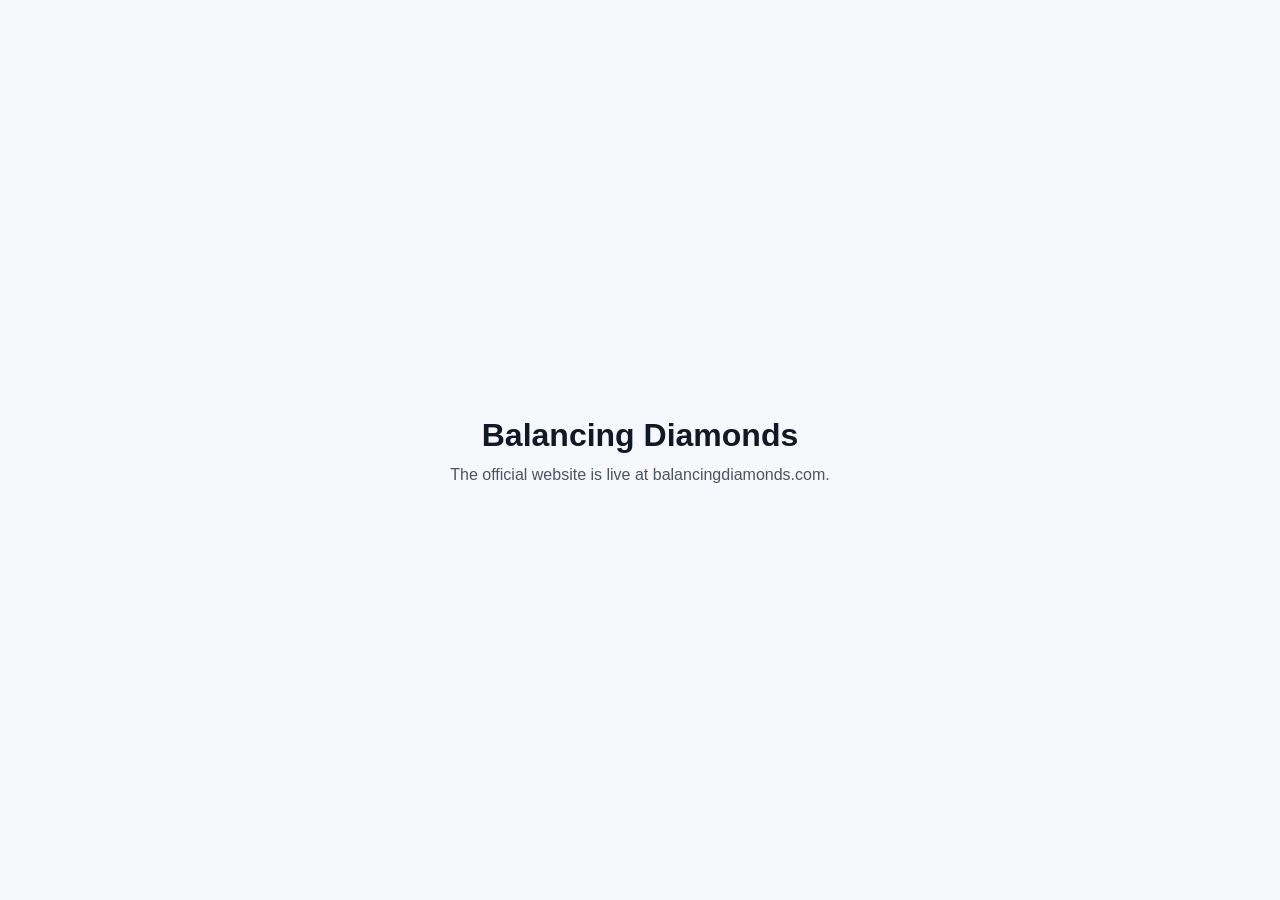
==== index.html @ 3d32cd1e "Add GitHub Pages publishing setup for balancingdiamonds.com Co-authored-by: dgreen-cloud <299595993+" ====
<!doctype html>
<html lang="en">
  <head>
    <meta charset="utf-8" />
    <meta name="viewport" content="width=device-width, initial-scale=1" />
    <title>Balancing Diamonds</title>
    <style>
      :root {
        color-scheme: light;
        font-family: Arial, Helvetica, sans-serif;
      }
      body {
        margin: 0;
        min-height: 100vh;
        display: grid;
        place-items: center;
        background: #f7f8fb;
        color: #111827;
      }
      main {
        text-align: center;
        padding: 2rem;
      }
      h1 {
        margin: 0 0 0.75rem;
      }
      p {
        margin: 0;
        color: #4b5563;
      }
    </style>
  </head>
  <body>
    <main>
      <h1>Balancing Diamonds</h1>
      <p>The official website is live at balancingdiamonds.com.</p>
    </main>
  </body>
</html>
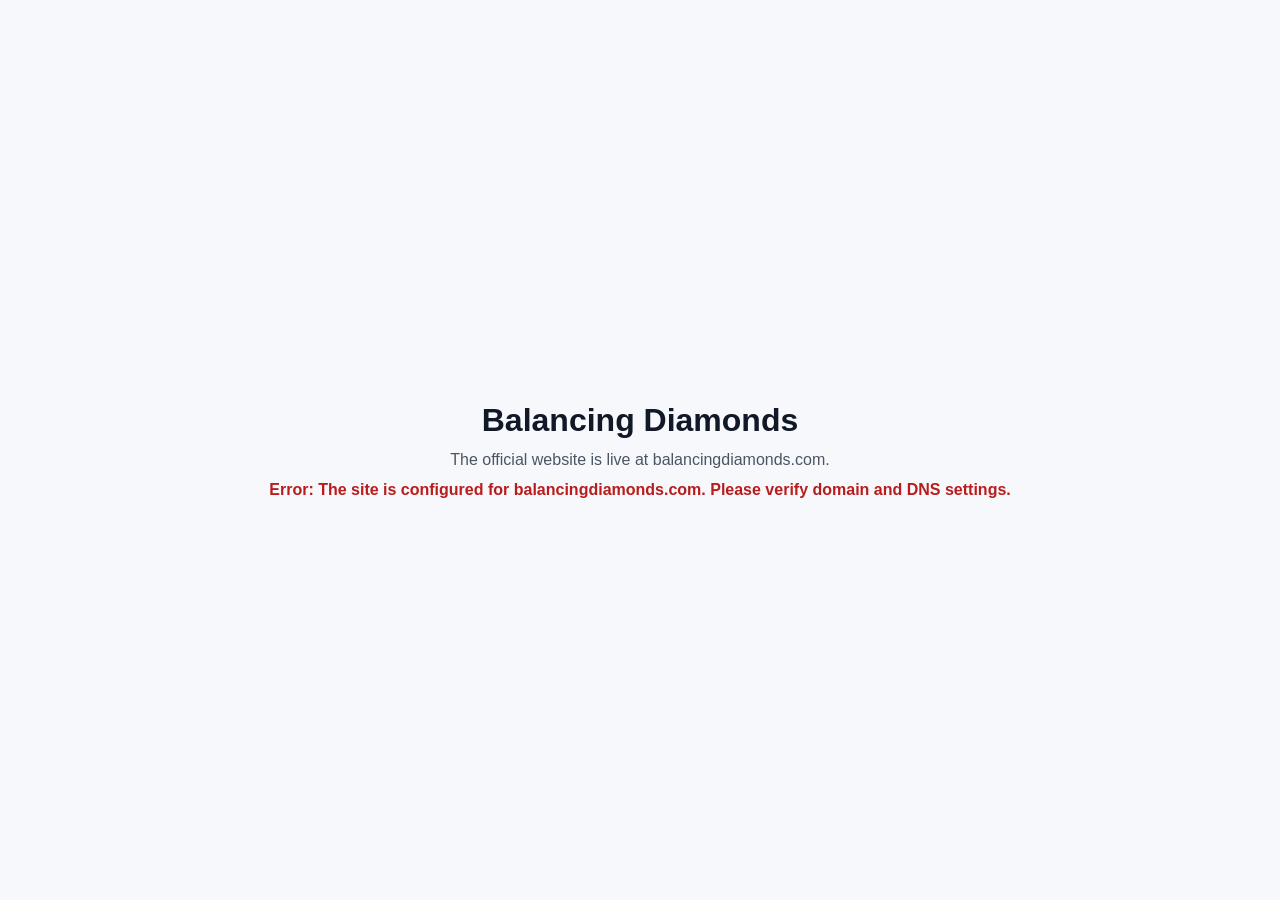
==== commit 81af2bf7: "Add explicit domain mismatch error message on homepage Co-authored-by: dgreen-cloud <299595993+dgree" ====
--- a/index.html
+++ b/index.html
@@ -28,12 +28,35 @@
         margin: 0;
         color: #4b5563;
       }
+      .error {
+        margin-top: 0.75rem;
+        color: #b91c1c;
+        font-weight: 600;
+      }
     </style>
   </head>
   <body>
     <main>
       <h1>Balancing Diamonds</h1>
       <p>The official website is live at balancingdiamonds.com.</p>
+      <p id="domain-error" class="error" hidden></p>
     </main>
+    <script>
+      (function () {
+        const allowedHosts = new Set([
+          "balancingdiamonds.com",
+          "www.balancingdiamonds.com",
+          "localhost",
+          "127.0.0.1",
+        ]);
+
+        if (!allowedHosts.has(window.location.hostname)) {
+          const errorNode = document.getElementById("domain-error");
+          errorNode.textContent =
+            "Error: The site is configured for balancingdiamonds.com. Please verify domain and DNS settings.";
+          errorNode.hidden = false;
+        }
+      })();
+    </script>
   </body>
 </html>
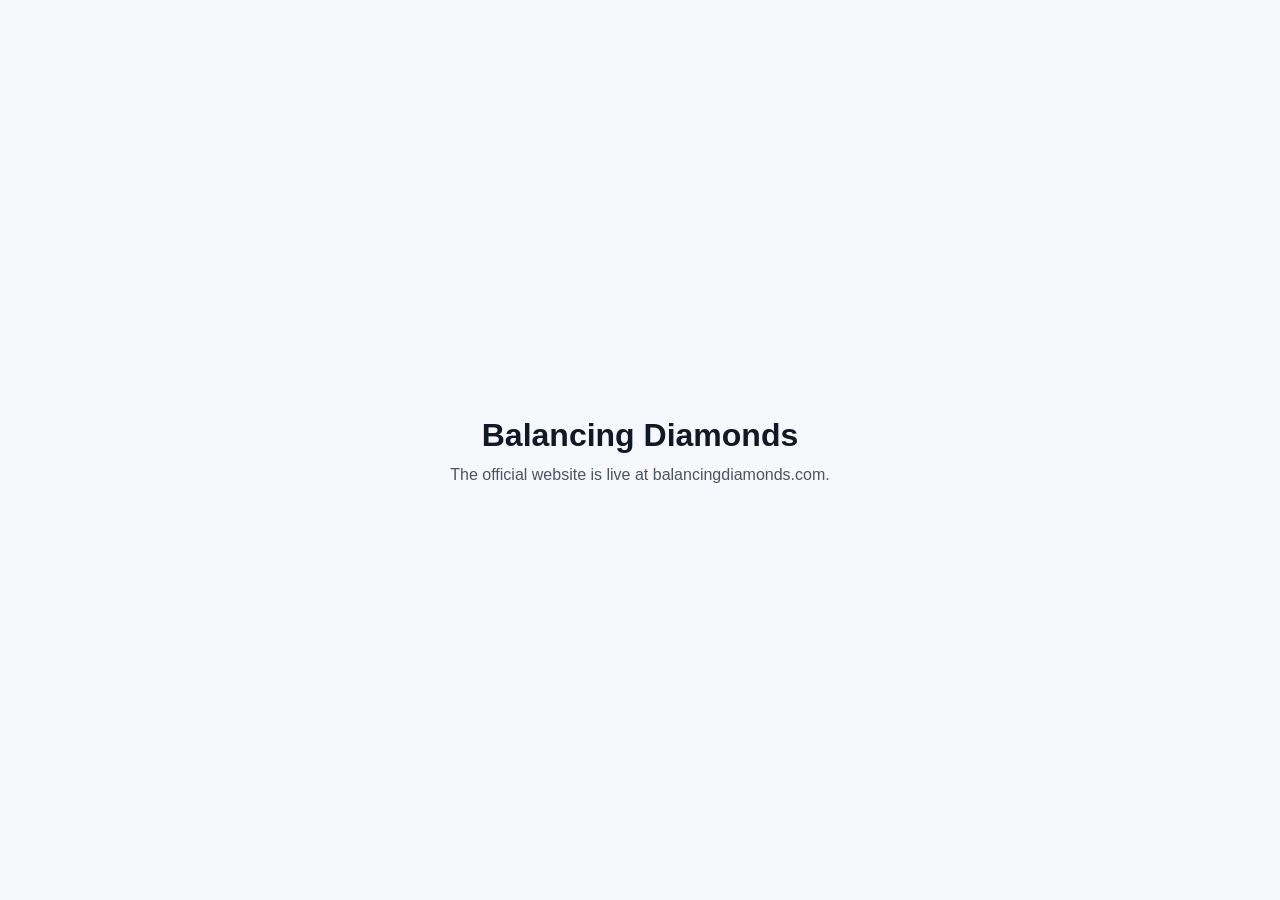
==== commit 73cbb305: "Revert "Add explicit domain-mismatch error state on homepage"" ====
--- a/index.html
+++ b/index.html
@@ -28,35 +28,12 @@
         margin: 0;
         color: #4b5563;
       }
-      .error {
-        margin-top: 0.75rem;
-        color: #b91c1c;
-        font-weight: 600;
-      }
     </style>
   </head>
   <body>
     <main>
       <h1>Balancing Diamonds</h1>
       <p>The official website is live at balancingdiamonds.com.</p>
-      <p id="domain-error" class="error" hidden></p>
     </main>
-    <script>
-      (function () {
-        const allowedHosts = new Set([
-          "balancingdiamonds.com",
-          "www.balancingdiamonds.com",
-          "localhost",
-          "127.0.0.1",
-        ]);
-
-        if (!allowedHosts.has(window.location.hostname)) {
-          const errorNode = document.getElementById("domain-error");
-          errorNode.textContent =
-            "Error: The site is configured for balancingdiamonds.com. Please verify domain and DNS settings.";
-          errorNode.hidden = false;
-        }
-      })();
-    </script>
   </body>
 </html>
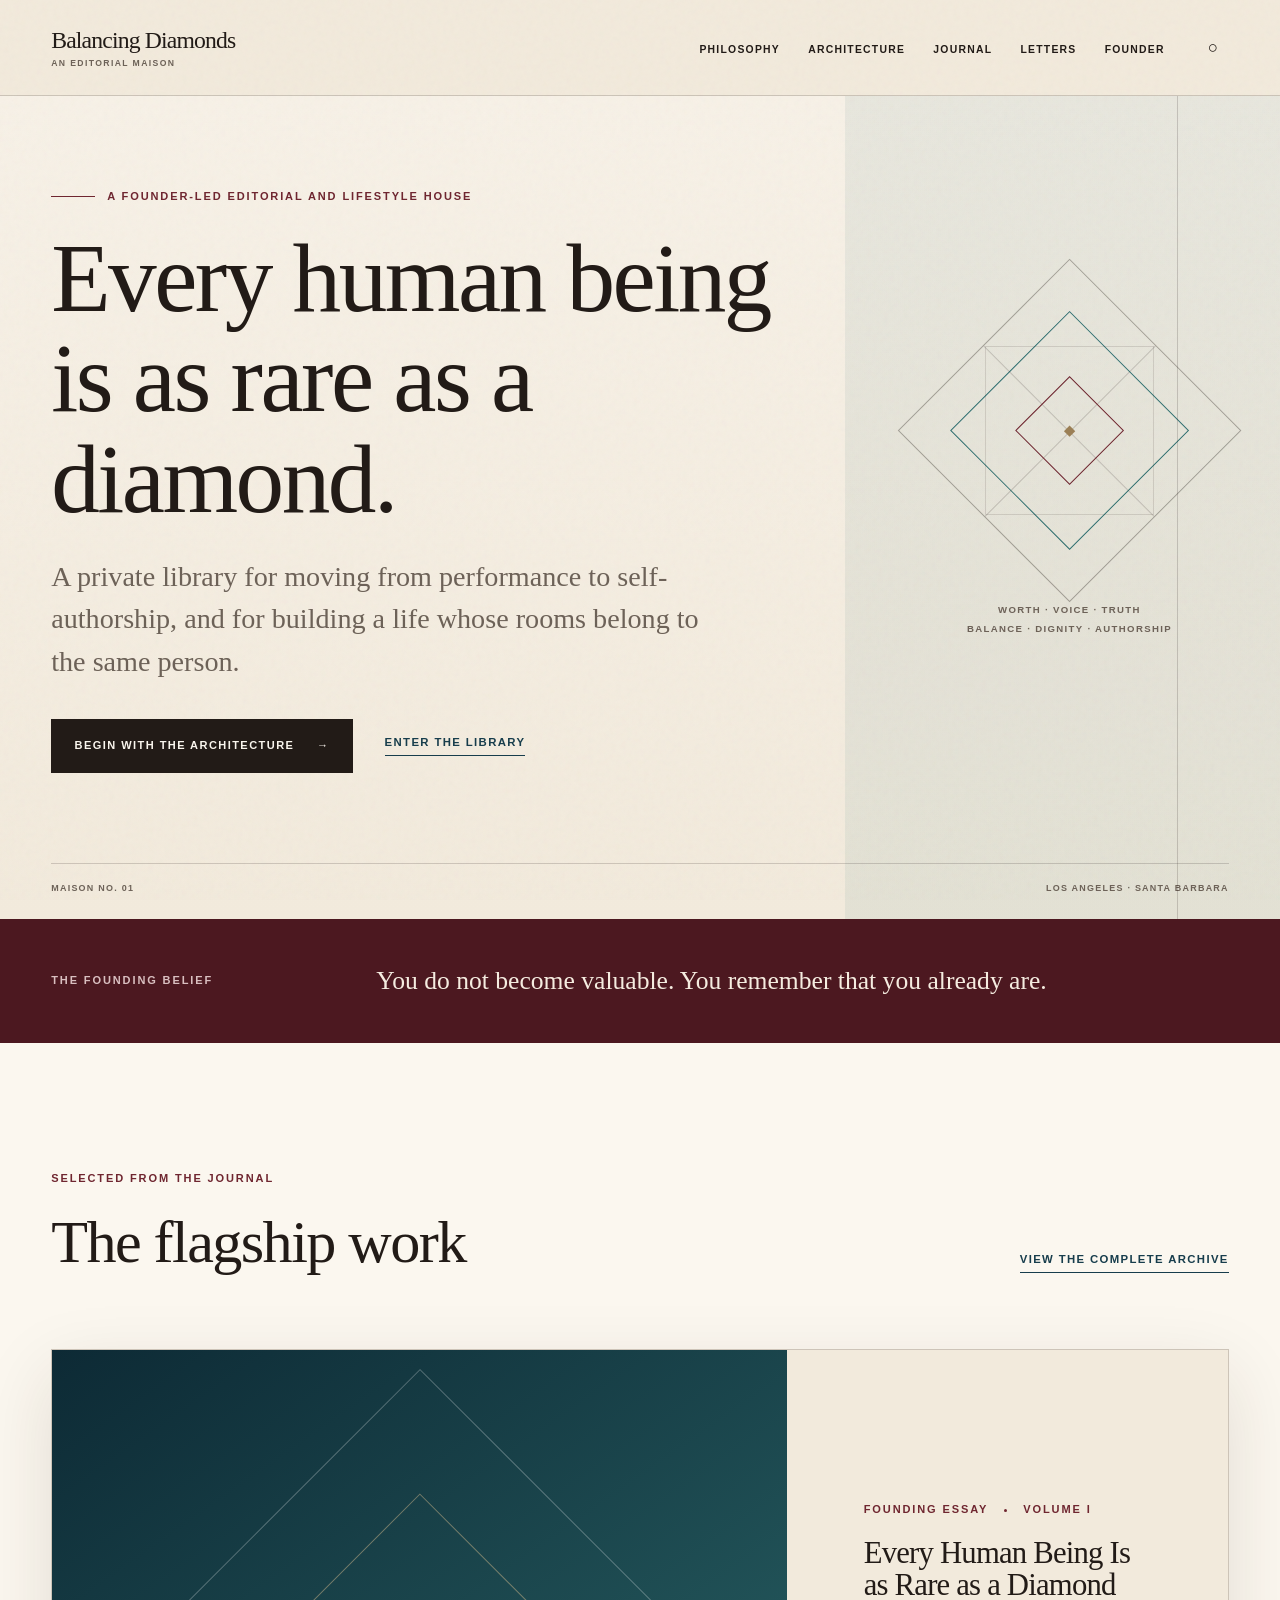
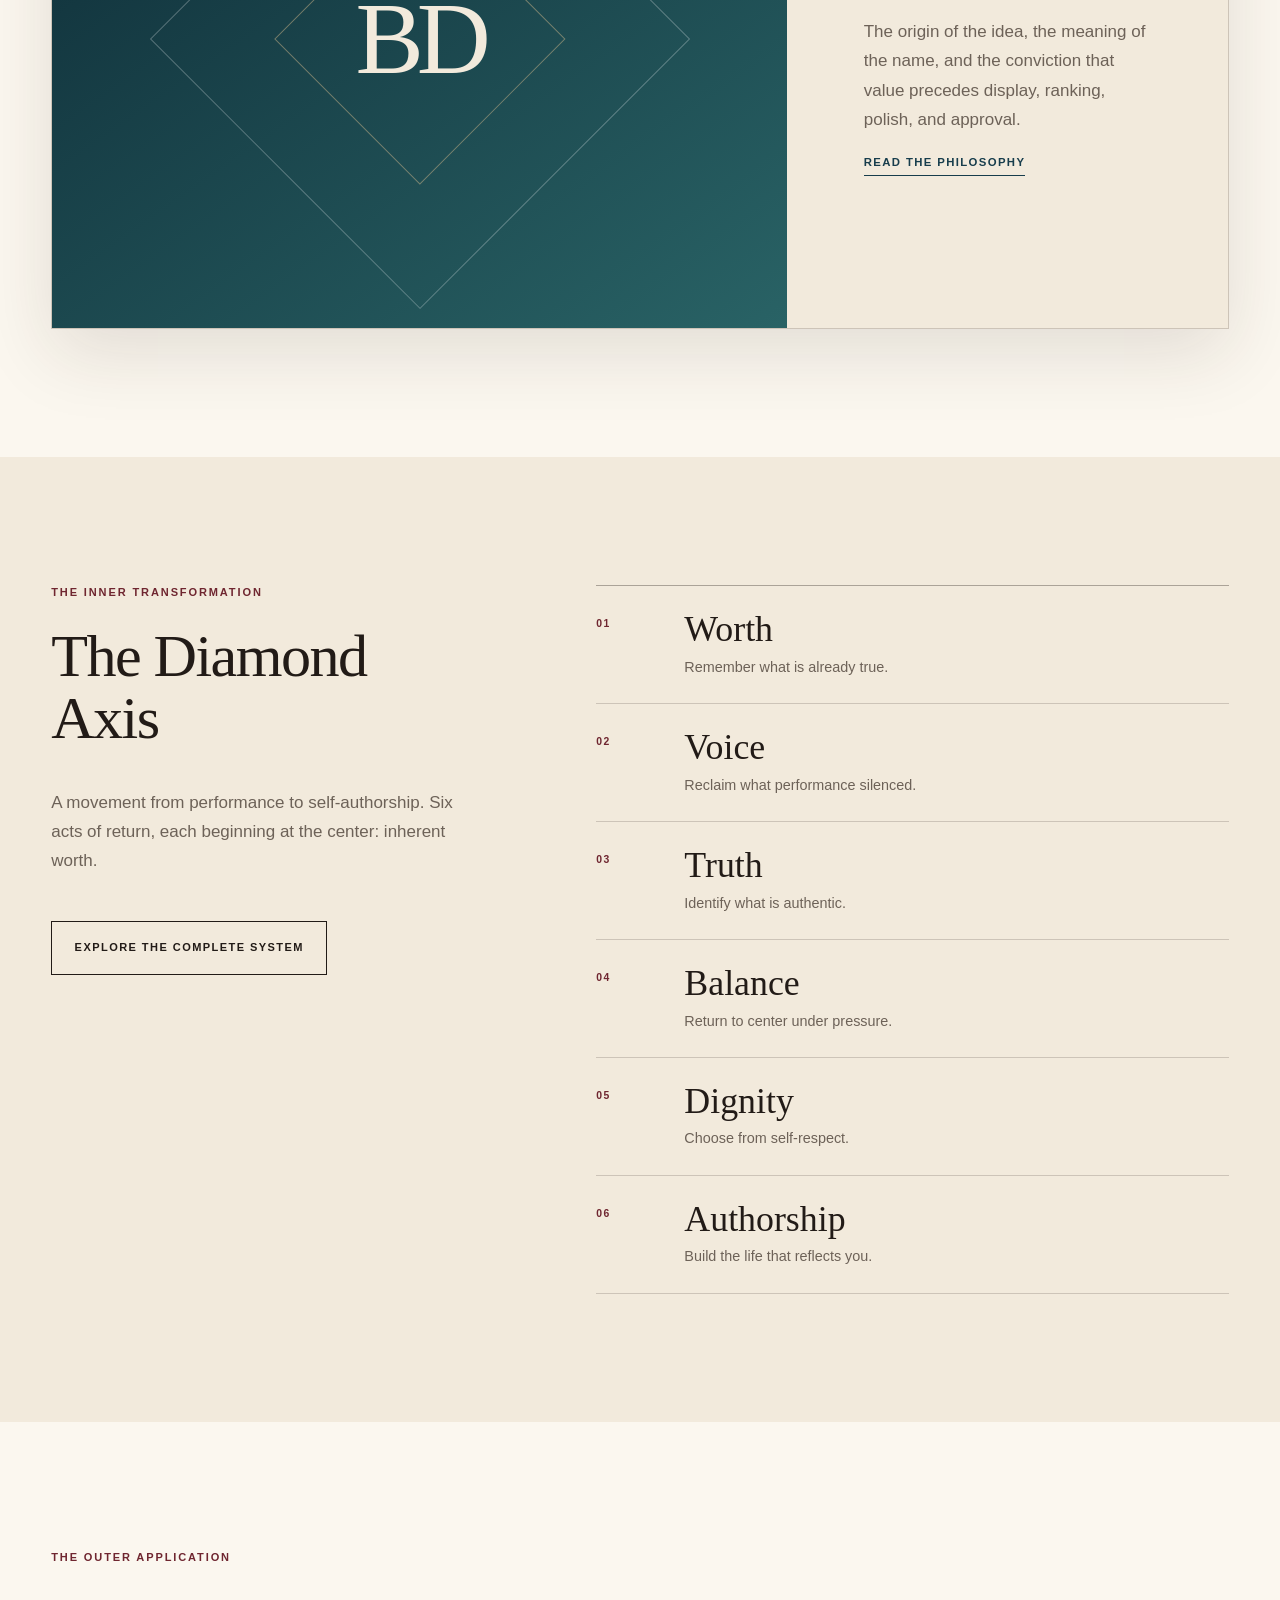
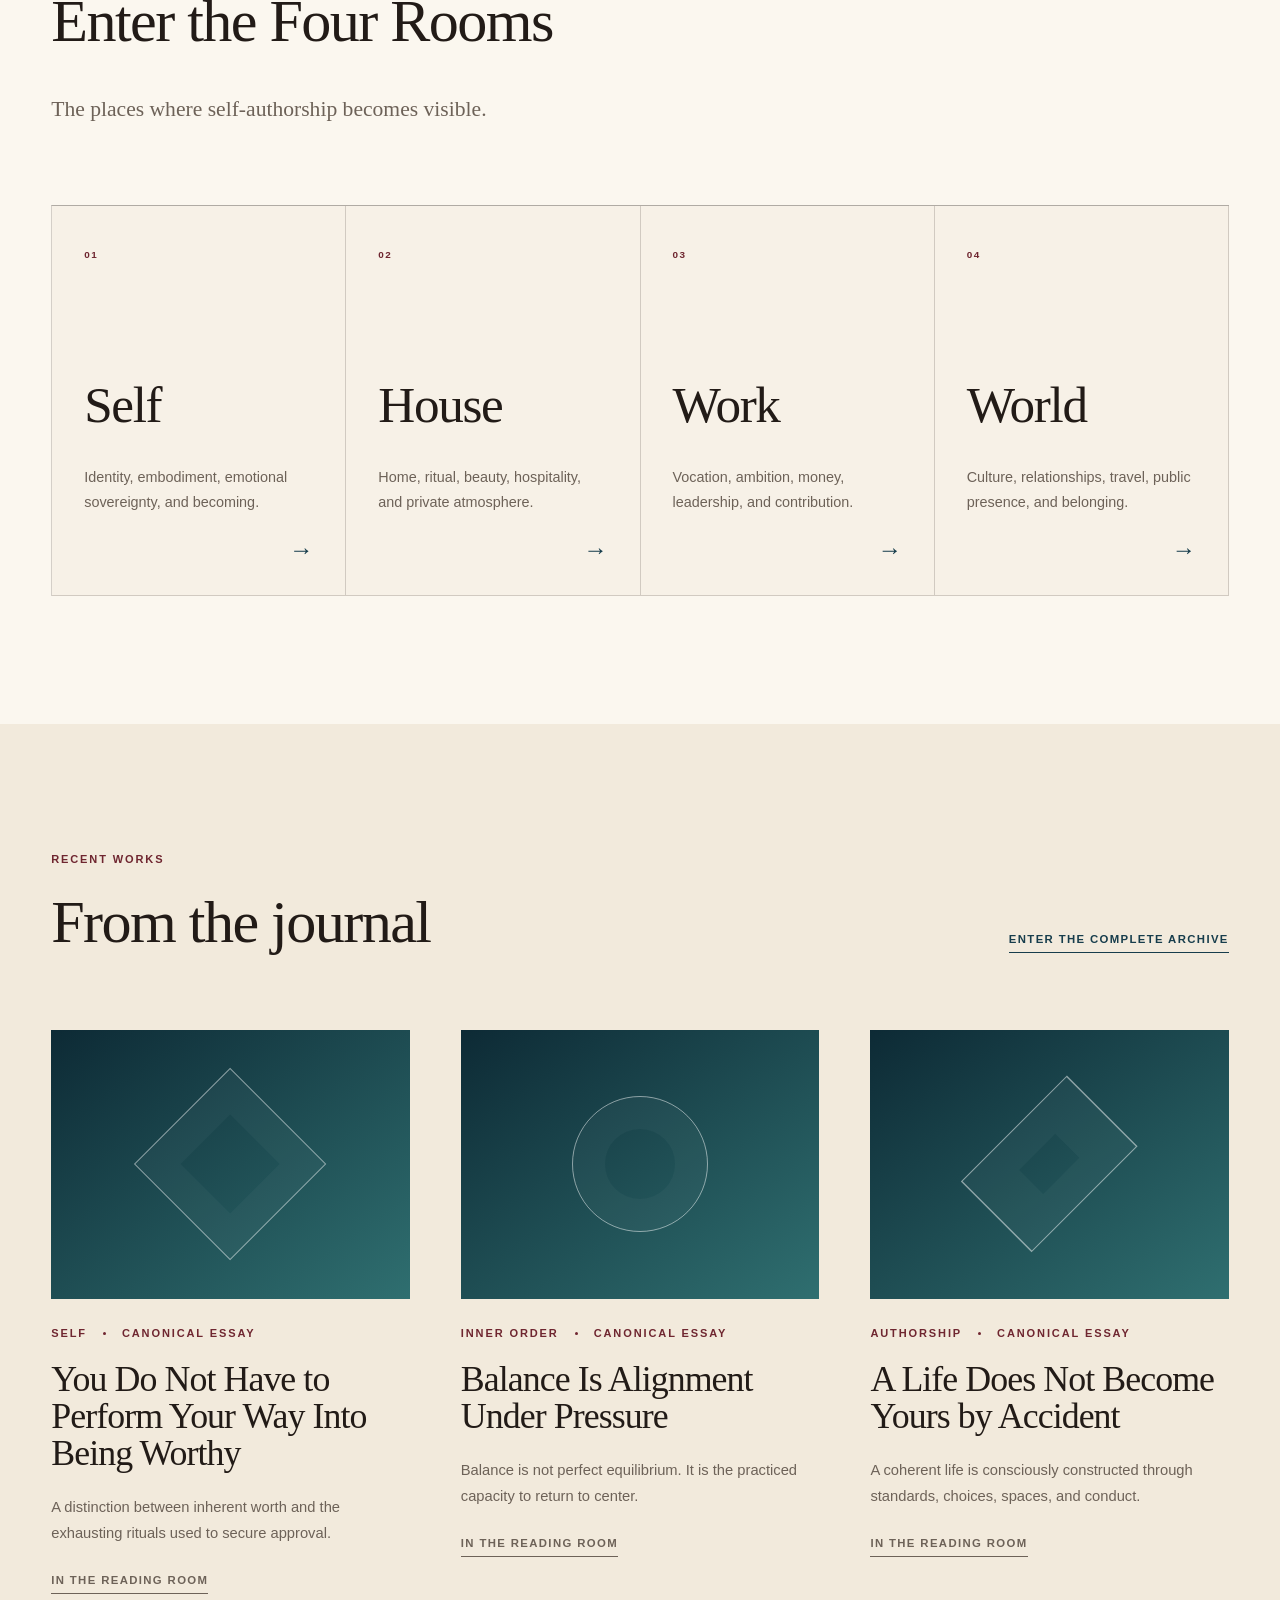
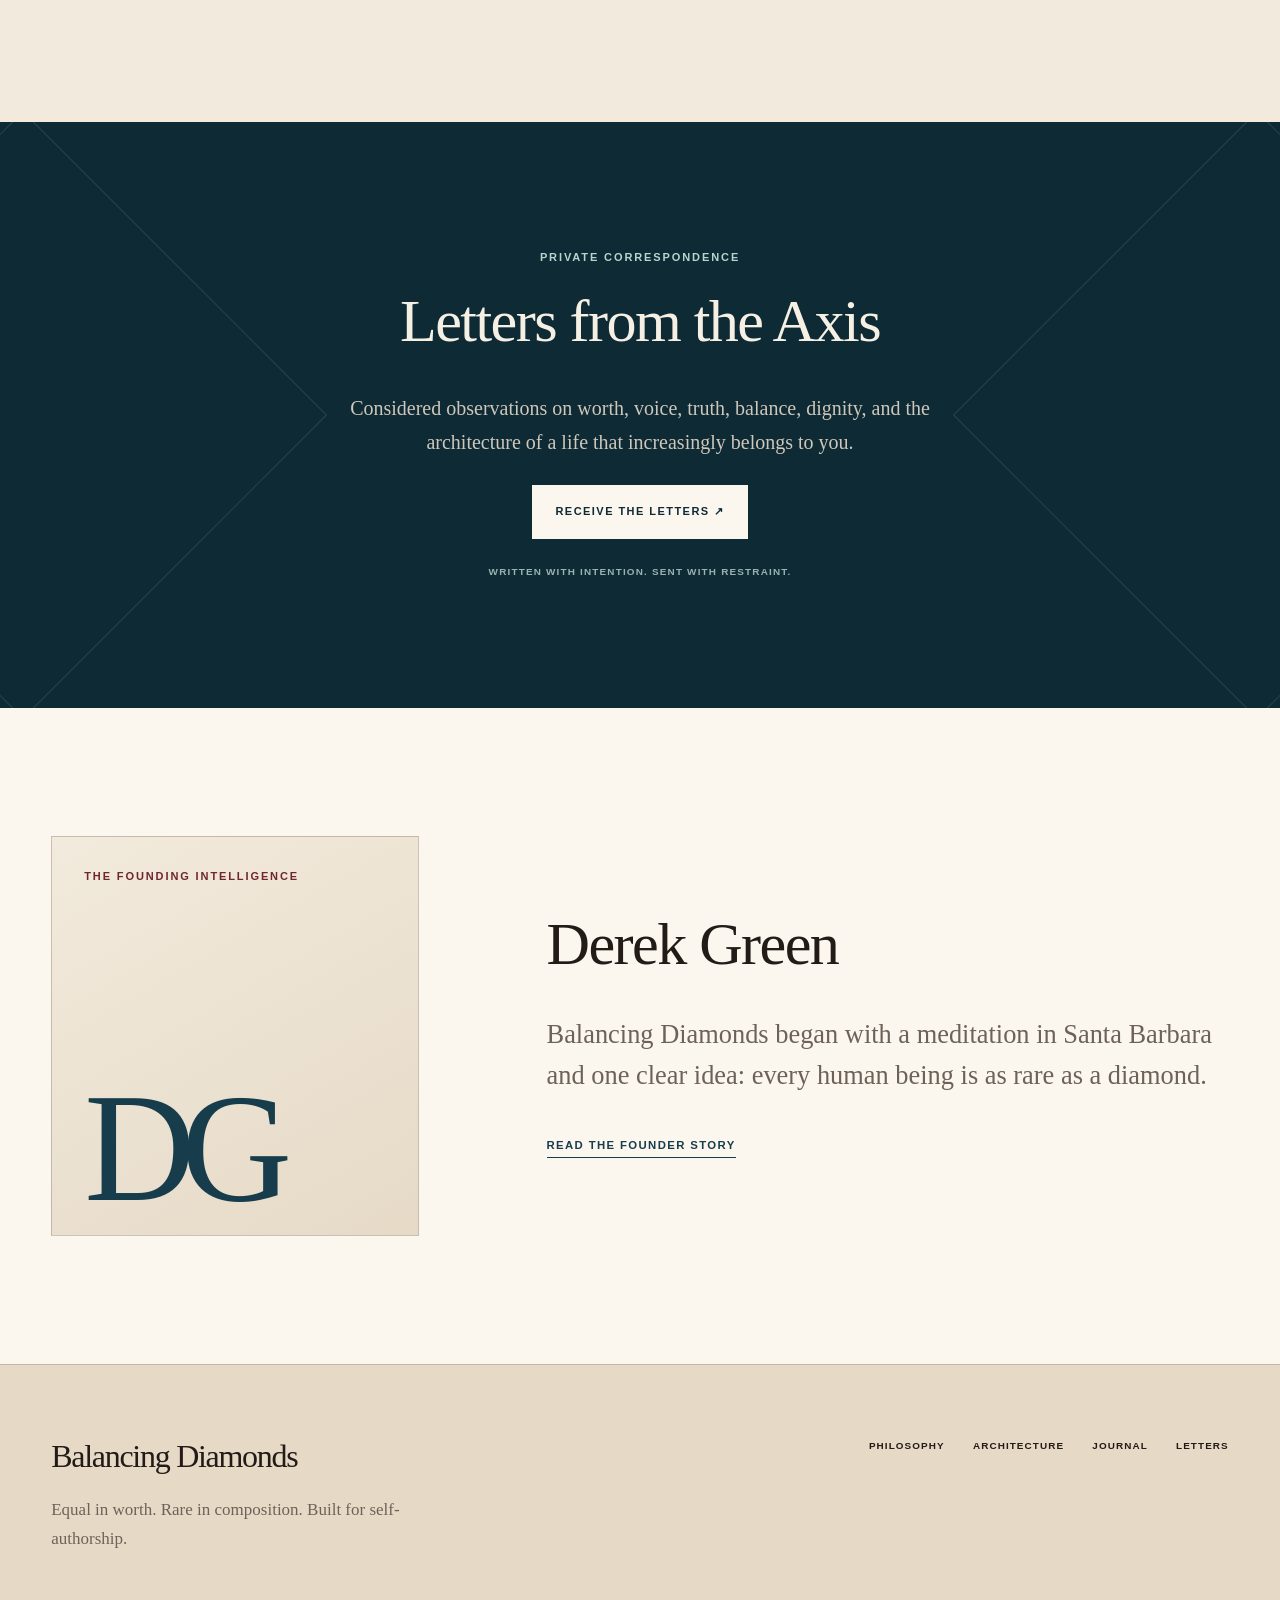
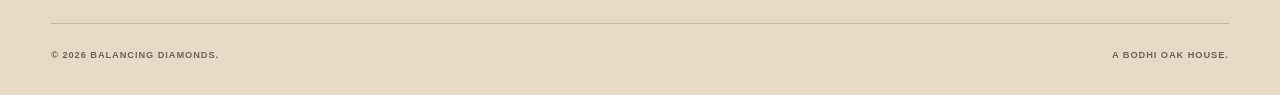
==== commit 35a86823: "Build Balancing Diamonds WordPress editorial maison" ====
--- a/index.html
+++ b/index.html
@@ -1,39 +1,52 @@
 <!doctype html>
 <html lang="en">
-  <head>
-    <meta charset="utf-8" />
-    <meta name="viewport" content="width=device-width, initial-scale=1" />
-    <title>Balancing Diamonds</title>
-    <style>
-      :root {
-        color-scheme: light;
-        font-family: Arial, Helvetica, sans-serif;
-      }
-      body {
-        margin: 0;
-        min-height: 100vh;
-        display: grid;
-        place-items: center;
-        background: #f7f8fb;
-        color: #111827;
-      }
-      main {
-        text-align: center;
-        padding: 2rem;
-      }
-      h1 {
-        margin: 0 0 0.75rem;
-      }
-      p {
-        margin: 0;
-        color: #4b5563;
-      }
-    </style>
-  </head>
-  <body>
-    <main>
-      <h1>Balancing Diamonds</h1>
-      <p>The official website is live at balancingdiamonds.com.</p>
-    </main>
-  </body>
+<head>
+  <meta charset="utf-8">
+  <meta name="viewport" content="width=device-width, initial-scale=1">
+  <title>Balancing Diamonds - Theme Preview</title>
+  <link rel="stylesheet" href="wordpress-theme/balancing-diamonds/style.css">
+</head>
+<body class="home has-wordmark">
+<div class="site-frame">
+  <header class="site-header">
+    <div class="site-header__inner shell shell--wide">
+      <div class="site-branding"><a class="wordmark" href="#"><span class="wordmark__primary">Balancing Diamonds</span><span class="wordmark__secondary">An editorial maison</span></a></div>
+      <nav class="primary-navigation" aria-label="Primary navigation"><ul class="menu"><li><a href="#">Philosophy</a></li><li><a href="#architecture">Architecture</a></li><li><a href="#journal">Journal</a></li><li><a href="#letters">Letters</a></li><li><a href="#">Founder</a></li></ul></nav>
+      <button class="mode-toggle" type="button" aria-pressed="false"><span class="mode-toggle__sun">○</span><span class="mode-toggle__moon">◐</span></button>
+    </div>
+  </header>
+  <main class="site-main maison-home">
+    <section class="salon-hero">
+      <div class="salon-hero__inner shell shell--wide">
+        <div class="salon-hero__copy">
+          <p class="eyebrow"><span>A founder-led editorial and lifestyle house</span></p>
+          <h1>Every human being is as rare as a diamond.</h1>
+          <p class="salon-hero__lede">A private library for moving from performance to self-authorship, and for building a life whose rooms belong to the same person.</p>
+          <div class="button-row"><a class="button" href="#architecture">Begin with the Architecture <span>→</span></a><a class="text-link" href="#journal">Enter the library</a></div>
+        </div>
+        <div class="salon-hero__emblem"><div class="diamond-emblem"><span class="diamond-emblem__line diamond-emblem__line--one"></span><span class="diamond-emblem__line diamond-emblem__line--two"></span><span class="diamond-emblem__line diamond-emblem__line--three"></span><span class="diamond-emblem__center"></span></div><p>Worth · Voice · Truth<br>Balance · Dignity · Authorship</p></div>
+      </div>
+      <div class="salon-hero__folio shell shell--wide"><span>Maison No. 01</span><span>Los Angeles · Santa Barbara</span></div>
+    </section>
+    <section class="belief-band"><div class="shell shell--wide belief-band__inner"><p class="kicker">The founding belief</p><p>You do not become valuable. You remember that you already are.</p></div></section>
+    <section class="featured-work section-pad">
+      <div class="shell shell--wide">
+        <div class="section-heading section-heading--split"><div><p class="eyebrow">Selected from the journal</p><h2>The flagship work</h2></div><a class="text-link" href="#">View the complete archive</a></div>
+        <article class="feature-card feature-card--placeholder"><div class="feature-card__media"><span class="feature-card__monogram">BD</span></div><div class="feature-card__content"><p class="post-meta"><span>Founding essay</span><span>Volume I</span></p><h3>Every Human Being Is as Rare as a Diamond</h3><p>The origin of the idea, the meaning of the name, and the conviction that value precedes display, ranking, polish, and approval.</p><a class="text-link" href="#">Read the philosophy</a></div></article>
+      </div>
+    </section>
+    <section class="axis-section section-pad" id="architecture"><div class="shell shell--wide axis-section__layout"><div class="axis-section__intro"><p class="eyebrow">The inner transformation</p><h2>The Diamond Axis</h2><p>A movement from performance to self-authorship. Six acts of return, each beginning at the center: inherent worth.</p><a class="button button--outline" href="#">Explore the complete system</a></div><ol class="axis-list"><li><span>01</span><div><strong>Worth</strong><p>Remember what is already true.</p></div></li><li><span>02</span><div><strong>Voice</strong><p>Reclaim what performance silenced.</p></div></li><li><span>03</span><div><strong>Truth</strong><p>Identify what is authentic.</p></div></li><li><span>04</span><div><strong>Balance</strong><p>Return to center under pressure.</p></div></li><li><span>05</span><div><strong>Dignity</strong><p>Choose from self-respect.</p></div></li><li><span>06</span><div><strong>Authorship</strong><p>Build the life that reflects you.</p></div></li></ol></div></section>
+    <section class="rooms-section section-pad"><div class="shell shell--wide"><div class="section-heading"><p class="eyebrow">The outer application</p><h2>Enter the Four Rooms</h2><p>The places where self-authorship becomes visible.</p></div><div class="room-grid"><a class="room-card" href="#"><span class="room-card__number">01</span><h3>Self</h3><p>Identity, embodiment, emotional sovereignty, and becoming.</p><span class="room-card__arrow">→</span></a><a class="room-card" href="#"><span class="room-card__number">02</span><h3>House</h3><p>Home, ritual, beauty, hospitality, and private atmosphere.</p><span class="room-card__arrow">→</span></a><a class="room-card" href="#"><span class="room-card__number">03</span><h3>Work</h3><p>Vocation, ambition, money, leadership, and contribution.</p><span class="room-card__arrow">→</span></a><a class="room-card" href="#"><span class="room-card__number">04</span><h3>World</h3><p>Culture, relationships, travel, public presence, and belonging.</p><span class="room-card__arrow">→</span></a></div></div></section>
+    <section class="journal-section section-pad" id="journal"><div class="shell shell--wide"><div class="section-heading section-heading--split"><div><p class="eyebrow">Recent works</p><h2>From the journal</h2></div><a class="text-link" href="#">Enter the complete archive</a></div><div class="post-grid">
+      <article class="post-card"><div class="post-card__media"><span class="post-card__facet"></span></div><div class="post-card__content"><p class="post-meta"><span>Self</span><span>Canonical essay</span></p><h3>You Do Not Have to Perform Your Way Into Being Worthy</h3><p>A distinction between inherent worth and the exhausting rituals used to secure approval.</p><span class="text-link text-link--muted">In the reading room</span></div></article>
+      <article class="post-card"><div class="post-card__media"><span class="post-card__facet post-card__facet--2"></span></div><div class="post-card__content"><p class="post-meta"><span>Inner Order</span><span>Canonical essay</span></p><h3>Balance Is Alignment Under Pressure</h3><p>Balance is not perfect equilibrium. It is the practiced capacity to return to center.</p><span class="text-link text-link--muted">In the reading room</span></div></article>
+      <article class="post-card"><div class="post-card__media"><span class="post-card__facet post-card__facet--3"></span></div><div class="post-card__content"><p class="post-meta"><span>Authorship</span><span>Canonical essay</span></p><h3>A Life Does Not Become Yours by Accident</h3><p>A coherent life is consciously constructed through standards, choices, spaces, and conduct.</p><span class="text-link text-link--muted">In the reading room</span></div></article>
+    </div></div></section>
+    <section class="letters-section section-pad" id="letters"><div class="shell letters-section__inner"><p class="eyebrow">Private correspondence</p><h2>Letters from the Axis</h2><p>Considered observations on worth, voice, truth, balance, dignity, and the architecture of a life that increasingly belongs to you.</p><a class="button button--light" href="#">Receive the letters ↗</a><small>Written with intention. Sent with restraint.</small></div></section>
+    <section class="founder-section section-pad"><div class="shell shell--wide founder-section__layout"><div class="founder-section__label"><p class="eyebrow">The founding intelligence</p><p class="founder-monogram">DG</p></div><div class="founder-section__copy"><h2>Derek Green</h2><p>Balancing Diamonds began with a meditation in Santa Barbara and one clear idea: every human being is as rare as a diamond.</p><a class="text-link" href="#">Read the founder story</a></div></div></section>
+  </main>
+  <footer class="site-footer"><div class="site-footer__inner shell shell--wide"><div class="site-footer__statement"><a class="footer-mark" href="#">Balancing Diamonds</a><p>Equal in worth. Rare in composition. Built for self-authorship.</p></div><nav class="footer-navigation"><ul class="menu"><li><a href="#">Philosophy</a></li><li><a href="#">Architecture</a></li><li><a href="#">Journal</a></li><li><a href="#">Letters</a></li></ul></nav><div class="site-footer__meta"><p>© 2026 Balancing Diamonds.</p><p>A Bodhi Oak house.</p></div></div></footer>
+</div>
+<script src="wordpress-theme/balancing-diamonds/assets/js/theme.js"></script>
+</body>
 </html>
--- a/wordpress-theme/balancing-diamonds/style.css
+++ b/wordpress-theme/balancing-diamonds/style.css
@@ -0,0 +1,989 @@
+/*
+Theme Name: Balancing Diamonds
+Theme URI: https://balancingdiamonds.com
+Author: Derek Green / Bodhi Oak
+Author URI: https://balancingdiamonds.com/founder/
+Description: A parchment-lit editorial maison for essays, letters, editions, and the Diamond Architecture. Built for direct publishing from Ulysses into WordPress.
+Version: 1.0.0
+Requires at least: 6.5
+Tested up to: 7.0
+Requires PHP: 7.4
+License: GNU General Public License v2 or later
+License URI: https://www.gnu.org/licenses/gpl-2.0.html
+Text Domain: balancing-diamonds
+Tags: blog, custom-logo, custom-menu, featured-images, editor-style, wide-blocks, accessibility-ready
+*/
+
+:root {
+	--parchment: #f2eadc;
+	--parchment-deep: #e6dac7;
+	--paper: #fbf7ef;
+	--paper-soft: #f7f1e7;
+	--espresso: #221b17;
+	--ink: #312923;
+	--muted: #6d6258;
+	--line: rgba(34, 27, 23, 0.18);
+	--line-strong: rgba(34, 27, 23, 0.34);
+	--oxblood: #6f2630;
+	--oxblood-deep: #4c1820;
+	--navy: #173d4c;
+	--navy-deep: #0d2a35;
+	--teal: #2f6f70;
+	--sea-glass: #9db9b0;
+	--gold: #9c8056;
+	--white: #fffdf8;
+	--shadow: 0 24px 70px rgba(48, 35, 25, 0.12);
+	--serif: "Iowan Old Style", "Baskerville", "Times New Roman", serif;
+	--sans: "Avenir Next", Avenir, "Helvetica Neue", Helvetica, Arial, sans-serif;
+	--shell: min(92vw, 1380px);
+	--reading: min(86vw, 760px);
+	--header-height: 96px;
+	--ease: cubic-bezier(0.2, 0.7, 0.2, 1);
+}
+
+html[data-theme="night"] {
+	--parchment: #111c22;
+	--parchment-deep: #0b151a;
+	--paper: #17262d;
+	--paper-soft: #1b2b32;
+	--espresso: #f1eadc;
+	--ink: #e0d8ca;
+	--muted: #a9a095;
+	--line: rgba(239, 232, 219, 0.18);
+	--line-strong: rgba(239, 232, 219, 0.34);
+	--oxblood: #b8757b;
+	--oxblood-deep: #9e626a;
+	--navy: #83b5c3;
+	--navy-deep: #5b9aad;
+	--teal: #85b8b1;
+	--sea-glass: #5d8882;
+	--gold: #c0a67c;
+	--white: #f5efe4;
+	--shadow: 0 24px 70px rgba(0, 0, 0, 0.28);
+}
+
+*,
+*::before,
+*::after {
+	box-sizing: border-box;
+}
+
+html {
+	scroll-behavior: smooth;
+	background: var(--parchment);
+}
+
+body {
+	margin: 0;
+	background:
+		radial-gradient(circle at 15% 10%, rgba(157, 185, 176, 0.14), transparent 30rem),
+		radial-gradient(circle at 88% 22%, rgba(156, 128, 86, 0.08), transparent 28rem),
+		var(--parchment);
+	color: var(--ink);
+	font-family: var(--sans);
+	font-size: 17px;
+	line-height: 1.72;
+	text-rendering: optimizeLegibility;
+	-webkit-font-smoothing: antialiased;
+}
+
+body::before {
+	position: fixed;
+	z-index: 1000;
+	inset: 0;
+	pointer-events: none;
+	content: "";
+	opacity: 0.13;
+	background-image: url("data:image/svg+xml,%3Csvg viewBox='0 0 180 180' xmlns='http://www.w3.org/2000/svg'%3E%3Cfilter id='n'%3E%3CfeTurbulence type='fractalNoise' baseFrequency='.9' numOctaves='2' stitchTiles='stitch'/%3E%3C/filter%3E%3Crect width='100%25' height='100%25' filter='url(%23n)' opacity='.28'/%3E%3C/svg%3E");
+	mix-blend-mode: multiply;
+}
+
+html[data-theme="night"] body::before {
+	opacity: 0.08;
+	mix-blend-mode: screen;
+}
+
+::selection {
+	background: var(--teal);
+	color: var(--white);
+}
+
+img {
+	display: block;
+	max-width: 100%;
+	height: auto;
+}
+
+figure {
+	margin: 0;
+}
+
+a {
+	color: var(--navy);
+	text-decoration-thickness: 1px;
+	text-underline-offset: 0.2em;
+}
+
+a:hover {
+	color: var(--oxblood);
+}
+
+button,
+input,
+textarea,
+select {
+	font: inherit;
+}
+
+button,
+a {
+	-webkit-tap-highlight-color: transparent;
+}
+
+h1,
+h2,
+h3,
+h4,
+h5,
+h6 {
+	margin: 0 0 0.65em;
+	color: var(--espresso);
+	font-family: var(--serif);
+	font-weight: 400;
+	line-height: 1.03;
+	letter-spacing: -0.026em;
+}
+
+h1 { font-size: clamp(3.6rem, 7.6vw, 8.3rem); }
+h2 { font-size: clamp(2.65rem, 4.7vw, 5.4rem); }
+h3 { font-size: clamp(1.65rem, 2.4vw, 2.45rem); }
+
+p {
+	margin: 0 0 1.25em;
+}
+
+blockquote {
+	margin: 2.5rem 0;
+	padding: 0 0 0 1.5rem;
+	border-left: 2px solid var(--oxblood);
+	color: var(--espresso);
+	font-family: var(--serif);
+	font-size: clamp(1.6rem, 3vw, 2.45rem);
+	font-style: italic;
+	line-height: 1.34;
+}
+
+.shell {
+	width: var(--shell);
+	margin-inline: auto;
+}
+
+.shell--wide {
+	width: var(--shell);
+}
+
+.shell--reading {
+	width: var(--reading);
+}
+
+.section-pad {
+	padding-block: clamp(5.5rem, 10vw, 10rem);
+}
+
+.site-frame {
+	position: relative;
+	min-height: 100vh;
+	overflow: clip;
+}
+
+.site-main {
+	display: block;
+}
+
+.screen-reader-text {
+	position: absolute !important;
+	width: 1px;
+	height: 1px;
+	padding: 0;
+	margin: -1px;
+	overflow: hidden;
+	clip: rect(0, 0, 0, 0);
+	white-space: nowrap;
+	border: 0;
+}
+
+.screen-reader-text:focus,
+.skip-link:focus {
+	z-index: 100000;
+	top: 1rem;
+	left: 1rem;
+	width: auto;
+	height: auto;
+	padding: 0.9rem 1.2rem;
+	clip: auto !important;
+	background: var(--espresso);
+	color: var(--paper);
+	font-weight: 700;
+}
+
+:focus-visible {
+	outline: 2px solid var(--teal);
+	outline-offset: 4px;
+}
+
+.eyebrow,
+.kicker,
+.post-meta,
+.essay-kicker {
+	margin-bottom: 1.5rem;
+	color: var(--oxblood);
+	font-family: var(--sans);
+	font-size: 0.69rem;
+	font-weight: 700;
+	letter-spacing: 0.17em;
+	line-height: 1.4;
+	text-transform: uppercase;
+}
+
+.eyebrow span {
+	display: inline-flex;
+	align-items: center;
+	gap: 0.75rem;
+}
+
+.eyebrow span::before {
+	width: 2.75rem;
+	height: 1px;
+	background: currentColor;
+	content: "";
+}
+
+.button-row {
+	display: flex;
+	align-items: center;
+	flex-wrap: wrap;
+	gap: 1.5rem 2rem;
+	margin-top: 2.25rem;
+}
+
+.button {
+	display: inline-flex;
+	align-items: center;
+	justify-content: center;
+	gap: 1.4rem;
+	min-height: 54px;
+	padding: 0.9rem 1.4rem;
+	border: 1px solid var(--espresso);
+	background: var(--espresso);
+	color: var(--paper);
+	font-size: 0.69rem;
+	font-weight: 700;
+	letter-spacing: 0.13em;
+	line-height: 1.25;
+	text-align: center;
+	text-decoration: none;
+	text-transform: uppercase;
+	transition: background 250ms var(--ease), color 250ms var(--ease), transform 250ms var(--ease);
+}
+
+.button:hover {
+	background: transparent;
+	color: var(--espresso);
+	transform: translateY(-2px);
+}
+
+.button--outline {
+	background: transparent;
+	color: var(--espresso);
+}
+
+.button--outline:hover {
+	background: var(--espresso);
+	color: var(--paper);
+}
+
+.button--light {
+	border-color: var(--paper);
+	background: var(--paper);
+	color: var(--navy-deep);
+}
+
+.button--light:hover {
+	background: transparent;
+	color: var(--paper);
+}
+
+.text-link {
+	display: inline-block;
+	padding-bottom: 0.25rem;
+	border-bottom: 1px solid currentColor;
+	color: var(--navy);
+	font-size: 0.71rem;
+	font-weight: 700;
+	letter-spacing: 0.12em;
+	line-height: 1.4;
+	text-decoration: none;
+	text-transform: uppercase;
+	transition: color 180ms ease, border-color 180ms ease;
+}
+
+.text-link--muted {
+	color: var(--muted);
+}
+
+/* Header */
+.site-header {
+	position: relative;
+	z-index: 100;
+	height: var(--header-height);
+	border-bottom: 1px solid var(--line);
+	background: var(--parchment);
+	background: color-mix(in srgb, var(--parchment) 90%, transparent);
+	backdrop-filter: blur(18px);
+}
+
+.site-header__inner {
+	display: grid;
+	grid-template-columns: minmax(220px, 1fr) auto 2rem;
+	align-items: center;
+	gap: 2rem;
+	height: 100%;
+}
+
+.wordmark {
+	display: inline-flex;
+	flex-direction: column;
+	color: var(--espresso);
+	text-decoration: none;
+}
+
+.wordmark:hover { color: var(--espresso); }
+.wordmark__primary {
+	font-family: var(--serif);
+	font-size: 1.48rem;
+	line-height: 1;
+	letter-spacing: -0.035em;
+}
+
+.wordmark__secondary {
+	margin-top: 0.38rem;
+	color: var(--muted);
+	font-size: 0.54rem;
+	font-weight: 700;
+	letter-spacing: 0.16em;
+	line-height: 1;
+	text-transform: uppercase;
+}
+
+.custom-logo-link { display: inline-flex; }
+.custom-logo { width: auto; max-height: 62px; }
+
+.primary-navigation .menu,
+.footer-navigation .menu {
+	display: flex;
+	align-items: center;
+	gap: clamp(1rem, 2.2vw, 2.35rem);
+	padding: 0;
+	margin: 0;
+	list-style: none;
+}
+
+.primary-navigation a {
+	position: relative;
+	color: var(--espresso);
+	font-size: 0.65rem;
+	font-weight: 700;
+	letter-spacing: 0.12em;
+	text-decoration: none;
+	text-transform: uppercase;
+}
+
+.primary-navigation a::after {
+	position: absolute;
+	right: 0;
+	bottom: -0.45rem;
+	left: 0;
+	height: 1px;
+	background: var(--oxblood);
+	content: "";
+	transform: scaleX(0);
+	transform-origin: right;
+	transition: transform 250ms var(--ease);
+}
+
+.primary-navigation a:hover::after,
+.primary-navigation .current-menu-item > a::after {
+	transform: scaleX(1);
+	transform-origin: left;
+}
+
+.menu-toggle {
+	display: none;
+	border: 0;
+	background: transparent;
+	color: var(--espresso);
+}
+
+.mode-toggle {
+	display: grid;
+	place-items: center;
+	width: 2rem;
+	height: 2rem;
+	padding: 0;
+	border: 0;
+	background: transparent;
+	color: var(--espresso);
+	cursor: pointer;
+}
+
+.mode-toggle__moon { display: none; }
+html[data-theme="night"] .mode-toggle__sun { display: none; }
+html[data-theme="night"] .mode-toggle__moon { display: inline; }
+
+/* Home salon */
+.salon-hero {
+	position: relative;
+	min-height: calc(100svh - var(--header-height));
+	display: flex;
+	flex-direction: column;
+	justify-content: space-between;
+	background:
+		linear-gradient(90deg, transparent 0 66%, rgba(47, 111, 112, 0.08) 66% 100%),
+		linear-gradient(180deg, var(--paper-soft), var(--parchment));
+}
+
+.salon-hero::after {
+	position: absolute;
+	top: 0;
+	right: 8vw;
+	bottom: 0;
+	width: 1px;
+	background: var(--line);
+	content: "";
+}
+
+.salon-hero__inner {
+	display: grid;
+	grid-template-columns: minmax(0, 1.75fr) minmax(280px, 0.75fr);
+	align-items: center;
+	gap: clamp(4rem, 9vw, 10rem);
+	padding-block: clamp(5rem, 10vh, 9rem);
+}
+
+.salon-hero__copy {
+	max-width: 910px;
+}
+
+.salon-hero h1 {
+	max-width: 900px;
+	margin-bottom: 0.28em;
+}
+
+.salon-hero__lede {
+	max-width: 670px;
+	color: var(--muted);
+	font-family: var(--serif);
+	font-size: clamp(1.3rem, 2.2vw, 1.8rem);
+	line-height: 1.5;
+}
+
+.salon-hero__emblem {
+	text-align: center;
+}
+
+.salon-hero__emblem p {
+	margin-top: 3rem;
+	color: var(--muted);
+	font-size: 0.6rem;
+	font-weight: 700;
+	letter-spacing: 0.14em;
+	line-height: 2;
+	text-transform: uppercase;
+}
+
+.diamond-emblem {
+	position: relative;
+	width: min(19vw, 260px);
+	aspect-ratio: 1;
+	margin: auto;
+	border: 1px solid var(--line-strong);
+	transform: rotate(45deg);
+}
+
+.diamond-emblem::before,
+.diamond-emblem::after {
+	position: absolute;
+	inset: 15%;
+	border: 1px solid var(--teal);
+	content: "";
+}
+
+.diamond-emblem::after {
+	inset: 34%;
+	border-color: var(--oxblood);
+}
+
+.diamond-emblem__line {
+	position: absolute;
+	background: var(--line);
+}
+
+.diamond-emblem__line--one { top: 50%; right: 0; left: 0; height: 1px; }
+.diamond-emblem__line--two { top: 0; bottom: 0; left: 50%; width: 1px; }
+.diamond-emblem__line--three { inset: 0; border: 1px solid var(--line); background: none; transform: rotate(45deg) scale(0.7); }
+.diamond-emblem__center { position: absolute; top: 50%; left: 50%; width: 8px; height: 8px; background: var(--gold); transform: translate(-50%, -50%); }
+
+.salon-hero__folio {
+	display: flex;
+	justify-content: space-between;
+	padding-block: 1.1rem 1.4rem;
+	border-top: 1px solid var(--line);
+	color: var(--muted);
+	font-size: 0.56rem;
+	font-weight: 700;
+	letter-spacing: 0.14em;
+	text-transform: uppercase;
+}
+
+.belief-band {
+	background: var(--oxblood-deep);
+	color: #f5ece0;
+}
+
+.belief-band__inner {
+	display: grid;
+	grid-template-columns: 0.65fr 2fr;
+	align-items: center;
+	gap: 3rem;
+	padding-block: 2.5rem;
+}
+
+.belief-band p { margin: 0; }
+.belief-band .kicker { color: #d9bfc0; }
+.belief-band p:last-child { font-family: var(--serif); font-size: clamp(1.25rem, 2vw, 1.8rem); }
+
+.section-heading {
+	max-width: 790px;
+	margin-bottom: clamp(3rem, 6vw, 5.75rem);
+}
+
+.section-heading > p:last-child {
+	max-width: 630px;
+	color: var(--muted);
+	font-family: var(--serif);
+	font-size: 1.35rem;
+}
+
+.section-heading--split {
+	display: flex;
+	align-items: end;
+	justify-content: space-between;
+	gap: 3rem;
+	max-width: none;
+}
+
+.section-heading--split h2 { margin-bottom: 0; }
+
+.featured-work { background: var(--paper); }
+
+.feature-card {
+	display: grid;
+	grid-template-columns: minmax(0, 1.25fr) minmax(320px, 0.75fr);
+	min-height: 580px;
+	border: 1px solid var(--line);
+	background: var(--parchment);
+	box-shadow: var(--shadow);
+}
+
+.feature-card__media {
+	position: relative;
+	display: grid;
+	place-items: center;
+	min-height: 520px;
+	overflow: hidden;
+	background:
+		linear-gradient(145deg, rgba(13, 42, 53, 0.96), rgba(47, 111, 112, 0.82)),
+		var(--navy-deep);
+	text-decoration: none;
+}
+
+.feature-card__media::before,
+.feature-card__media::after {
+	position: absolute;
+	width: 52%;
+	aspect-ratio: 1;
+	border: 1px solid rgba(255, 255, 255, 0.28);
+	content: "";
+	transform: rotate(45deg);
+}
+
+.feature-card__media::after { width: 28%; border-color: rgba(214, 186, 141, 0.48); }
+.feature-card__media img { width: 100%; height: 100%; object-fit: cover; filter: saturate(0.72) contrast(0.96); transition: transform 800ms var(--ease); }
+.feature-card:hover .feature-card__media img { transform: scale(1.025); }
+.feature-card__monogram { z-index: 1; color: #f2eadc; font-family: var(--serif); font-size: clamp(4rem, 8vw, 8rem); letter-spacing: -0.07em; }
+.feature-card__content { display: flex; flex-direction: column; align-items: flex-start; justify-content: center; padding: clamp(3rem, 6vw, 6.5rem); }
+.feature-card__content h3 { margin-bottom: 1rem; }
+.feature-card__content h3 a { color: var(--espresso); text-decoration: none; }
+.feature-card__content > p:not(.post-meta) { color: var(--muted); }
+
+.post-meta {
+	display: flex;
+	align-items: center;
+	flex-wrap: wrap;
+	gap: 1rem;
+	margin-bottom: 1.25rem;
+}
+
+.post-meta span + span::before {
+	display: inline-block;
+	width: 3px;
+	height: 3px;
+	margin-right: 1rem;
+	border-radius: 50%;
+	background: currentColor;
+	vertical-align: middle;
+	content: "";
+}
+
+/* Axis */
+.axis-section {
+	background: var(--parchment);
+}
+
+.axis-section__layout {
+	display: grid;
+	grid-template-columns: minmax(280px, 0.78fr) minmax(0, 1.22fr);
+	gap: clamp(5rem, 11vw, 12rem);
+}
+
+.axis-section__intro {
+	position: sticky;
+	top: 3rem;
+	align-self: start;
+}
+
+.axis-section__intro p:not(.eyebrow) { max-width: 480px; color: var(--muted); }
+.axis-section__intro .button { margin-top: 1.5rem; }
+
+.axis-list {
+	padding: 0;
+	margin: 0;
+	border-top: 1px solid var(--line-strong);
+	list-style: none;
+}
+
+.axis-list li {
+	display: grid;
+	grid-template-columns: 4rem 1fr;
+	gap: 1.5rem;
+	padding-block: 1.5rem;
+	border-bottom: 1px solid var(--line);
+}
+
+.axis-list li > span {
+	padding-top: 0.3rem;
+	color: var(--oxblood);
+	font-size: 0.65rem;
+	font-weight: 700;
+	letter-spacing: 0.14em;
+}
+
+.axis-list strong {
+	display: block;
+	color: var(--espresso);
+	font-family: var(--serif);
+	font-size: clamp(1.6rem, 2.8vw, 2.65rem);
+	font-weight: 400;
+	line-height: 1.1;
+}
+
+.axis-list p { margin: 0.3rem 0 0; color: var(--muted); font-size: 0.9rem; }
+
+/* Rooms */
+.rooms-section { background: var(--paper); }
+.room-grid { display: grid; grid-template-columns: repeat(4, 1fr); border-top: 1px solid var(--line-strong); border-left: 1px solid var(--line); }
+.room-card { position: relative; min-height: 390px; padding: 2rem; border-right: 1px solid var(--line); border-bottom: 1px solid var(--line); background: var(--paper-soft); color: var(--ink); text-decoration: none; transition: background 300ms var(--ease), color 300ms var(--ease), transform 300ms var(--ease); }
+.room-card::before { position: absolute; inset: 0; background: linear-gradient(155deg, var(--navy-deep), var(--teal)); content: ""; opacity: 0; transition: opacity 300ms var(--ease); }
+.room-card > * { position: relative; z-index: 1; }
+.room-card__number { color: var(--oxblood); font-size: 0.62rem; font-weight: 700; letter-spacing: 0.15em; }
+.room-card h3 { margin-top: 7rem; font-size: clamp(2.2rem, 4vw, 3.7rem); }
+.room-card p { color: var(--muted); font-size: 0.9rem; }
+.room-card__arrow { position: absolute; right: 2rem; bottom: 1.5rem; color: var(--navy); font-size: 1.5rem; }
+.room-card:hover { color: #f5efe3; transform: translateY(-5px); }
+.room-card:hover::before { opacity: 1; }
+.room-card:hover h3, .room-card:hover p, .room-card:hover .room-card__number, .room-card:hover .room-card__arrow { color: #f5efe3; }
+
+/* Journal cards */
+.journal-section { background: var(--parchment); }
+.post-grid { display: grid; grid-template-columns: repeat(3, minmax(0, 1fr)); gap: clamp(2rem, 4vw, 4.5rem); }
+.post-grid--archive { row-gap: clamp(4rem, 7vw, 7rem); }
+.post-card__media { position: relative; display: grid; place-items: center; aspect-ratio: 4 / 3; margin-bottom: 1.7rem; overflow: hidden; background: linear-gradient(145deg, var(--navy-deep), var(--teal)); text-decoration: none; }
+.post-card__media img { width: 100%; height: 100%; object-fit: cover; filter: saturate(0.75); transition: transform 700ms var(--ease); }
+.post-card:hover .post-card__media img { transform: scale(1.035); }
+.post-card__facet { width: 38%; aspect-ratio: 1; border: 1px solid rgba(255,255,255,0.5); box-shadow: inset 0 0 0 2rem rgba(255,255,255,0.03); transform: rotate(45deg); }
+.post-card__facet--2 { border-radius: 50%; transform: none; }
+.post-card__facet--3 { width: 28%; transform: rotate(45deg) scaleY(1.5); }
+.post-card__content h3 { font-size: clamp(1.6rem, 2.8vw, 2.4rem); }
+.post-card__content h3 a { color: var(--espresso); text-decoration: none; }
+.post-card__content > p:not(.post-meta) { color: var(--muted); font-size: 0.92rem; }
+
+/* Letters */
+.letters-section { position: relative; overflow: hidden; background: var(--navy-deep); color: #e8e0d5; text-align: center; }
+.letters-section::before, .letters-section::after { position: absolute; top: 50%; width: min(34vw, 430px); aspect-ratio: 1; border: 1px solid rgba(157, 185, 176, 0.19); content: ""; transform: translateY(-50%) rotate(45deg); }
+.letters-section::before { left: -15vw; }
+.letters-section::after { right: -15vw; }
+.letters-section__inner { position: relative; z-index: 1; width: min(88vw, 720px); }
+.letters-section h2 { color: #f6efe3; }
+.letters-section .eyebrow { color: #b7d4cd; }
+.letters-section p:not(.eyebrow) { max-width: 610px; margin-inline: auto; color: #cfc7ba; font-family: var(--serif); font-size: 1.25rem; }
+.letters-section small { display: block; margin-top: 1.5rem; color: #9ab2b1; font-size: 0.62rem; font-weight: 700; letter-spacing: 0.12em; text-transform: uppercase; }
+.letters-form { margin-top: 2.25rem; }
+.letters-form form { display: flex; justify-content: center; gap: 0.75rem; }
+.letters-form input[type="email"] { min-width: min(100%, 340px); padding: 0.9rem 1rem; border: 1px solid rgba(255,255,255,0.35); border-radius: 0; background: rgba(255,255,255,0.08); color: #fff; }
+.letters-form input[type="submit"], .letters-form button { min-height: 52px; padding: 0.8rem 1.25rem; border: 1px solid #f5efe3; background: #f5efe3; color: var(--navy-deep); font-size: 0.68rem; font-weight: 700; letter-spacing: 0.1em; text-transform: uppercase; cursor: pointer; }
+
+/* Founder */
+.founder-section { background: var(--paper); }
+.founder-section__layout { display: grid; grid-template-columns: 0.7fr 1.3fr; align-items: center; gap: clamp(4rem, 10vw, 11rem); }
+.founder-section__label { min-height: 400px; display: flex; flex-direction: column; justify-content: space-between; padding: 2rem; border: 1px solid var(--line); background: linear-gradient(150deg, var(--parchment), var(--parchment-deep)); }
+.founder-monogram { margin: 0; color: var(--navy); font-family: var(--serif); font-size: clamp(5rem, 12vw, 11rem); letter-spacing: -0.09em; line-height: 0.7; }
+.founder-monogram--small { display: grid; place-items: center; width: 86px; height: 86px; border: 1px solid var(--line-strong); font-size: 2.6rem; line-height: 1; transform: rotate(-3deg); }
+.founder-section__copy { max-width: 700px; }
+.founder-section__copy > p { color: var(--muted); font-family: var(--serif); font-size: clamp(1.25rem, 2.2vw, 1.65rem); line-height: 1.55; }
+
+/* Pages */
+.page-hero { padding-block: clamp(6rem, 12vw, 11rem) clamp(3rem, 5vw, 5rem); border-bottom: 1px solid var(--line); }
+.page-hero h1 { font-size: clamp(4rem, 9vw, 8.5rem); }
+.page-content { padding-block: clamp(4rem, 8vw, 8rem); }
+.entry-content { font-family: var(--serif); font-size: clamp(1.12rem, 1.6vw, 1.28rem); line-height: 1.8; }
+.entry-content > * { max-width: 100%; }
+.entry-content > * + * { margin-top: 1.5em; }
+.entry-content h2 { margin-top: 1.8em; font-size: clamp(2.2rem, 4vw, 3.9rem); }
+.entry-content h3 { margin-top: 1.6em; }
+.entry-content .bd-lede, .bd-lede { color: var(--espresso); font-size: clamp(1.55rem, 2.8vw, 2.25rem); line-height: 1.5; }
+.entry-content ul, .entry-content ol { padding-left: 1.35em; }
+.entry-content li + li { margin-top: 0.55em; }
+.entry-content .alignwide { width: min(92vw, 1100px); max-width: none; margin-left: 50%; transform: translateX(-50%); }
+.entry-content .alignfull { width: 100vw; max-width: none; margin-left: 50%; transform: translateX(-50%); }
+.entry-content figcaption, .essay-featured figcaption { margin-top: 0.75rem; color: var(--muted); font-family: var(--sans); font-size: 0.7rem; letter-spacing: 0.05em; }
+
+/* Architecture */
+.architecture-hero { padding-block: clamp(7rem, 14vw, 13rem); background: linear-gradient(145deg, var(--paper), var(--parchment)); text-align: center; }
+.architecture-hero__inner { width: min(88vw, 1050px); }
+.architecture-hero h1 { font-size: clamp(3.7rem, 8vw, 7.7rem); }
+.architecture-hero p:last-child { max-width: 700px; margin-inline: auto; color: var(--muted); font-family: var(--serif); font-size: 1.35rem; }
+.architecture-center { background: var(--paper); }
+.architecture-center__layout { display: grid; grid-template-columns: 0.8fr 1.2fr; align-items: center; gap: clamp(4rem, 10vw, 10rem); }
+.architecture-gem { position: relative; display: grid; place-items: center; width: min(55vw, 420px); aspect-ratio: 1; margin: auto; border: 1px solid var(--teal); transform: rotate(45deg); }
+.architecture-gem::before, .architecture-gem::after { position: absolute; inset: 17%; border: 1px solid var(--line-strong); content: ""; }
+.architecture-gem::after { inset: 35%; border-color: var(--oxblood); }
+.architecture-gem span { color: var(--espresso); font-size: 0.67rem; font-weight: 700; letter-spacing: 0.13em; text-transform: uppercase; transform: rotate(-45deg); }
+.large-copy { color: var(--muted); font-family: var(--serif); font-size: 1.55rem; }
+.architecture-axis { background: var(--parchment); }
+.architecture-steps { display: grid; grid-template-columns: repeat(3, 1fr); border-top: 1px solid var(--line-strong); border-left: 1px solid var(--line); }
+.architecture-step { min-height: 350px; padding: 2.25rem; border-right: 1px solid var(--line); border-bottom: 1px solid var(--line); }
+.architecture-step__number { color: var(--oxblood); font-size: 0.63rem; font-weight: 700; letter-spacing: 0.14em; }
+.architecture-step h3 { margin-top: 4rem; font-size: 2.7rem; }
+.architecture-step__command { color: var(--espresso); font-family: var(--serif); font-size: 1.15rem; }
+.architecture-step__question { color: var(--muted); font-size: 0.84rem; font-style: italic; }
+.architecture-rooms { background: var(--navy-deep); color: #ded6c9; }
+.section-heading--light h2 { color: #f5eee2; }
+.section-heading--light .eyebrow { color: #a5cac5; }
+.section-heading--light > p:last-child { color: #aaa9a1; }
+.architecture-room-grid { display: grid; grid-template-columns: repeat(4, 1fr); border-top: 1px solid rgba(255,255,255,0.3); }
+.architecture-room-grid article { min-height: 350px; padding: 2rem; border-right: 1px solid rgba(255,255,255,0.2); }
+.architecture-room-grid article:last-child { border-right: 0; }
+.architecture-room-grid span { color: #9dc4bf; font-size: 0.63rem; font-weight: 700; letter-spacing: 0.14em; }
+.architecture-room-grid h3 { margin-top: 7rem; color: #f5eee2; font-size: 3rem; }
+.architecture-room-grid p { color: #aaa9a1; font-size: 0.88rem; }
+.disciplines-section { background: var(--paper); }
+.disciplines-grid { display: grid; grid-template-columns: repeat(3, 1fr); gap: 1px; background: var(--line); }
+.disciplines-grid article { min-height: 250px; padding: 2.5rem; background: var(--parchment); }
+.disciplines-grid h3 { font-size: 2.8rem; }
+.disciplines-grid p { color: var(--muted); }
+.architecture-cta { display: grid; grid-template-columns: 1.2fr auto; align-items: center; gap: 3rem; margin-top: 5rem; padding: 3rem 0; border-top: 1px solid var(--line-strong); }
+.architecture-cta p { margin: 0; font-family: var(--serif); font-size: clamp(1.7rem, 3vw, 2.7rem); line-height: 1.25; }
+.architecture-page__editable { padding-top: 0; }
+
+/* Journal archive */
+.archive-hero { padding-block: clamp(6rem, 12vw, 11rem); background: var(--paper); }
+.archive-hero__inner { display: grid; grid-template-columns: 1.1fr 0.9fr; align-items: end; gap: 6rem; }
+.archive-hero h1 { margin-bottom: 0; }
+.archive-hero__inner > p, .archive-description { max-width: 550px; margin: 0; color: var(--muted); font-family: var(--serif); font-size: 1.4rem; }
+.archive-hero--compact { padding-block: clamp(5rem, 9vw, 8rem); }
+.archive-hero--compact h1 { font-size: clamp(3.5rem, 7vw, 6.8rem); }
+.archive-index { border-block: 1px solid var(--line); background: var(--parchment-deep); }
+.archive-index__inner { display: grid; grid-template-columns: 1fr 1fr; gap: 4rem; padding-block: 1.4rem; }
+.archive-index__group { display: flex; align-items: center; flex-wrap: wrap; gap: 0.7rem 1.2rem; }
+.archive-index__group span { color: var(--oxblood); font-size: 0.62rem; font-weight: 700; letter-spacing: 0.12em; text-transform: uppercase; }
+.archive-index__group a { color: var(--espresso); font-family: var(--serif); font-size: 0.96rem; text-decoration: none; }
+.archive-content { background: var(--parchment); }
+.navigation.pagination { margin-top: 5rem; padding-top: 2rem; border-top: 1px solid var(--line); }
+.nav-links { display: flex; align-items: center; justify-content: center; gap: 1rem; }
+.nav-links .page-numbers { min-width: 2.2rem; min-height: 2.2rem; display: grid; place-items: center; color: var(--espresso); text-decoration: none; }
+.nav-links .current { background: var(--espresso); color: var(--paper); }
+
+/* Essay reading room */
+.essay-header { padding-block: clamp(6rem, 12vw, 11rem) clamp(4rem, 7vw, 7rem); text-align: center; }
+.essay-kicker { display: flex; justify-content: center; gap: 1.5rem; }
+.essay-kicker a { color: inherit; text-decoration: none; }
+.essay-kicker span + span::before { margin-right: 1.5rem; content: "◆"; font-size: 0.4rem; vertical-align: middle; }
+.essay-header h1 { font-size: clamp(3.6rem, 8.4vw, 7.8rem); }
+.essay-deck { color: var(--muted); font-family: var(--serif); font-size: clamp(1.35rem, 2.5vw, 1.8rem); line-height: 1.5; }
+.essay-byline { display: flex; justify-content: center; flex-wrap: wrap; gap: 0.75rem 1.5rem; margin-top: 2.5rem; color: var(--muted); font-size: 0.64rem; font-weight: 700; letter-spacing: 0.11em; text-transform: uppercase; }
+.essay-byline span + span::before { margin-right: 1.5rem; content: "·"; }
+.essay-featured { margin-bottom: clamp(4rem, 8vw, 7rem); }
+.essay-featured img { width: 100%; max-height: 780px; object-fit: cover; filter: saturate(0.8); }
+.essay-content { padding-bottom: clamp(5rem, 10vw, 10rem); }
+.essay-content > p:first-child::first-letter { float: left; margin: 0.1em 0.12em -0.05em 0; color: var(--oxblood); font-family: var(--serif); font-size: 5em; line-height: 0.72; }
+.essay-footer { padding-bottom: clamp(5rem, 10vw, 9rem); }
+.essay-tags { display: flex; flex-wrap: wrap; gap: 0.75rem 1rem; padding-block: 1.4rem; border-block: 1px solid var(--line); }
+.essay-tags > span { color: var(--muted); font-size: 0.63rem; font-weight: 700; letter-spacing: 0.12em; text-transform: uppercase; }
+.essay-tags a { color: var(--navy); font-family: var(--serif); text-decoration: none; }
+.essay-author-note { display: grid; grid-template-columns: 100px 1fr; gap: 2rem; margin-top: 4rem; }
+.essay-author-note h2 { margin-bottom: 0.3rem; font-size: 2.4rem; }
+.essay-author-note p:last-child { color: var(--muted); font-size: 0.9rem; }
+.essay-navigation { display: grid; grid-template-columns: 1fr 1fr; border-top: 1px solid var(--line-strong); }
+.essay-navigation > div { min-height: 190px; display: flex; flex-direction: column; justify-content: center; padding: 2rem 0; }
+.essay-navigation > div + div { align-items: end; padding-left: 3rem; border-left: 1px solid var(--line); text-align: right; }
+.essay-navigation span { display: block; margin-bottom: 0.8rem; color: var(--muted); font-size: 0.61rem; font-weight: 700; letter-spacing: 0.12em; text-transform: uppercase; }
+.essay-navigation a { max-width: 460px; color: var(--espresso); font-family: var(--serif); font-size: clamp(1.25rem, 2.4vw, 2rem); line-height: 1.25; text-decoration: none; }
+.letters-section--essay { margin-top: clamp(4rem, 8vw, 8rem); }
+
+/* Letters page */
+.letters-page { position: relative; min-height: calc(100svh - var(--header-height)); display: grid; place-items: center; padding-block: clamp(6rem, 11vw, 10rem); overflow: hidden; background: var(--navy-deep); color: #dcd3c6; text-align: center; }
+.letters-page::before { position: absolute; width: min(70vw, 720px); aspect-ratio: 1; border: 1px solid rgba(157,185,176,0.18); content: ""; transform: rotate(45deg); }
+.letters-page__inner { position: relative; z-index: 1; width: min(88vw, 780px); }
+.letters-page h1 { color: #f4ede2; font-size: clamp(4rem, 9vw, 8rem); }
+.letters-page .eyebrow { color: #a8d0c9; }
+.letters-page__lede { font-family: var(--serif); font-size: 1.4rem; }
+.letters-page .entry-content { color: #bdb5a9; font-size: 1.05rem; }
+.letters-page__form { margin-block: 2.5rem; }
+.letters-page__note { color: #97aca8; font-size: 0.65rem; font-weight: 700; letter-spacing: 0.13em; text-transform: uppercase; }
+
+/* Forms, empty states, and 404 */
+.search-form { display: flex; gap: 0.6rem; width: min(100%, 500px); }
+.search-field { width: 100%; padding: 0.85rem 1rem; border: 1px solid var(--line-strong); border-radius: 0; background: var(--paper); color: var(--espresso); }
+.search-submit { padding: 0.85rem 1.2rem; border: 1px solid var(--espresso); background: var(--espresso); color: var(--paper); font-size: 0.68rem; font-weight: 700; letter-spacing: 0.1em; text-transform: uppercase; cursor: pointer; }
+.empty-library { padding-block: 3rem; text-align: center; }
+.empty-library .search-form { margin: 2rem auto 0; }
+.not-found-page { min-height: calc(100svh - var(--header-height)); display: grid; place-items: center; padding-block: 5rem; text-align: center; }
+.not-found-page__inner { width: min(88vw, 760px); }
+.not-found-page__number { margin: 0; color: var(--parchment-deep); font-family: var(--serif); font-size: clamp(8rem, 22vw, 17rem); line-height: 0.65; text-shadow: 0 0 0 var(--line); }
+.not-found-page h1 { margin-top: -0.2em; font-size: clamp(3rem, 6vw, 5.5rem); }
+.not-found-page .button-row { justify-content: center; }
+.not-found-page .search-form { margin: 3rem auto 0; }
+
+/* Footer */
+.site-footer { padding-block: 4rem 2rem; border-top: 1px solid var(--line); background: var(--parchment-deep); }
+.site-footer__inner { display: grid; grid-template-columns: 1fr 1.4fr; gap: 3rem; }
+.footer-mark { color: var(--espresso); font-family: var(--serif); font-size: 2rem; letter-spacing: -0.04em; text-decoration: none; }
+.site-footer__statement p { max-width: 420px; margin-top: 0.7rem; color: var(--muted); font-family: var(--serif); }
+.footer-navigation { justify-self: end; }
+.footer-navigation a { color: var(--espresso); font-size: 0.62rem; font-weight: 700; letter-spacing: 0.11em; text-decoration: none; text-transform: uppercase; }
+.site-footer__meta { grid-column: 1 / -1; display: flex; justify-content: space-between; padding-top: 1.5rem; border-top: 1px solid var(--line); color: var(--muted); font-size: 0.58rem; font-weight: 700; letter-spacing: 0.1em; text-transform: uppercase; }
+.site-footer__meta p { margin: 0; }
+
+/* WordPress essentials */
+.alignleft { float: left; margin: 0.4rem 2rem 1rem 0; }
+.alignright { float: right; margin: 0.4rem 0 1rem 2rem; }
+.aligncenter { display: block; margin-right: auto; margin-left: auto; }
+.wp-caption { max-width: 100%; }
+.wp-caption-text, .gallery-caption { color: var(--muted); font-size: 0.75rem; }
+.sticky { position: relative; }
+.bypostauthor { position: relative; }
+.page-links { margin-top: 2rem; }
+
+/* Responsive */
+@media (max-width: 1120px) {
+	:root { --header-height: 82px; }
+	.site-header__inner { grid-template-columns: 1fr auto auto; }
+	.menu-toggle { display: inline-flex; align-items: center; gap: 0.7rem; padding: 0.5rem; cursor: pointer; }
+	.menu-toggle__label { font-size: 0.62rem; font-weight: 700; letter-spacing: 0.12em; text-transform: uppercase; }
+	.menu-toggle__lines { display: grid; gap: 5px; width: 20px; }
+	.menu-toggle__lines i { display: block; height: 1px; background: currentColor; transition: transform 220ms ease; }
+	.menu-toggle[aria-expanded="true"] .menu-toggle__lines i:first-child { transform: translateY(3px) rotate(45deg); }
+	.menu-toggle[aria-expanded="true"] .menu-toggle__lines i:last-child { transform: translateY(-3px) rotate(-45deg); }
+	.primary-navigation { position: absolute; top: var(--header-height); right: 0; left: 0; display: none; padding: 2.2rem 4vw; border-bottom: 1px solid var(--line); background: var(--paper); }
+	.primary-navigation.is-open { display: block; }
+	.primary-navigation .menu { align-items: flex-start; flex-direction: column; gap: 1.35rem; }
+	.primary-navigation a { font-family: var(--serif); font-size: 1.5rem; font-weight: 400; letter-spacing: 0; text-transform: none; }
+	.salon-hero__inner { grid-template-columns: 1fr 0.55fr; gap: 4rem; }
+	.room-grid, .architecture-room-grid { grid-template-columns: repeat(2, 1fr); }
+	.architecture-room-grid article:nth-child(2) { border-right: 0; }
+	.architecture-room-grid article { border-bottom: 1px solid rgba(255,255,255,0.2); }
+	.architecture-room-grid article:nth-child(n+3) { border-bottom: 0; }
+	.post-grid { gap: 2.5rem; }
+}
+
+@media (max-width: 820px) {
+	:root { --shell: min(90vw, 720px); --reading: min(88vw, 720px); }
+	body { font-size: 16px; }
+	.section-pad { padding-block: 5.5rem; }
+	.salon-hero { min-height: auto; background: linear-gradient(180deg, var(--paper-soft), var(--parchment)); }
+	.salon-hero__inner { grid-template-columns: 1fr; padding-block: 5.5rem 3.5rem; }
+	.salon-hero__emblem { display: none; }
+	.salon-hero::after { display: none; }
+	.belief-band__inner, .axis-section__layout, .founder-section__layout, .architecture-center__layout, .archive-hero__inner { grid-template-columns: 1fr; gap: 2rem; }
+	.axis-section__intro { position: static; }
+	.feature-card { grid-template-columns: 1fr; }
+	.feature-card__media { min-height: 380px; }
+	.feature-card__content { padding: 3rem; }
+	.room-grid { grid-template-columns: repeat(2, 1fr); }
+	.post-grid { grid-template-columns: 1fr 1fr; }
+	.post-grid .post-card:last-child:nth-child(odd) { grid-column: 1 / -1; max-width: calc(50% - 1.25rem); }
+	.architecture-steps { grid-template-columns: 1fr 1fr; }
+	.architecture-gem { width: min(68vw, 380px); margin-block: 3rem; }
+	.architecture-cta { grid-template-columns: 1fr; }
+	.archive-index__inner { grid-template-columns: 1fr; gap: 1.2rem; }
+	.essay-header { text-align: left; }
+	.essay-kicker, .essay-byline { justify-content: flex-start; }
+	.site-footer__inner { grid-template-columns: 1fr; }
+	.footer-navigation { justify-self: start; }
+}
+
+@media (max-width: 560px) {
+	:root { --shell: 90vw; --reading: 88vw; --header-height: 74px; }
+	h1 { font-size: clamp(3rem, 15vw, 4.8rem); }
+	h2 { font-size: clamp(2.4rem, 11vw, 3.6rem); }
+	.wordmark__primary { font-size: 1.25rem; }
+	.wordmark__secondary { display: none; }
+	.site-header__inner { gap: 0.7rem; }
+	.mode-toggle { width: 1.6rem; }
+	.menu-toggle__label { display: none; }
+	.salon-hero__folio { align-items: flex-start; flex-direction: column; gap: 0.4rem; }
+	.belief-band__inner { padding-block: 2rem; }
+	.section-heading--split { align-items: flex-start; flex-direction: column; gap: 1rem; }
+	.feature-card__media { min-height: 285px; }
+	.feature-card__content { padding: 2rem; }
+	.axis-list li { grid-template-columns: 2.7rem 1fr; }
+	.room-grid, .post-grid, .architecture-steps, .architecture-room-grid, .disciplines-grid { grid-template-columns: 1fr; }
+	.post-grid .post-card:last-child:nth-child(odd) { grid-column: auto; max-width: none; }
+	.room-card { min-height: 320px; }
+	.room-card h3 { margin-top: 4rem; }
+	.architecture-room-grid article { min-height: 270px; border-right: 0; border-bottom: 1px solid rgba(255,255,255,0.2); }
+	.architecture-room-grid article:nth-child(n+3) { border-bottom: 1px solid rgba(255,255,255,0.2); }
+	.architecture-room-grid article:last-child { border-bottom: 0; }
+	.architecture-room-grid h3 { margin-top: 4rem; }
+	.letters-form form { flex-direction: column; }
+	.letters-form input[type="email"] { min-width: 0; width: 100%; }
+	.essay-byline span + span::before { margin-right: 0.75rem; }
+	.essay-author-note { grid-template-columns: 1fr; }
+	.essay-navigation { grid-template-columns: 1fr; }
+	.essay-navigation > div + div { align-items: flex-start; padding-left: 0; border-top: 1px solid var(--line); border-left: 0; text-align: left; }
+	.site-footer__meta { align-items: flex-start; flex-direction: column; gap: 0.5rem; }
+	.footer-navigation .menu { align-items: flex-start; flex-direction: column; }
+}
+
+@media (prefers-reduced-motion: reduce) {
+	html { scroll-behavior: auto; }
+	*, *::before, *::after { scroll-behavior: auto !important; animation-duration: 0.01ms !important; animation-iteration-count: 1 !important; transition-duration: 0.01ms !important; }
+}
+
+@media print {
+	.site-header, .site-footer, .letters-section, .essay-navigation, .mode-toggle, .menu-toggle { display: none !important; }
+	body { background: #fff; color: #000; font-size: 12pt; }
+	body::before { display: none; }
+	.essay-header, .essay-content { width: 100%; padding: 1rem 0; }
+	a { color: #000; text-decoration: none; }
+}
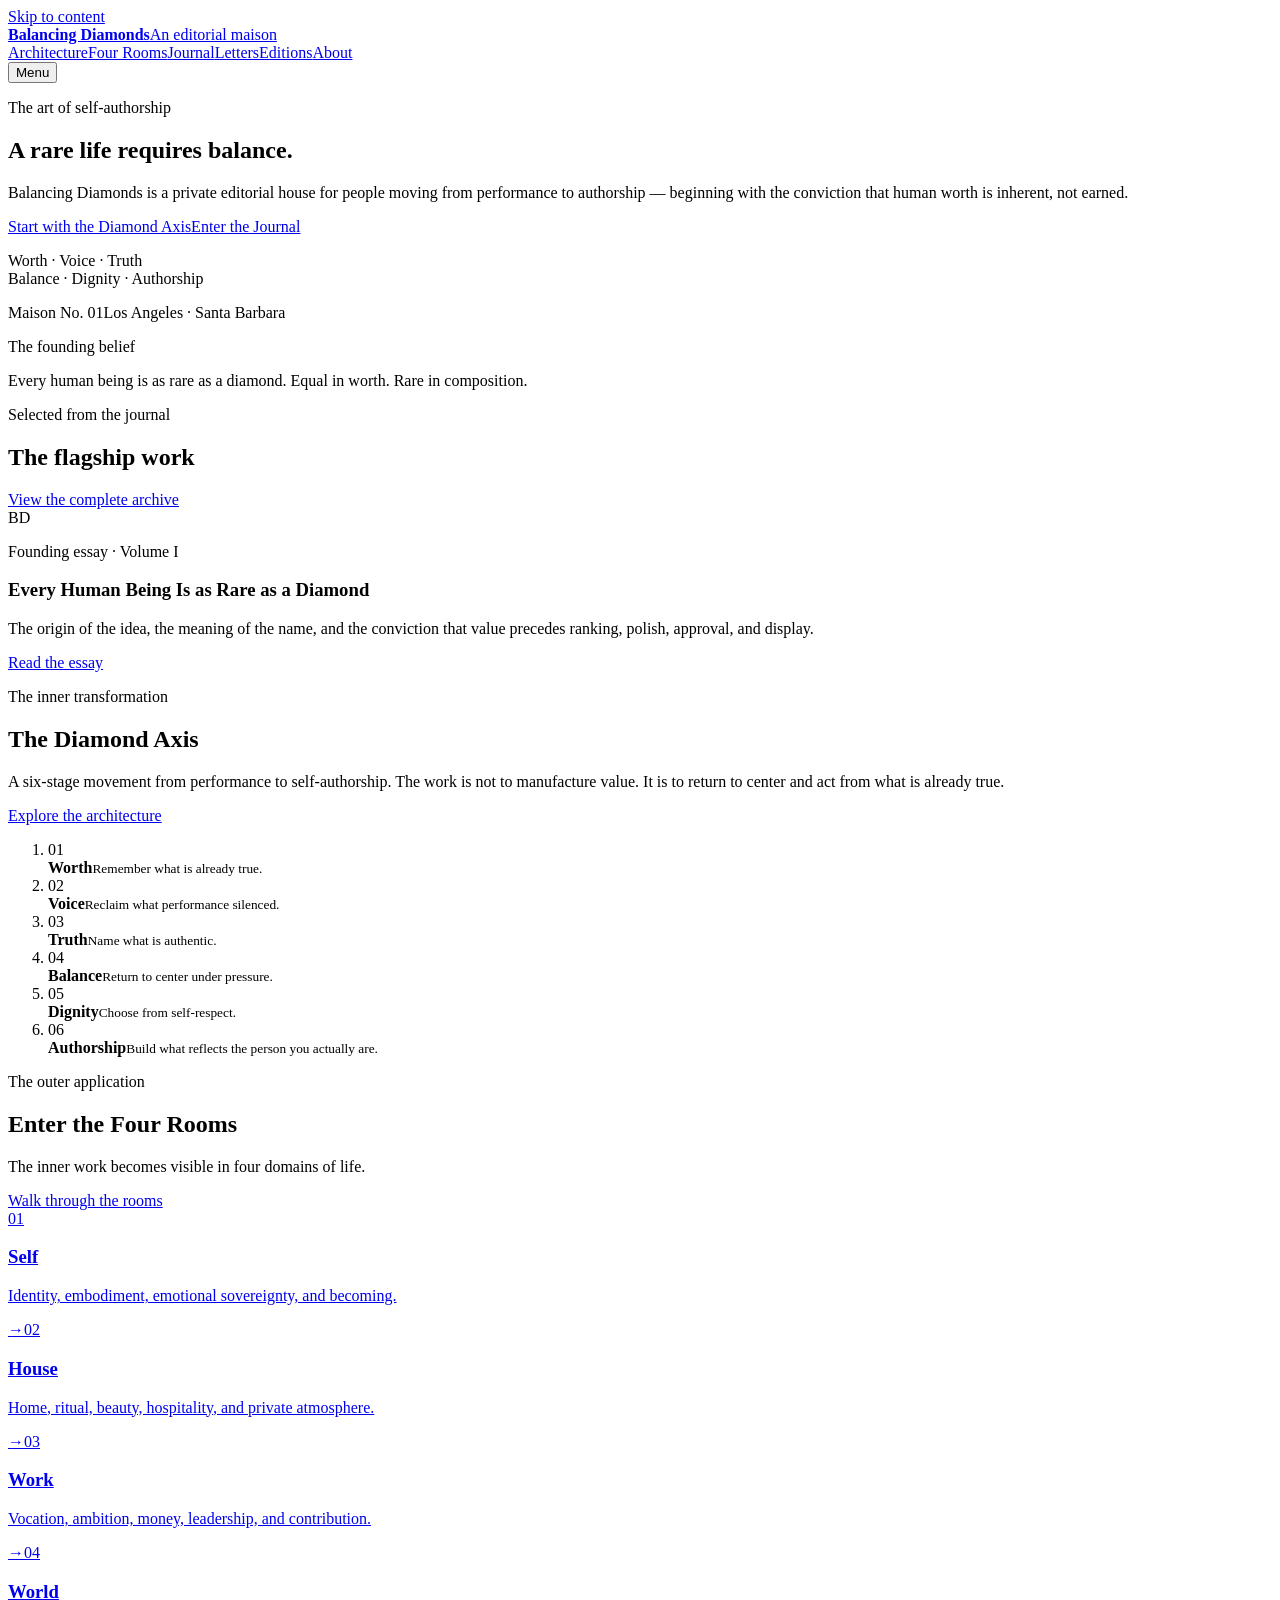
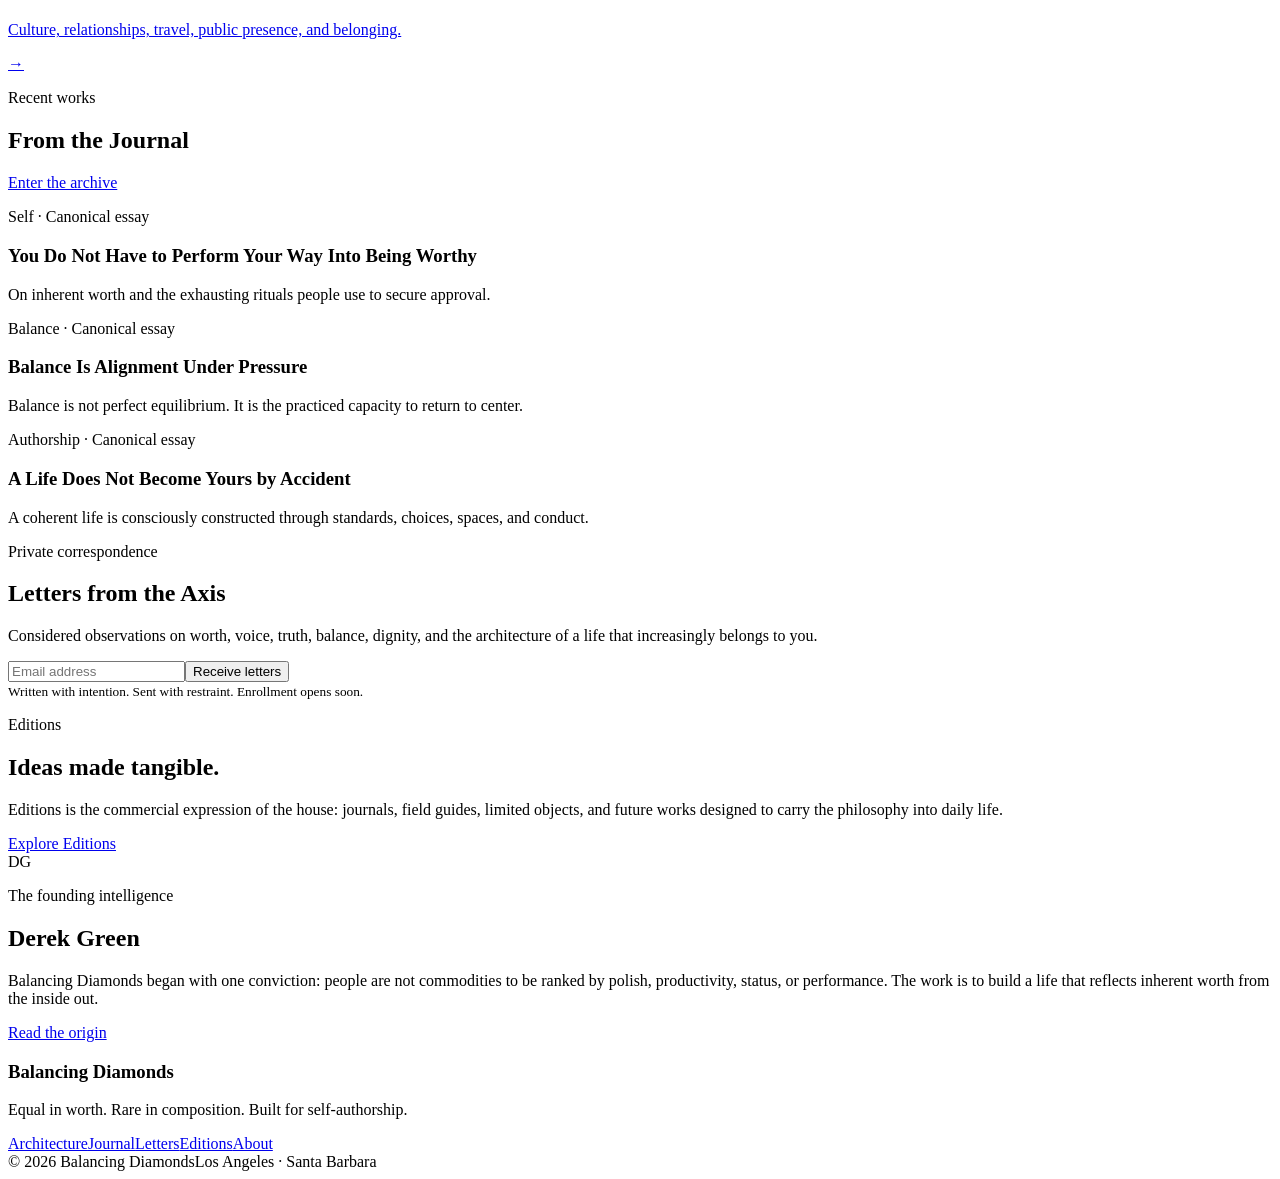
==== commit dd124d40: "Rebuild homepage as static editorial maison" ====
--- a/index.html
+++ b/index.html
@@ -1,52 +1,29 @@
 <!doctype html>
 <html lang="en">
 <head>
-  <meta charset="utf-8">
-  <meta name="viewport" content="width=device-width, initial-scale=1">
-  <title>Balancing Diamonds - Theme Preview</title>
-  <link rel="stylesheet" href="wordpress-theme/balancing-diamonds/style.css">
+<meta charset="utf-8"><meta name="viewport" content="width=device-width,initial-scale=1">
+<title>Balancing Diamonds — A Rare Life Requires Balance</title>
+<meta name="description" content="Balancing Diamonds is an editorial maison about inherent worth, self-authorship, and building a life that belongs to the same person in every room.">
+<link rel="canonical" href="https://balancingdiamonds.com/">
+<meta property="og:title" content="Balancing Diamonds — A Rare Life Requires Balance"><meta property="og:description" content="Equal in worth. Rare in composition. Built for self-authorship."><meta property="og:type" content="website"><meta property="og:url" content="https://balancingdiamonds.com/">
+<link rel="preconnect" href="https://fonts.googleapis.com"><link rel="preconnect" href="https://fonts.gstatic.com" crossorigin><link href="https://fonts.googleapis.com/css2?family=Bodoni+Moda:opsz,wght@6..96,400;6..96,500&family=Inter:wght@400;500;600;700&family=Newsreader:opsz,wght@6..72,400;6..72,500&display=swap" rel="stylesheet">
+<link rel="stylesheet" href="assets/styles.css">
+<script type="application/ld+json">{"@context":"https://schema.org","@type":"Organization","name":"Balancing Diamonds","url":"https://balancingdiamonds.com","founder":{"@type":"Person","name":"Derek Green"},"description":"An editorial maison about inherent worth, balance, and self-authorship."}</script>
 </head>
-<body class="home has-wordmark">
-<div class="site-frame">
-  <header class="site-header">
-    <div class="site-header__inner shell shell--wide">
-      <div class="site-branding"><a class="wordmark" href="#"><span class="wordmark__primary">Balancing Diamonds</span><span class="wordmark__secondary">An editorial maison</span></a></div>
-      <nav class="primary-navigation" aria-label="Primary navigation"><ul class="menu"><li><a href="#">Philosophy</a></li><li><a href="#architecture">Architecture</a></li><li><a href="#journal">Journal</a></li><li><a href="#letters">Letters</a></li><li><a href="#">Founder</a></li></ul></nav>
-      <button class="mode-toggle" type="button" aria-pressed="false"><span class="mode-toggle__sun">○</span><span class="mode-toggle__moon">◐</span></button>
-    </div>
-  </header>
-  <main class="site-main maison-home">
-    <section class="salon-hero">
-      <div class="salon-hero__inner shell shell--wide">
-        <div class="salon-hero__copy">
-          <p class="eyebrow"><span>A founder-led editorial and lifestyle house</span></p>
-          <h1>Every human being is as rare as a diamond.</h1>
-          <p class="salon-hero__lede">A private library for moving from performance to self-authorship, and for building a life whose rooms belong to the same person.</p>
-          <div class="button-row"><a class="button" href="#architecture">Begin with the Architecture <span>→</span></a><a class="text-link" href="#journal">Enter the library</a></div>
-        </div>
-        <div class="salon-hero__emblem"><div class="diamond-emblem"><span class="diamond-emblem__line diamond-emblem__line--one"></span><span class="diamond-emblem__line diamond-emblem__line--two"></span><span class="diamond-emblem__line diamond-emblem__line--three"></span><span class="diamond-emblem__center"></span></div><p>Worth · Voice · Truth<br>Balance · Dignity · Authorship</p></div>
-      </div>
-      <div class="salon-hero__folio shell shell--wide"><span>Maison No. 01</span><span>Los Angeles · Santa Barbara</span></div>
-    </section>
-    <section class="belief-band"><div class="shell shell--wide belief-band__inner"><p class="kicker">The founding belief</p><p>You do not become valuable. You remember that you already are.</p></div></section>
-    <section class="featured-work section-pad">
-      <div class="shell shell--wide">
-        <div class="section-heading section-heading--split"><div><p class="eyebrow">Selected from the journal</p><h2>The flagship work</h2></div><a class="text-link" href="#">View the complete archive</a></div>
-        <article class="feature-card feature-card--placeholder"><div class="feature-card__media"><span class="feature-card__monogram">BD</span></div><div class="feature-card__content"><p class="post-meta"><span>Founding essay</span><span>Volume I</span></p><h3>Every Human Being Is as Rare as a Diamond</h3><p>The origin of the idea, the meaning of the name, and the conviction that value precedes display, ranking, polish, and approval.</p><a class="text-link" href="#">Read the philosophy</a></div></article>
-      </div>
-    </section>
-    <section class="axis-section section-pad" id="architecture"><div class="shell shell--wide axis-section__layout"><div class="axis-section__intro"><p class="eyebrow">The inner transformation</p><h2>The Diamond Axis</h2><p>A movement from performance to self-authorship. Six acts of return, each beginning at the center: inherent worth.</p><a class="button button--outline" href="#">Explore the complete system</a></div><ol class="axis-list"><li><span>01</span><div><strong>Worth</strong><p>Remember what is already true.</p></div></li><li><span>02</span><div><strong>Voice</strong><p>Reclaim what performance silenced.</p></div></li><li><span>03</span><div><strong>Truth</strong><p>Identify what is authentic.</p></div></li><li><span>04</span><div><strong>Balance</strong><p>Return to center under pressure.</p></div></li><li><span>05</span><div><strong>Dignity</strong><p>Choose from self-respect.</p></div></li><li><span>06</span><div><strong>Authorship</strong><p>Build the life that reflects you.</p></div></li></ol></div></section>
-    <section class="rooms-section section-pad"><div class="shell shell--wide"><div class="section-heading"><p class="eyebrow">The outer application</p><h2>Enter the Four Rooms</h2><p>The places where self-authorship becomes visible.</p></div><div class="room-grid"><a class="room-card" href="#"><span class="room-card__number">01</span><h3>Self</h3><p>Identity, embodiment, emotional sovereignty, and becoming.</p><span class="room-card__arrow">→</span></a><a class="room-card" href="#"><span class="room-card__number">02</span><h3>House</h3><p>Home, ritual, beauty, hospitality, and private atmosphere.</p><span class="room-card__arrow">→</span></a><a class="room-card" href="#"><span class="room-card__number">03</span><h3>Work</h3><p>Vocation, ambition, money, leadership, and contribution.</p><span class="room-card__arrow">→</span></a><a class="room-card" href="#"><span class="room-card__number">04</span><h3>World</h3><p>Culture, relationships, travel, public presence, and belonging.</p><span class="room-card__arrow">→</span></a></div></div></section>
-    <section class="journal-section section-pad" id="journal"><div class="shell shell--wide"><div class="section-heading section-heading--split"><div><p class="eyebrow">Recent works</p><h2>From the journal</h2></div><a class="text-link" href="#">Enter the complete archive</a></div><div class="post-grid">
-      <article class="post-card"><div class="post-card__media"><span class="post-card__facet"></span></div><div class="post-card__content"><p class="post-meta"><span>Self</span><span>Canonical essay</span></p><h3>You Do Not Have to Perform Your Way Into Being Worthy</h3><p>A distinction between inherent worth and the exhausting rituals used to secure approval.</p><span class="text-link text-link--muted">In the reading room</span></div></article>
-      <article class="post-card"><div class="post-card__media"><span class="post-card__facet post-card__facet--2"></span></div><div class="post-card__content"><p class="post-meta"><span>Inner Order</span><span>Canonical essay</span></p><h3>Balance Is Alignment Under Pressure</h3><p>Balance is not perfect equilibrium. It is the practiced capacity to return to center.</p><span class="text-link text-link--muted">In the reading room</span></div></article>
-      <article class="post-card"><div class="post-card__media"><span class="post-card__facet post-card__facet--3"></span></div><div class="post-card__content"><p class="post-meta"><span>Authorship</span><span>Canonical essay</span></p><h3>A Life Does Not Become Yours by Accident</h3><p>A coherent life is consciously constructed through standards, choices, spaces, and conduct.</p><span class="text-link text-link--muted">In the reading room</span></div></article>
-    </div></div></section>
-    <section class="letters-section section-pad" id="letters"><div class="shell letters-section__inner"><p class="eyebrow">Private correspondence</p><h2>Letters from the Axis</h2><p>Considered observations on worth, voice, truth, balance, dignity, and the architecture of a life that increasingly belongs to you.</p><a class="button button--light" href="#">Receive the letters ↗</a><small>Written with intention. Sent with restraint.</small></div></section>
-    <section class="founder-section section-pad"><div class="shell shell--wide founder-section__layout"><div class="founder-section__label"><p class="eyebrow">The founding intelligence</p><p class="founder-monogram">DG</p></div><div class="founder-section__copy"><h2>Derek Green</h2><p>Balancing Diamonds began with a meditation in Santa Barbara and one clear idea: every human being is as rare as a diamond.</p><a class="text-link" href="#">Read the founder story</a></div></div></section>
-  </main>
-  <footer class="site-footer"><div class="site-footer__inner shell shell--wide"><div class="site-footer__statement"><a class="footer-mark" href="#">Balancing Diamonds</a><p>Equal in worth. Rare in composition. Built for self-authorship.</p></div><nav class="footer-navigation"><ul class="menu"><li><a href="#">Philosophy</a></li><li><a href="#">Architecture</a></li><li><a href="#">Journal</a></li><li><a href="#">Letters</a></li></ul></nav><div class="site-footer__meta"><p>© 2026 Balancing Diamonds.</p><p>A Bodhi Oak house.</p></div></div></footer>
-</div>
-<script src="wordpress-theme/balancing-diamonds/assets/js/theme.js"></script>
-</body>
-</html>
+<body>
+<a class="skip" href="#main">Skip to content</a>
+<header class="site-header"><div class="shell header-inner"><a class="wordmark" href="index.html"><strong>Balancing Diamonds</strong><span>An editorial maison</span></a><nav class="nav" aria-label="Primary"><a href="architecture.html">Architecture</a><a href="rooms.html">Four Rooms</a><a href="journal.html">Journal</a><a href="letters.html">Letters</a><a href="editions.html">Editions</a><a href="about.html">About</a></nav><button class="menu-btn" aria-expanded="false">Menu</button></div></header>
+<main id="main">
+<section class="hero"><div class="shell hero-inner"><div class="hero-copy"><p class="eyebrow">The art of self-authorship</p><h1 class="display">A rare life requires balance.</h1><p class="lede">Balancing Diamonds is a private editorial house for people moving from performance to authorship — beginning with the conviction that human worth is inherent, not earned.</p><div class="hero-actions"><a class="button" href="architecture.html">Start with the Diamond Axis</a><a class="text-link" href="journal.html">Enter the Journal</a></div></div><div class="diamond-wrap" aria-hidden="true"><div class="diamond"><span></span></div><p class="diamond-label">Worth · Voice · Truth<br>Balance · Dignity · Authorship</p></div></div><div class="shell hero-folio"><span>Maison No. 01</span><span>Los Angeles · Santa Barbara</span></div></section>
+<section class="statement"><div class="shell"><p class="label">The founding belief</p><p class="quote">Every human being is as rare as a diamond. Equal in worth. Rare in composition.</p></div></section>
+<section class="section"><div class="shell"><div class="split-head"><div><p class="eyebrow">Selected from the journal</p><h2 class="display">The flagship work</h2></div><a class="text-link" href="journal.html">View the complete archive</a></div><article class="feature"><div class="feature-art" aria-hidden="true"><span>BD</span></div><div class="feature-copy"><p class="meta">Founding essay · Volume I</p><h3 class="display">Every Human Being Is as Rare as a Diamond</h3><p>The origin of the idea, the meaning of the name, and the conviction that value precedes ranking, polish, approval, and display.</p><a class="text-link" href="journal/rare-as-a-diamond.html">Read the essay</a></div></article></div></section>
+<section class="section axis"><div class="shell axis-grid"><div class="axis-intro"><p class="eyebrow">The inner transformation</p><h2 class="display">The Diamond Axis</h2><p>A six-stage movement from performance to self-authorship. The work is not to manufacture value. It is to return to center and act from what is already true.</p><a class="button secondary" href="architecture.html">Explore the architecture</a></div><ol class="axis-list"><li><span class="n">01</span><div><b>Worth</b><small>Remember what is already true.</small></div></li><li><span class="n">02</span><div><b>Voice</b><small>Reclaim what performance silenced.</small></div></li><li><span class="n">03</span><div><b>Truth</b><small>Name what is authentic.</small></div></li><li><span class="n">04</span><div><b>Balance</b><small>Return to center under pressure.</small></div></li><li><span class="n">05</span><div><b>Dignity</b><small>Choose from self-respect.</small></div></li><li><span class="n">06</span><div><b>Authorship</b><small>Build what reflects the person you actually are.</small></div></li></ol></div></section>
+<section class="section rooms"><div class="shell"><div class="split-head"><div><p class="eyebrow">The outer application</p><h2 class="display">Enter the Four Rooms</h2><p class="lede">The inner work becomes visible in four domains of life.</p></div><a class="text-link" href="rooms.html">Walk through the rooms</a></div><div class="room-grid"><a class="room" href="rooms.html#self"><span class="room-num">01</span><h3 class="display">Self</h3><p>Identity, embodiment, emotional sovereignty, and becoming.</p><span class="room-arrow">→</span></a><a class="room" href="rooms.html#house"><span class="room-num">02</span><h3 class="display">House</h3><p>Home, ritual, beauty, hospitality, and private atmosphere.</p><span class="room-arrow">→</span></a><a class="room" href="rooms.html#work"><span class="room-num">03</span><h3 class="display">Work</h3><p>Vocation, ambition, money, leadership, and contribution.</p><span class="room-arrow">→</span></a><a class="room" href="rooms.html#world"><span class="room-num">04</span><h3 class="display">World</h3><p>Culture, relationships, travel, public presence, and belonging.</p><span class="room-arrow">→</span></a></div></div></section>
+<section class="section"><div class="shell"><div class="split-head"><div><p class="eyebrow">Recent works</p><h2 class="display">From the Journal</h2></div><a class="text-link" href="journal.html">Enter the archive</a></div><div class="journal-grid"><article class="post"><div class="post-art"><i></i></div><p class="meta">Self · Canonical essay</p><h3>You Do Not Have to Perform Your Way Into Being Worthy</h3><p>On inherent worth and the exhausting rituals people use to secure approval.</p></article><article class="post"><div class="post-art"><i></i></div><p class="meta">Balance · Canonical essay</p><h3>Balance Is Alignment Under Pressure</h3><p>Balance is not perfect equilibrium. It is the practiced capacity to return to center.</p></article><article class="post"><div class="post-art"><i></i></div><p class="meta">Authorship · Canonical essay</p><h3>A Life Does Not Become Yours by Accident</h3><p>A coherent life is consciously constructed through standards, choices, spaces, and conduct.</p></article></div></div></section>
+<section class="section letters"><div class="letters-inner"><p class="eyebrow">Private correspondence</p><h2 class="display">Letters from the Axis</h2><p class="lede">Considered observations on worth, voice, truth, balance, dignity, and the architecture of a life that increasingly belongs to you.</p><form class="email-form" data-newsletter><input type="email" placeholder="Email address" aria-label="Email address" required><button type="submit">Receive letters</button><span data-note class="notice" style="display:none"></span></form><small>Written with intention. Sent with restraint. Enrollment opens soon.</small></div></section>
+<section class="section edition"><div class="shell edition-grid"><div class="edition-object" aria-hidden="true"></div><div class="edition-copy"><p class="eyebrow">Editions</p><h2 class="display">Ideas made tangible.</h2><p>Editions is the commercial expression of the house: journals, field guides, limited objects, and future works designed to carry the philosophy into daily life.</p><a class="text-link" href="editions.html">Explore Editions</a></div></div></section>
+<section class="section founder"><div class="shell founder-grid"><div class="founder-mark">DG</div><div class="founder-copy"><p class="eyebrow">The founding intelligence</p><h2 class="display">Derek Green</h2><p>Balancing Diamonds began with one conviction: people are not commodities to be ranked by polish, productivity, status, or performance. The work is to build a life that reflects inherent worth from the inside out.</p><a class="text-link" href="about.html">Read the origin</a></div></div></section>
+</main>
+<footer class="site-footer"><div class="shell footer-grid"><div><h3>Balancing Diamonds</h3><p>Equal in worth. Rare in composition. Built for self-authorship.</p></div><nav class="footer-links"><a href="architecture.html">Architecture</a><a href="journal.html">Journal</a><a href="letters.html">Letters</a><a href="editions.html">Editions</a><a href="about.html">About</a></nav><div class="footer-meta"><span>© 2026 Balancing Diamonds</span><span>Los Angeles · Santa Barbara</span></div></div></footer>
+<script src="assets/site.js" defer></script>
+</body></html>
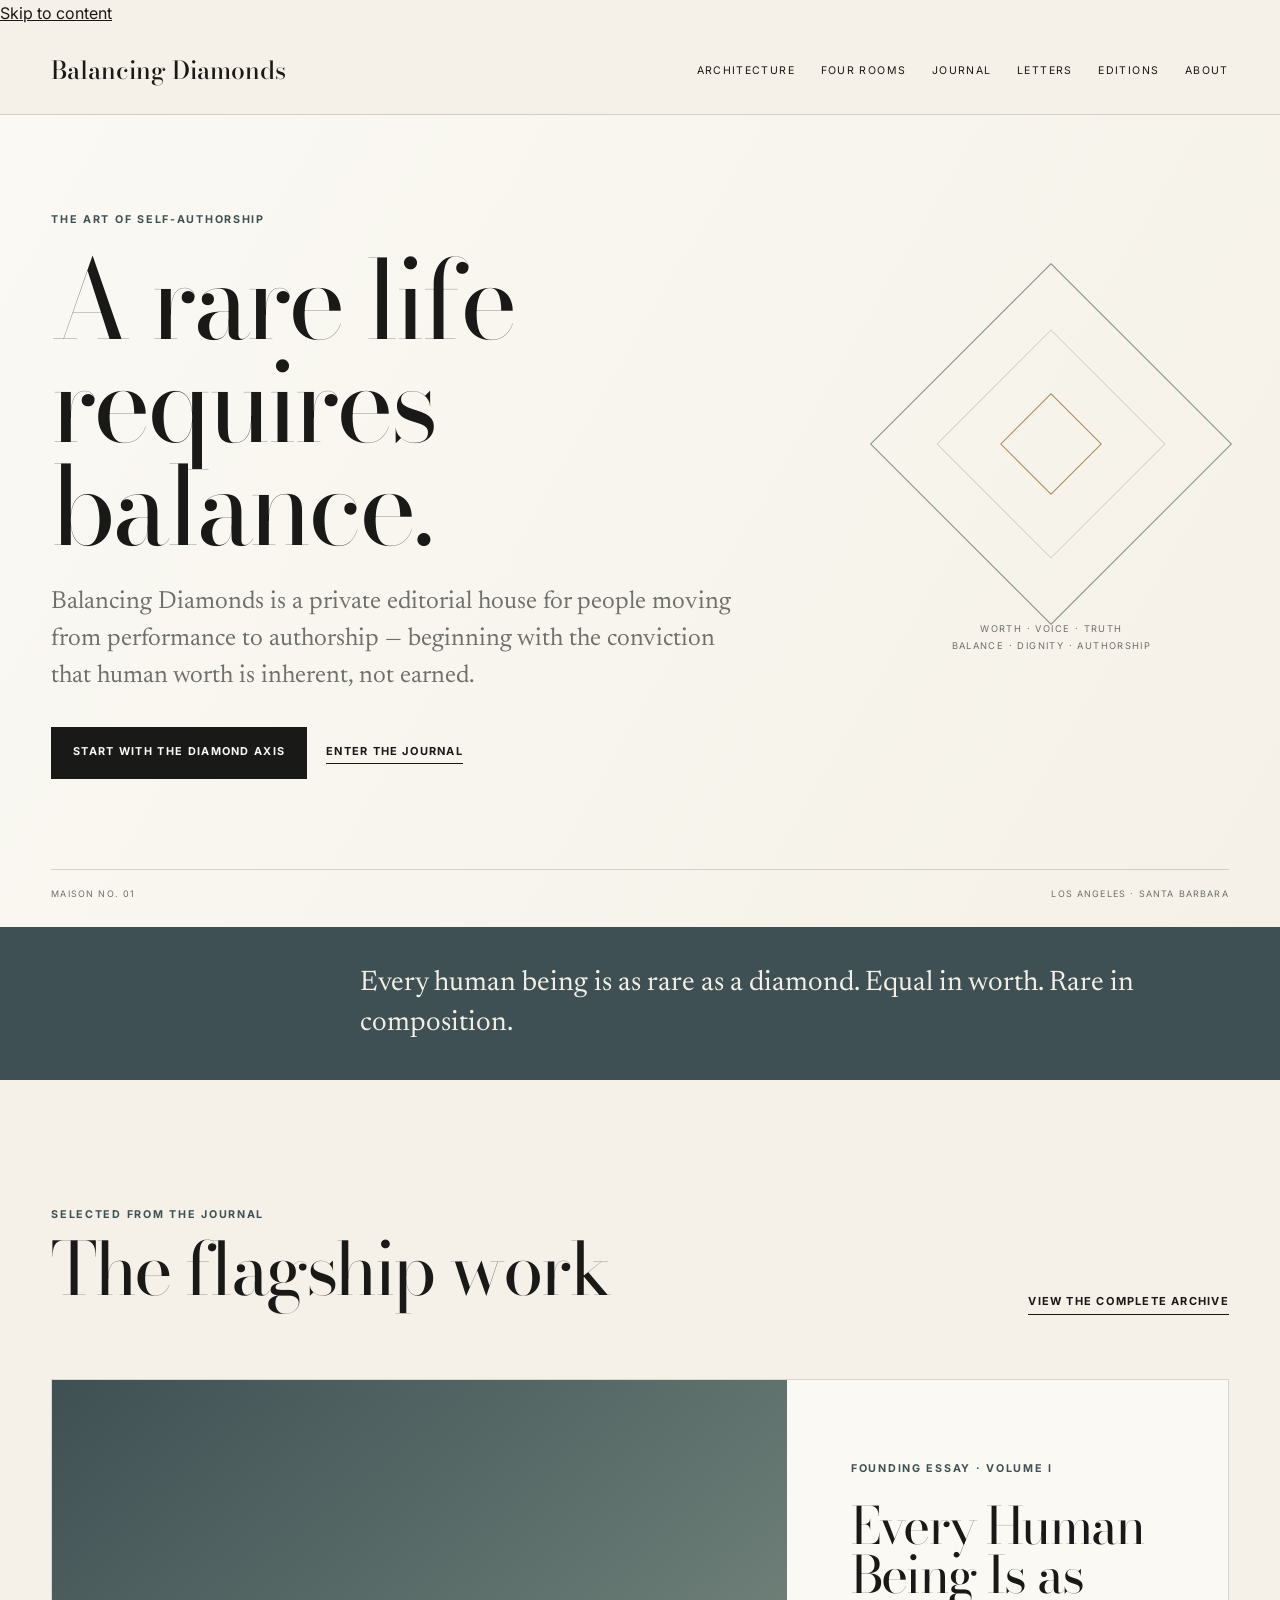
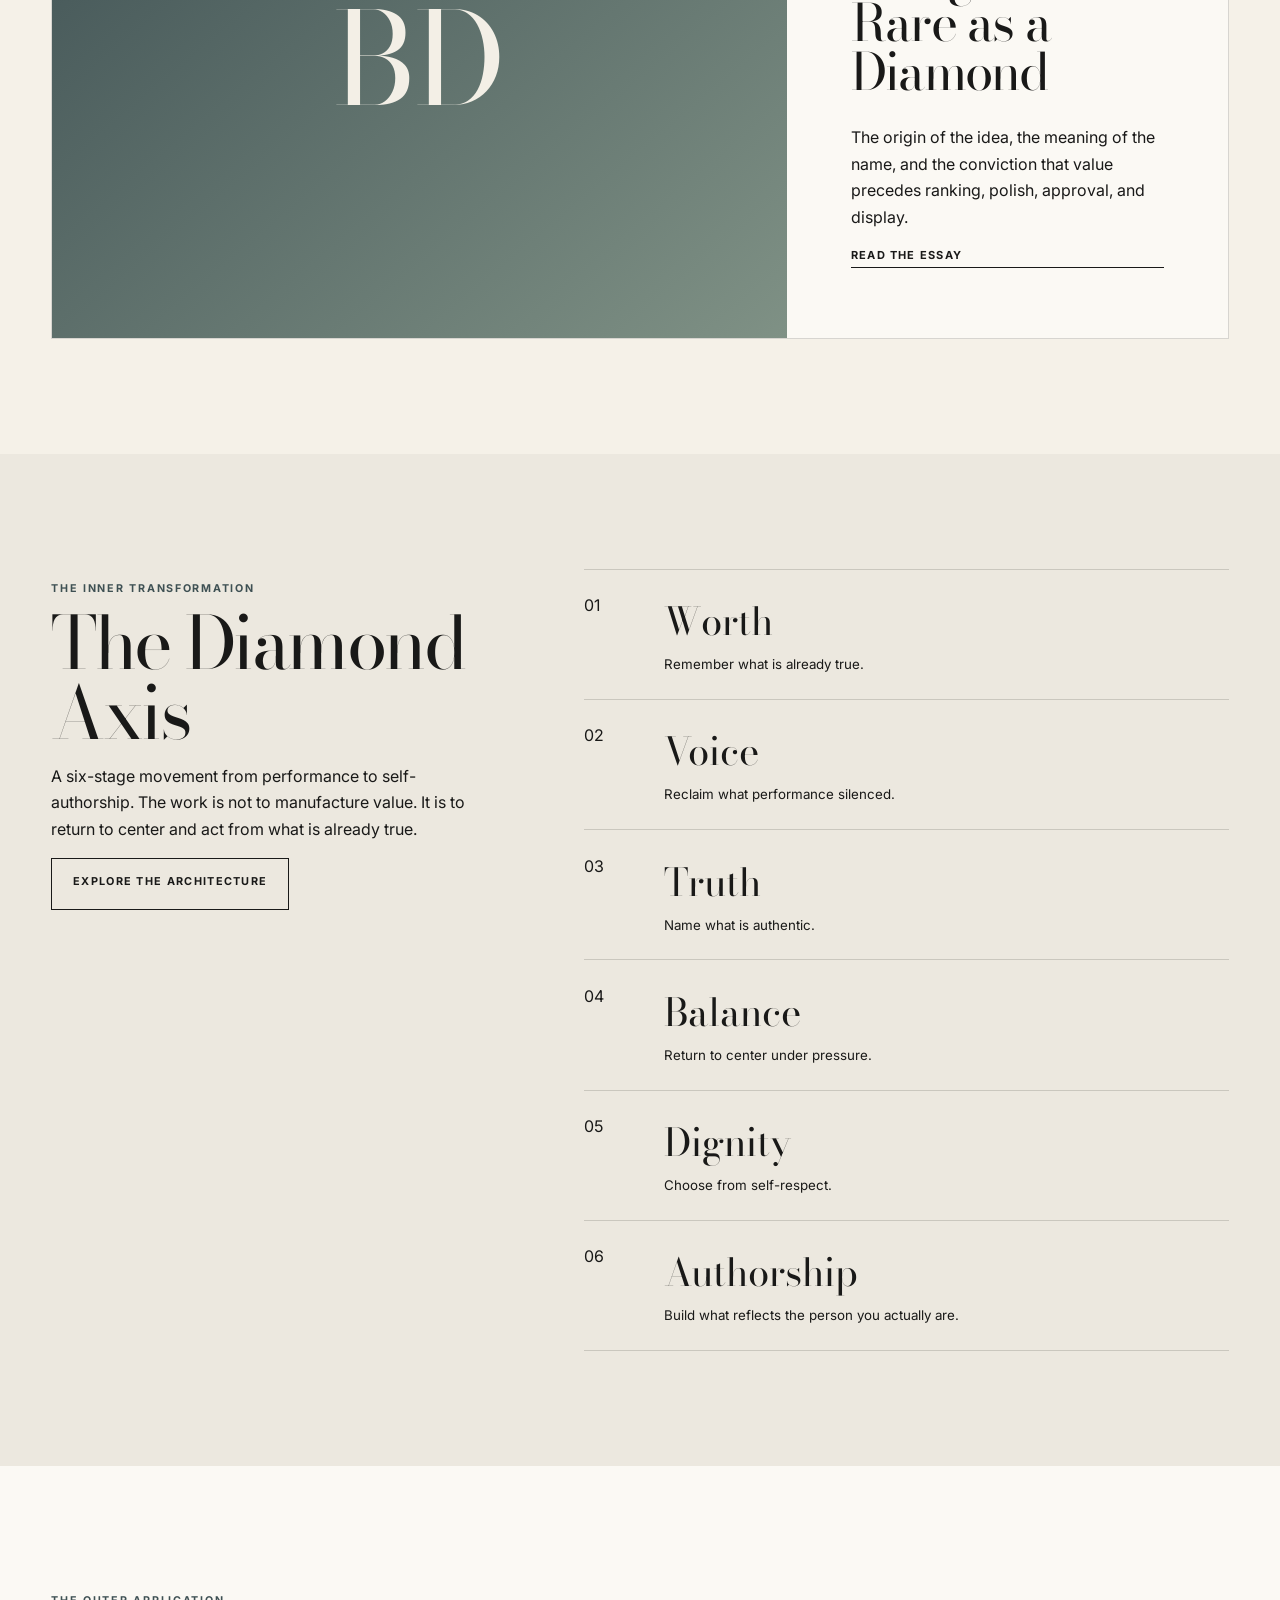
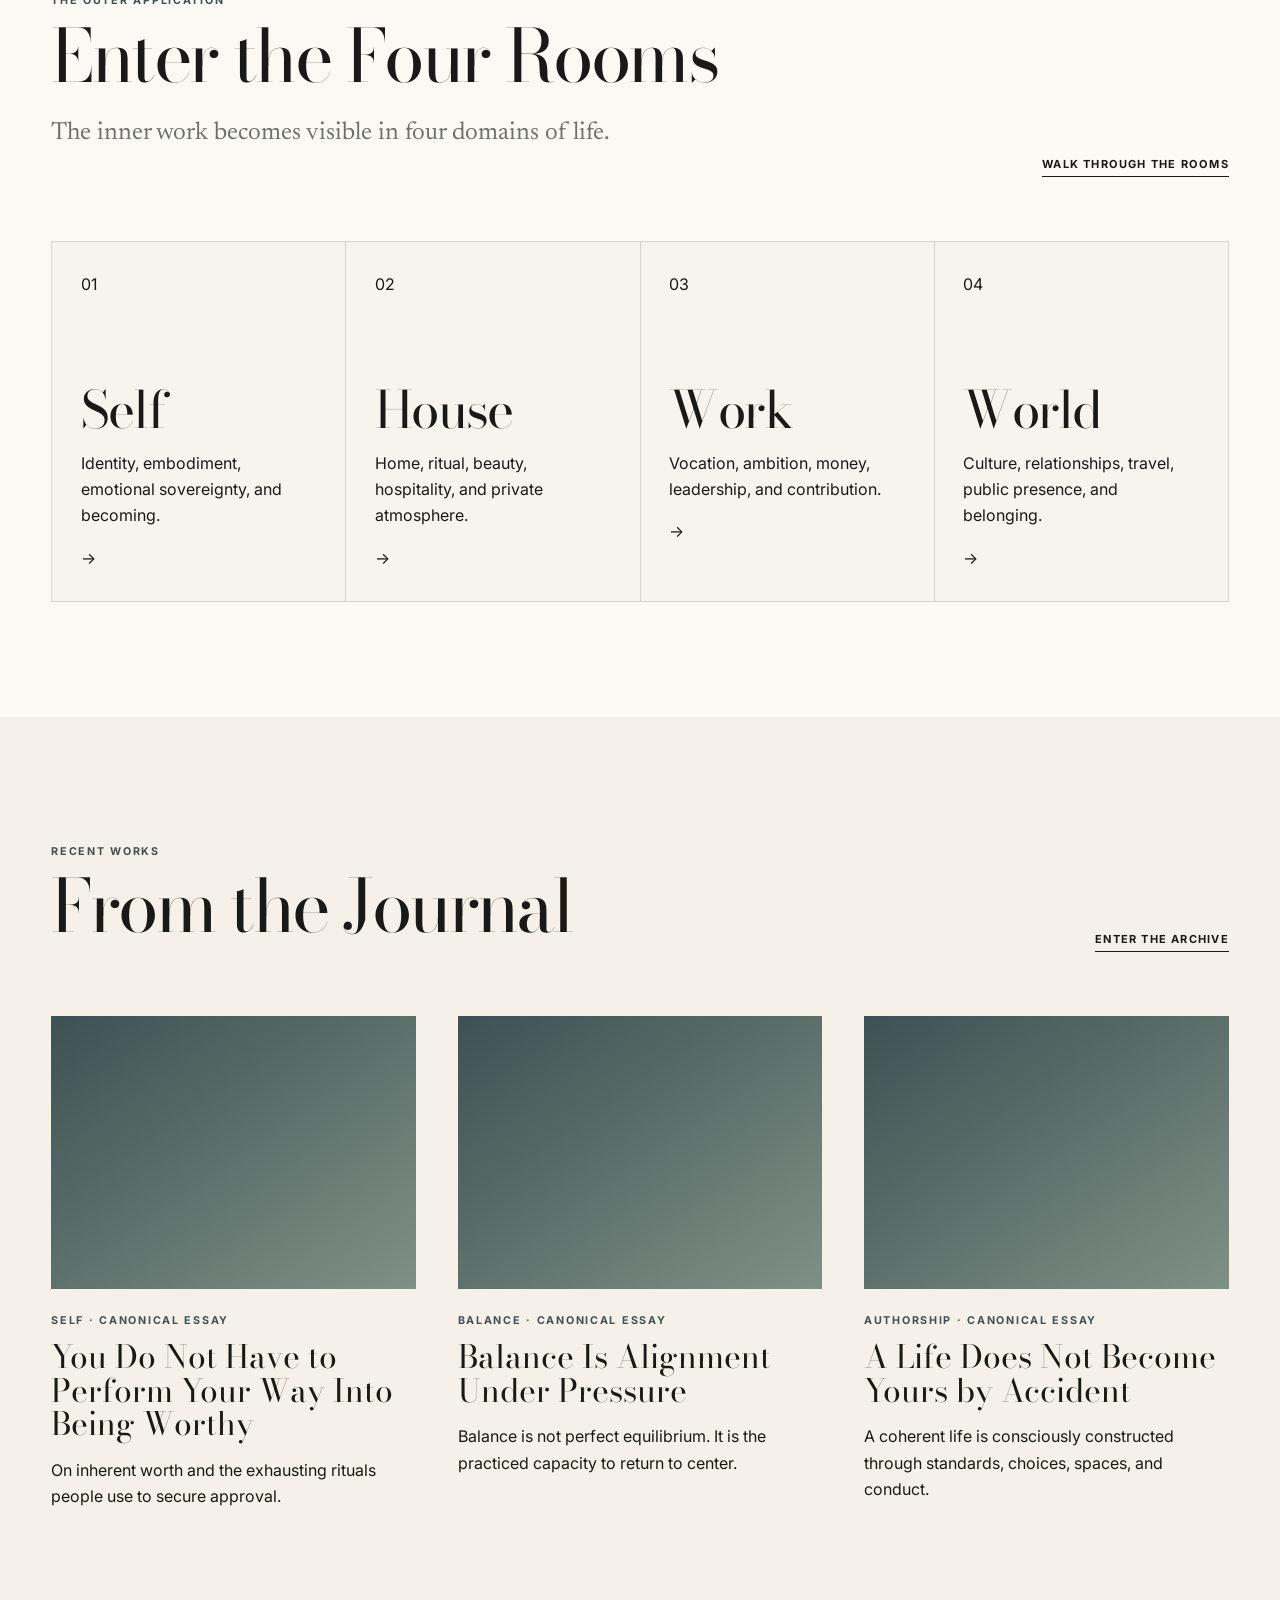
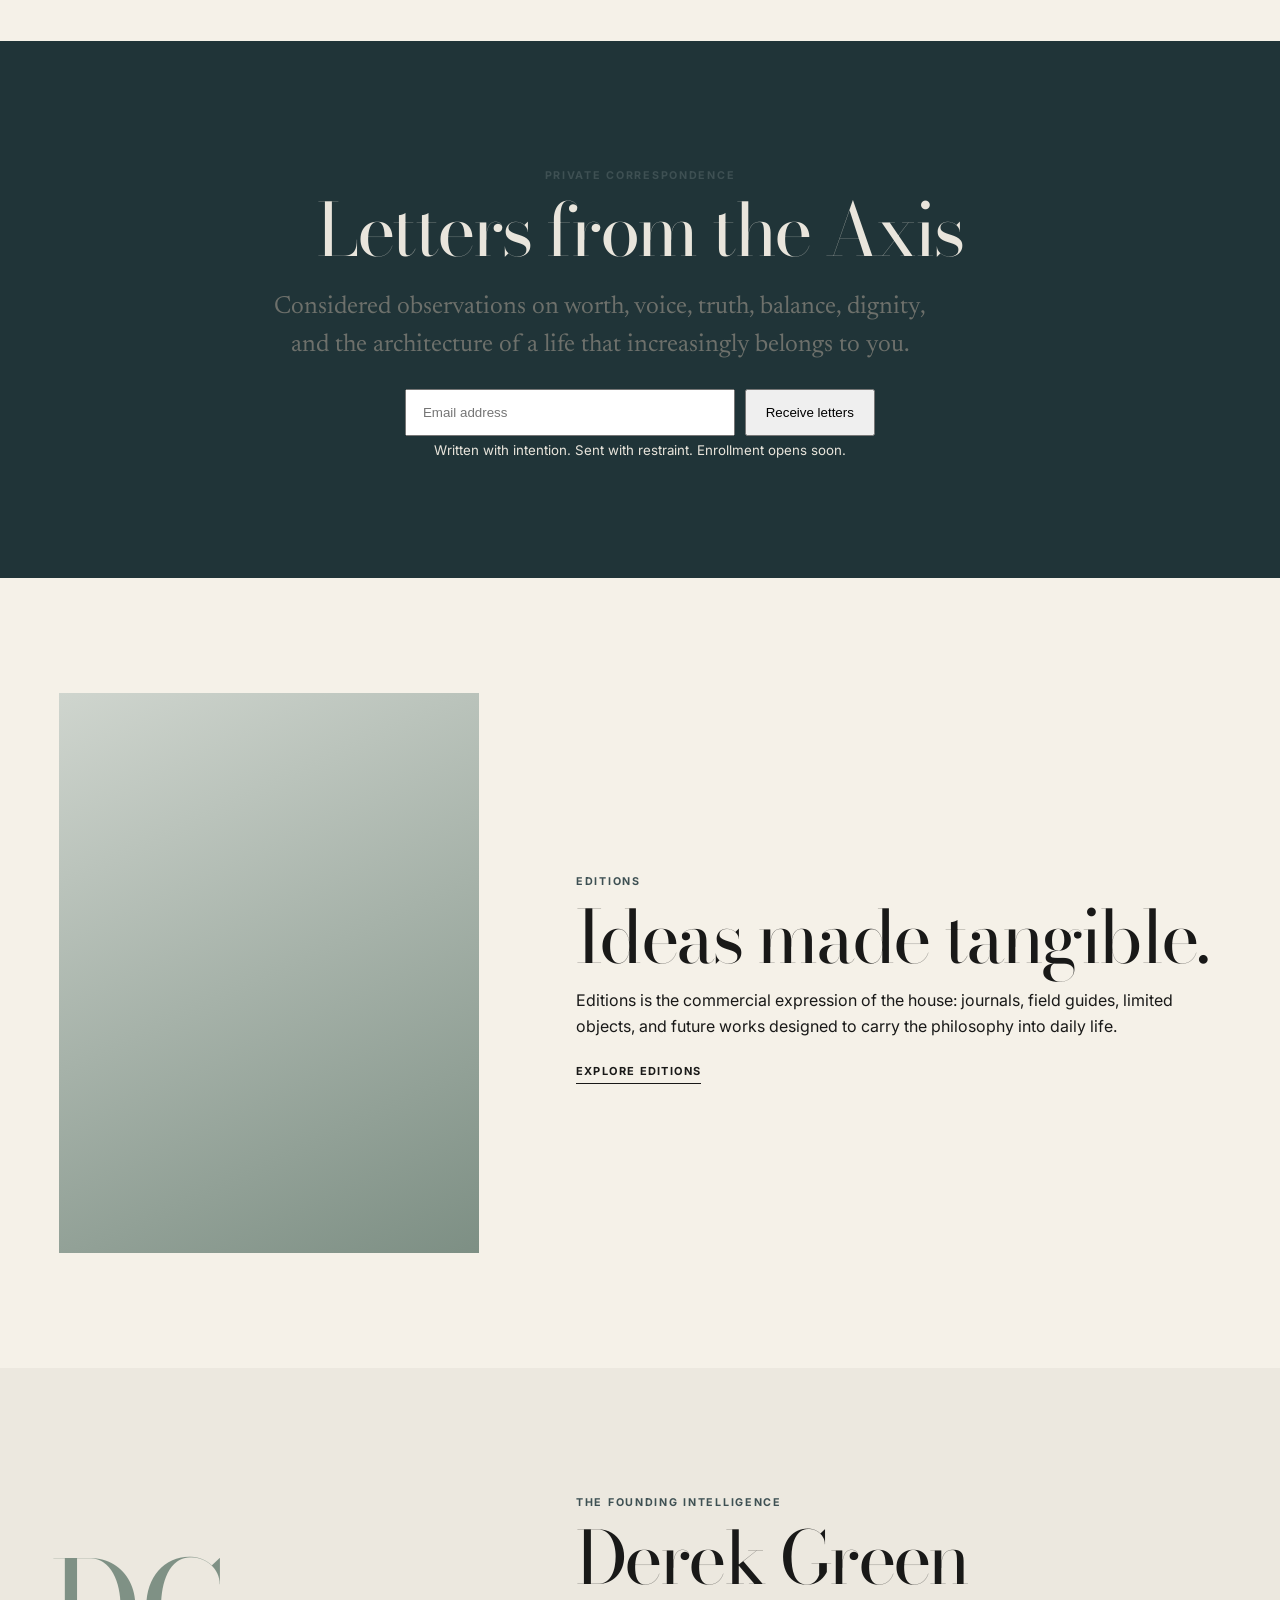
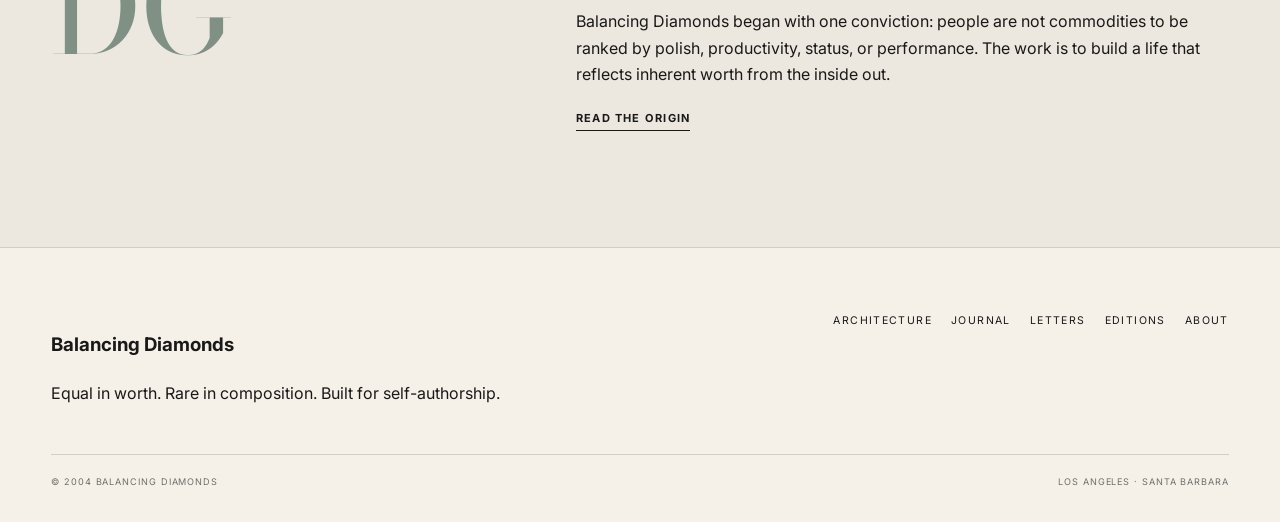
==== commit ed1b1d55: "Refine header and copyright on index.html" ====
--- a/index.html
+++ b/index.html
@@ -12,7 +12,7 @@
 </head>
 <body>
 <a class="skip" href="#main">Skip to content</a>
-<header class="site-header"><div class="shell header-inner"><a class="wordmark" href="index.html"><strong>Balancing Diamonds</strong><span>An editorial maison</span></a><nav class="nav" aria-label="Primary"><a href="architecture.html">Architecture</a><a href="rooms.html">Four Rooms</a><a href="journal.html">Journal</a><a href="letters.html">Letters</a><a href="editions.html">Editions</a><a href="about.html">About</a></nav><button class="menu-btn" aria-expanded="false">Menu</button></div></header>
+<header class="site-header"><div class="shell header-inner"><a class="wordmark" href="index.html"><strong>Balancing Diamonds</strong></a><nav class="nav" aria-label="Primary"><a href="architecture.html">Architecture</a><a href="rooms.html">Four Rooms</a><a href="journal.html">Journal</a><a href="letters.html">Letters</a><a href="editions.html">Editions</a><a href="about.html">About</a></nav><button class="menu-btn" aria-expanded="false">Menu</button></div></header>
 <main id="main">
 <section class="hero"><div class="shell hero-inner"><div class="hero-copy"><p class="eyebrow">The art of self-authorship</p><h1 class="display">A rare life requires balance.</h1><p class="lede">Balancing Diamonds is a private editorial house for people moving from performance to authorship — beginning with the conviction that human worth is inherent, not earned.</p><div class="hero-actions"><a class="button" href="architecture.html">Start with the Diamond Axis</a><a class="text-link" href="journal.html">Enter the Journal</a></div></div><div class="diamond-wrap" aria-hidden="true"><div class="diamond"><span></span></div><p class="diamond-label">Worth · Voice · Truth<br>Balance · Dignity · Authorship</p></div></div><div class="shell hero-folio"><span>Maison No. 01</span><span>Los Angeles · Santa Barbara</span></div></section>
 <section class="statement"><div class="shell"><p class="label">The founding belief</p><p class="quote">Every human being is as rare as a diamond. Equal in worth. Rare in composition.</p></div></section>
@@ -24,6 +24,6 @@
 <section class="section edition"><div class="shell edition-grid"><div class="edition-object" aria-hidden="true"></div><div class="edition-copy"><p class="eyebrow">Editions</p><h2 class="display">Ideas made tangible.</h2><p>Editions is the commercial expression of the house: journals, field guides, limited objects, and future works designed to carry the philosophy into daily life.</p><a class="text-link" href="editions.html">Explore Editions</a></div></div></section>
 <section class="section founder"><div class="shell founder-grid"><div class="founder-mark">DG</div><div class="founder-copy"><p class="eyebrow">The founding intelligence</p><h2 class="display">Derek Green</h2><p>Balancing Diamonds began with one conviction: people are not commodities to be ranked by polish, productivity, status, or performance. The work is to build a life that reflects inherent worth from the inside out.</p><a class="text-link" href="about.html">Read the origin</a></div></div></section>
 </main>
-<footer class="site-footer"><div class="shell footer-grid"><div><h3>Balancing Diamonds</h3><p>Equal in worth. Rare in composition. Built for self-authorship.</p></div><nav class="footer-links"><a href="architecture.html">Architecture</a><a href="journal.html">Journal</a><a href="letters.html">Letters</a><a href="editions.html">Editions</a><a href="about.html">About</a></nav><div class="footer-meta"><span>© 2026 Balancing Diamonds</span><span>Los Angeles · Santa Barbara</span></div></div></footer>
+<footer class="site-footer"><div class="shell footer-grid"><div><h3>Balancing Diamonds</h3><p>Equal in worth. Rare in composition. Built for self-authorship.</p></div><nav class="footer-links"><a href="architecture.html">Architecture</a><a href="journal.html">Journal</a><a href="letters.html">Letters</a><a href="editions.html">Editions</a><a href="about.html">About</a></nav><div class="footer-meta"><span>© 2004 Balancing Diamonds</span><span>Los Angeles · Santa Barbara</span></div></div></footer>
 <script src="assets/site.js" defer></script>
 </body></html>
--- a/assets/styles.css
+++ b/assets/styles.css
@@ -0,0 +1 @@
+:root{--linen:#f5f1e8;--paper:#fbf9f4;--ink:#191918;--muted:#6d706b;--sage:#7f9185;--slate:#3e5053;--gold:#a68b5b;--line:rgba(25,25,24,.16);--serif:'Newsreader',Georgia,serif;--display:'Bodoni Moda',Didot,serif;--sans:'Inter',Arial,sans-serif;--shell:min(92vw,1360px)}*{box-sizing:border-box}html{scroll-behavior:smooth}body{margin:0;background:var(--linen);color:var(--ink);font:16px/1.65 var(--sans)}a{color:inherit}.shell{width:var(--shell);margin:auto}.site-header{position:sticky;top:0;z-index:50;background:rgba(245,241,232,.92);backdrop-filter:blur(18px);border-bottom:1px solid var(--line)}.header-inner{height:88px;display:grid;grid-template-columns:1fr auto;align-items:center;gap:2rem}.wordmark{text-decoration:none;display:flex;flex-direction:column}.wordmark strong{font:500 1.55rem/1 var(--display)}.wordmark span{margin-top:.35rem;font-size:.56rem;letter-spacing:.16em;text-transform:uppercase;color:var(--muted)}.nav{display:flex;gap:1.6rem}.nav a,.footer-links a{font-size:.66rem;letter-spacing:.13em;text-transform:uppercase;text-decoration:none}.menu-btn{display:none;background:none;border:0;font:600 .7rem var(--sans);letter-spacing:.12em;text-transform:uppercase}.hero{min-height:calc(100svh - 88px);display:flex;flex-direction:column;justify-content:space-between;background:linear-gradient(120deg,var(--paper),var(--linen))}.hero-inner{display:grid;grid-template-columns:1.55fr .75fr;align-items:center;gap:7vw;padding:9vh 0}.eyebrow,.label,.meta{font-size:.67rem;letter-spacing:.16em;text-transform:uppercase;font-weight:700;color:var(--slate)}.display{font-family:var(--display);font-weight:400;letter-spacing:-.035em;line-height:.95}.hero h1{font-size:clamp(4rem,8.5vw,9rem);max-width:900px;margin:.18em 0}.lede{font:400 clamp(1.2rem,2vw,1.55rem)/1.5 var(--serif);color:var(--muted);max-width:680px}.hero-actions{display:flex;gap:1.2rem;align-items:center;flex-wrap:wrap;margin-top:2rem}.button{display:inline-flex;min-height:52px;padding:.9rem 1.3rem;background:var(--ink);color:var(--paper);text-decoration:none;font-size:.68rem;font-weight:700;letter-spacing:.12em;text-transform:uppercase;border:1px solid var(--ink)}.button.secondary{background:transparent;color:var(--ink)}.text-link{display:inline-block;text-decoration:none;border-bottom:1px solid currentColor;padding-bottom:.18rem;font-size:.69rem;font-weight:700;letter-spacing:.11em;text-transform:uppercase}.diamond{width:min(20vw,260px);aspect-ratio:1;border:1px solid var(--sage);transform:rotate(45deg);margin:auto;position:relative}.diamond:before,.diamond:after{content:'';position:absolute;inset:18%;border:1px solid var(--line)}.diamond:after{inset:36%;border-color:var(--gold)}.diamond-label{margin-top:3rem;font-size:.58rem;letter-spacing:.15em;line-height:1.9;text-transform:uppercase;color:var(--muted);text-align:center}.hero-folio{display:flex;justify-content:space-between;border-top:1px solid var(--line);padding:1.1rem 0 1.3rem;font-size:.56rem;letter-spacing:.13em;text-transform:uppercase;color:var(--muted)}.statement{background:var(--slate);color:#f3efe7}.statement .shell{display:grid;grid-template-columns:.6fr 2fr;gap:3rem;align-items:center;padding:2.3rem 0}.quote{font:400 clamp(1.2rem,2.2vw,1.85rem)/1.4 var(--serif);margin:0}.section{padding:clamp(5.5rem,9vw,9rem) 0}.split-head{display:flex;justify-content:space-between;align-items:end;gap:2rem;margin-bottom:4rem}.split-head h2,.axis h2,.letters h2,.edition h2,.founder h2{font-size:clamp(3rem,5.7vw,6rem);margin:.15em 0}.feature{display:grid;grid-template-columns:1.25fr .75fr;min-height:560px;border:1px solid var(--line);background:var(--paper)}.feature-art{display:grid;place-items:center;background:linear-gradient(140deg,var(--slate),var(--sage));position:relative}.feature-art span{font:400 clamp(5rem,10vw,10rem) var(--display);color:#f3efe6}.feature-copy{padding:clamp(2.5rem,5vw,5.5rem);display:flex;flex-direction:column;justify-content:center}.feature-copy h3{font-size:clamp(2.2rem,4vw,4rem);margin:.25em 0}.axis{background:#ece8df}.axis-grid{display:grid;grid-template-columns:.8fr 1.2fr;gap:8vw}.axis-list{margin:0;padding:0;list-style:none;border-top:1px solid var(--line)}.axis-list li{display:grid;grid-template-columns:4rem 1fr;gap:1rem;padding:1.4rem 0;border-bottom:1px solid var(--line)}.axis-list b{display:block;font:400 clamp(1.7rem,3vw,3rem) var(--display)}.rooms{background:var(--paper)}.room-grid{display:grid;grid-template-columns:repeat(4,1fr);border-left:1px solid var(--line);border-top:1px solid var(--line)}.room{min-height:360px;padding:1.8rem;position:relative;border-right:1px solid var(--line);border-bottom:1px solid var(--line);text-decoration:none;background:#f7f4ed}.room h3{font-size:clamp(2.4rem,4vw,4rem);margin:5.5rem 0 1rem}.journal-grid{display:grid;grid-template-columns:repeat(3,1fr);gap:2.6rem}.post-art{aspect-ratio:4/3;background:linear-gradient(145deg,var(--slate),var(--sage));margin-bottom:1.4rem}.post h3{font:400 2rem/1.05 var(--display);margin:.5rem 0}.letters{background:#203438;color:#e9e5dc;text-align:center}.letters-inner{width:min(88vw,760px);margin:auto}.email-form{display:flex;justify-content:center;gap:.6rem;flex-wrap:wrap}.email-form input{min-width:min(100%,330px);padding:.9rem 1rem}.email-form button{padding:.9rem 1.2rem}.edition-grid,.founder-grid{display:grid;grid-template-columns:.8fr 1.2fr;gap:7vw;align-items:center}.edition-object{width:min(58vw,420px);aspect-ratio:3/4;background:linear-gradient(155deg,#cfd5ce,#7d8f84);justify-self:center}.founder{background:#ece8df}.founder-mark{font:400 clamp(5rem,10vw,10rem) var(--display);color:var(--sage)}.site-footer{padding:4rem 0 2rem;border-top:1px solid var(--line)}.footer-grid{display:grid;grid-template-columns:1fr auto;gap:2rem}.footer-links{display:flex;gap:1.2rem;flex-wrap:wrap}.footer-meta{grid-column:1/-1;display:flex;justify-content:space-between;border-top:1px solid var(--line);padding-top:1.2rem;font-size:.57rem;letter-spacing:.1em;text-transform:uppercase;color:var(--muted)}.page-hero{padding:7rem 0 5rem}.page-hero h1{font-size:clamp(4rem,8vw,8rem);margin:.1em 0}.page-copy{max-width:800px}.page-copy p{font:400 1.25rem/1.6 var(--serif);color:var(--muted)}.content-grid{display:grid;grid-template-columns:repeat(2,1fr);gap:1px;background:var(--line)}.content-card{background:var(--paper);padding:3rem}.content-card h2{font:400 2.8rem var(--display);margin:.2em 0}@media(max-width:980px){.nav{display:none;position:absolute;top:88px;left:0;right:0;background:var(--paper);padding:2rem 5vw;flex-direction:column}.nav.open{display:flex}.menu-btn{display:block}.hero-inner,.axis-grid,.edition-grid,.founder-grid{grid-template-columns:1fr}.diamond-wrap{display:none}.feature{grid-template-columns:1fr}.room-grid{grid-template-columns:repeat(2,1fr)}.journal-grid{grid-template-columns:1fr 1fr}.content-grid{grid-template-columns:1fr}}@media(max-width:620px){.header-inner{height:74px}.nav{top:74px}.wordmark span{display:none}.hero{min-height:auto}.hero-inner{padding:5rem 0 3rem}.hero h1{font-size:clamp(3.6rem,17vw,5.5rem)}.hero-folio,.footer-meta{flex-direction:column;gap:.4rem}.split-head{align-items:flex-start;flex-direction:column}.room-grid,.journal-grid{grid-template-columns:1fr}.footer-grid{grid-template-columns:1fr}.email-form{flex-direction:column}.email-form input{width:100%}}
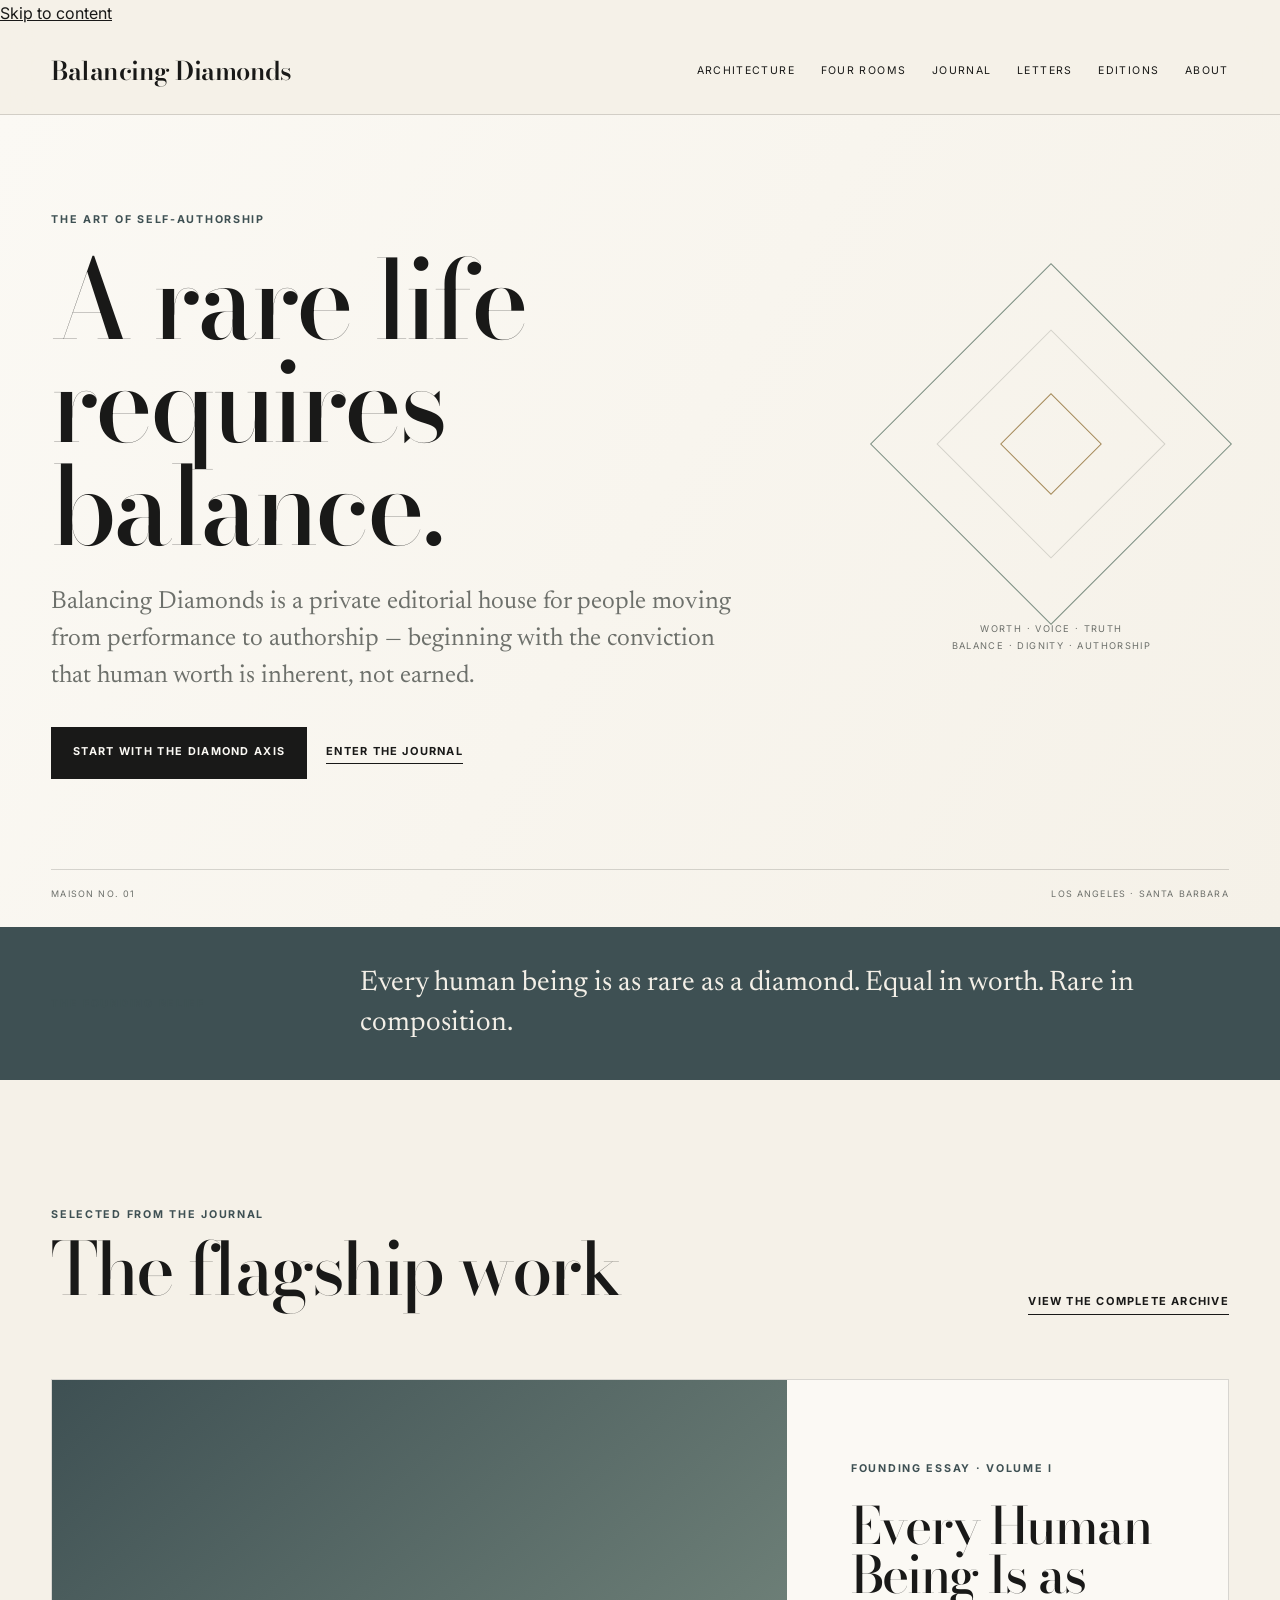
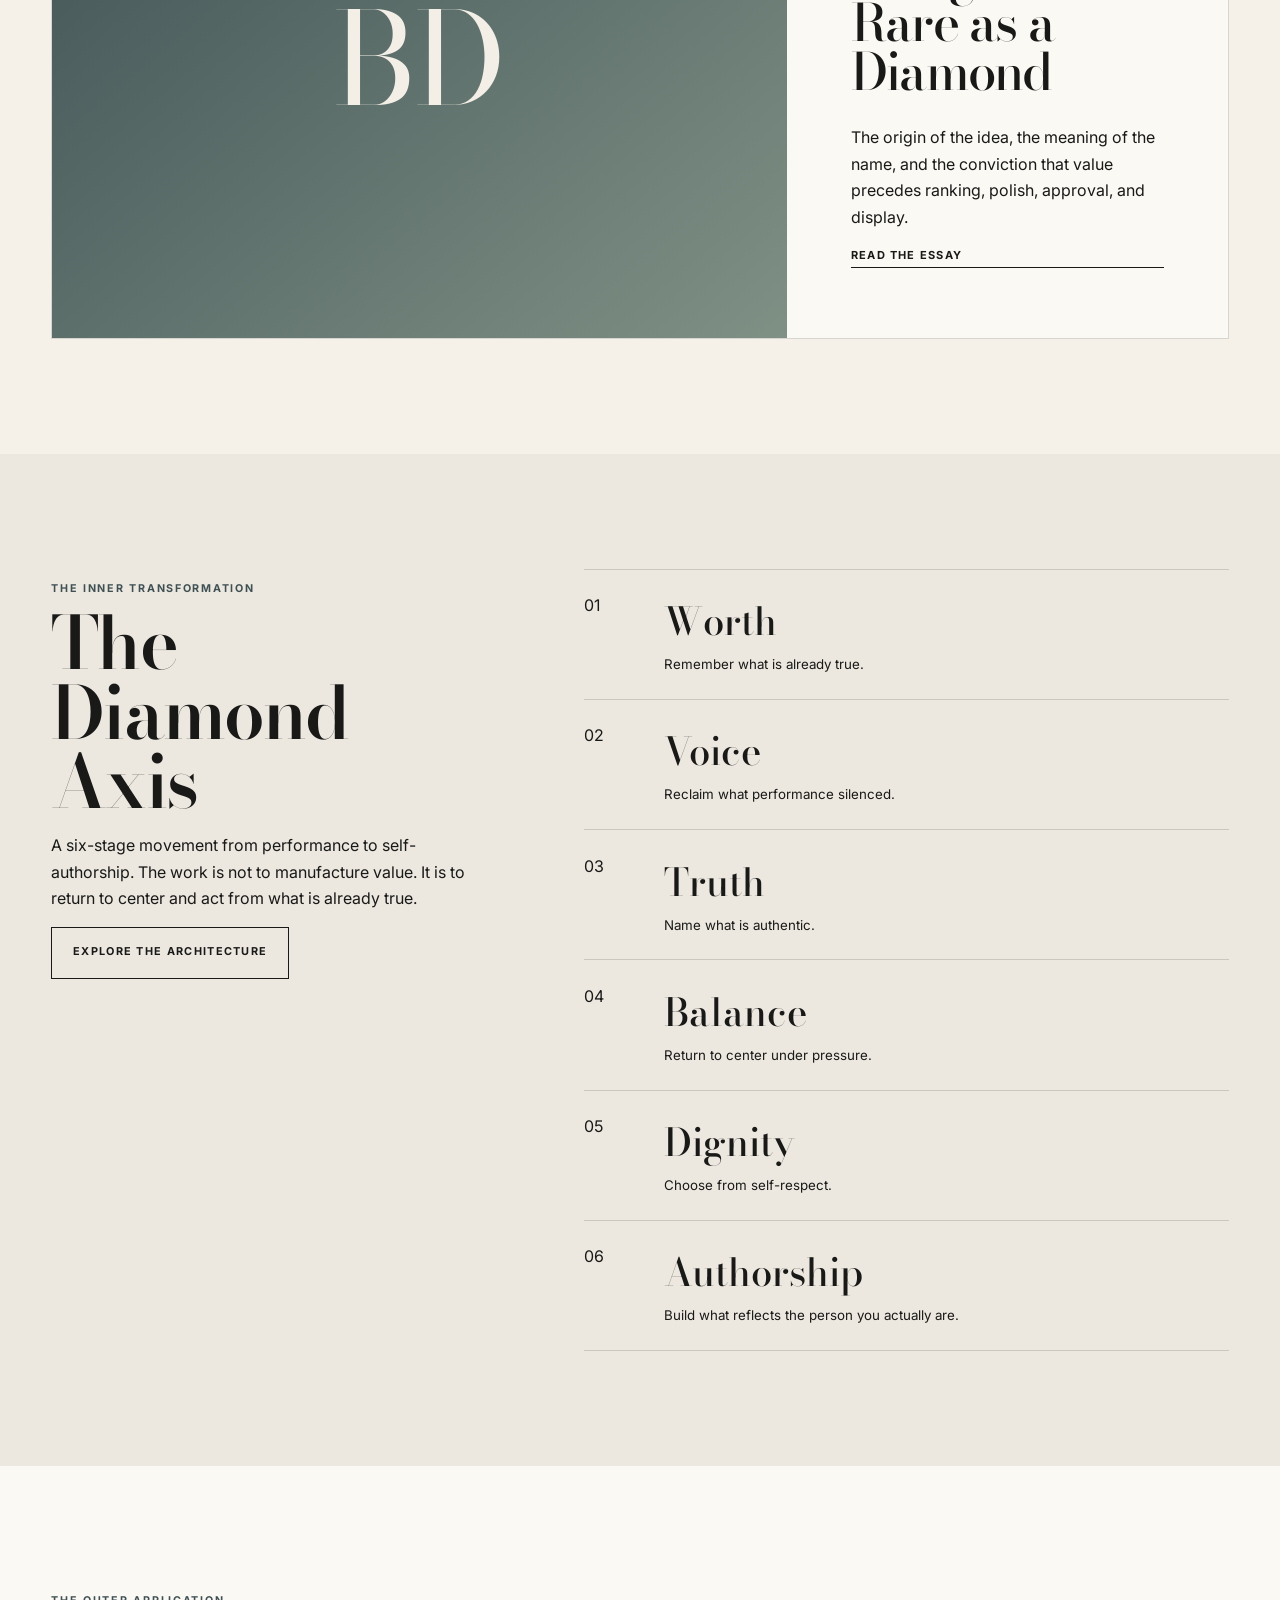
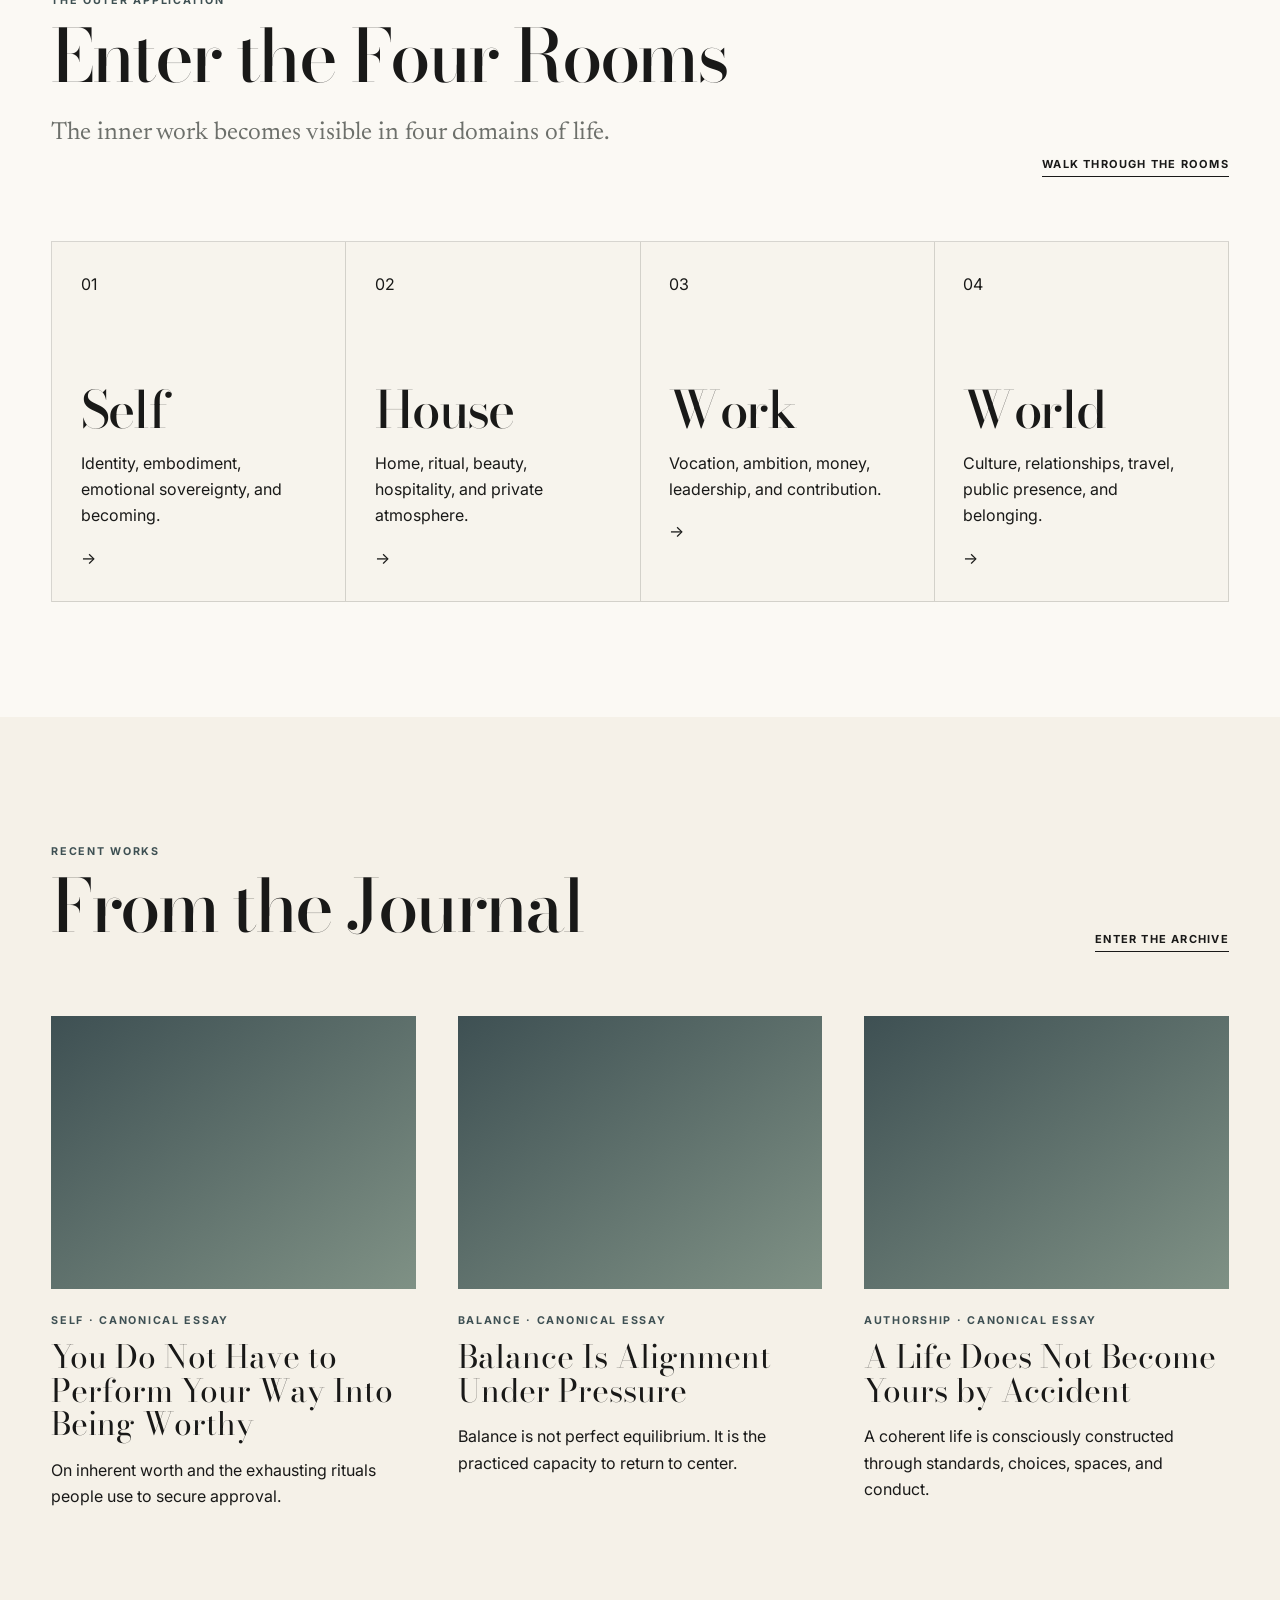
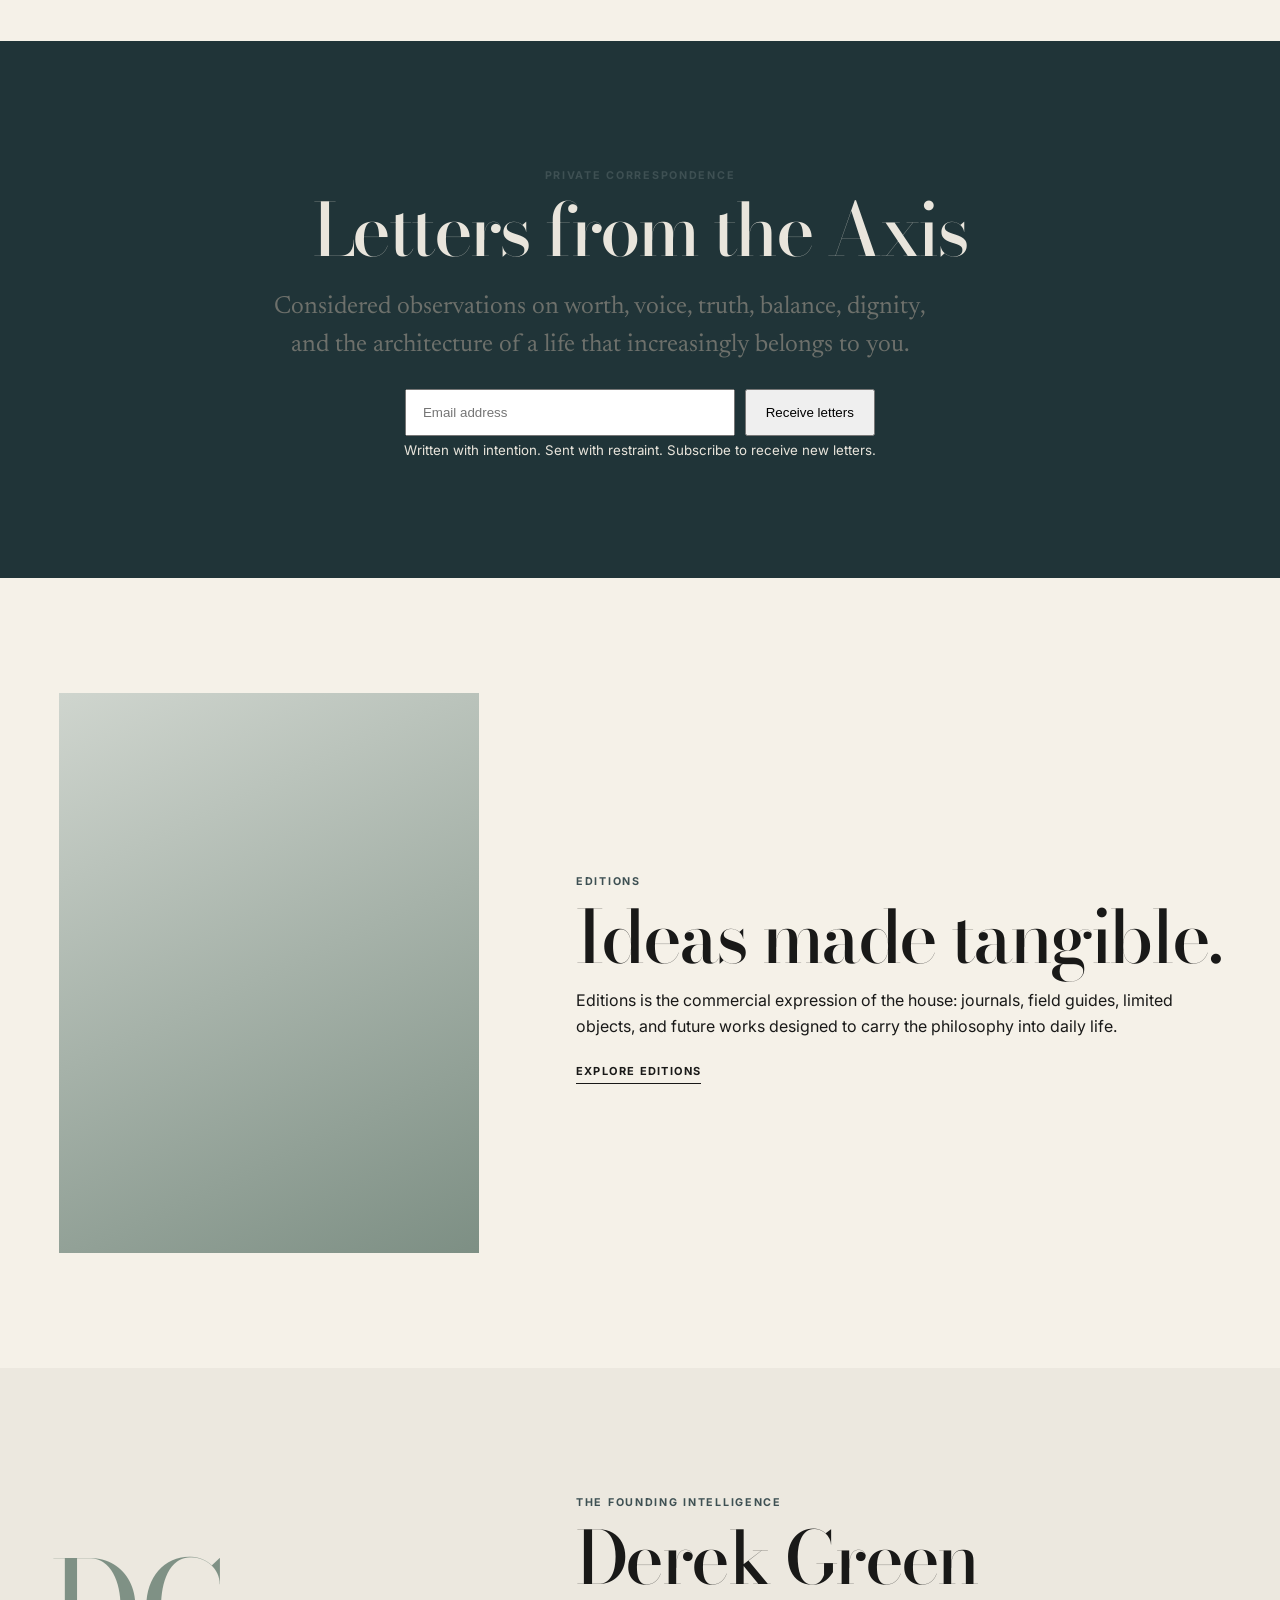
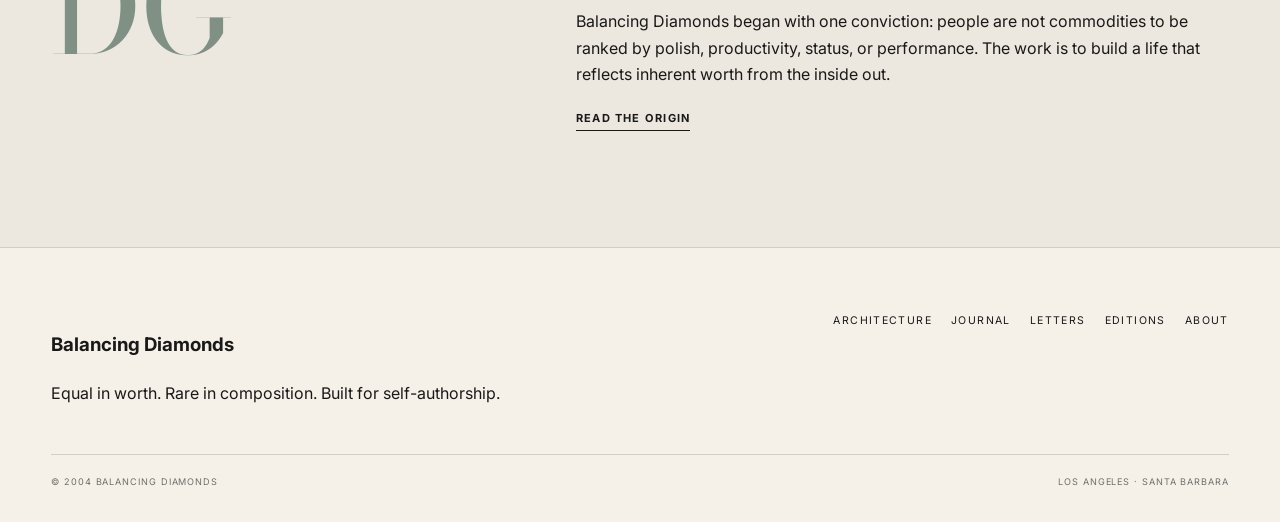
==== commit 98ec7ecb: "Route newsletter signups to subscribe@balancingdiamonds.com" ====
--- a/index.html
+++ b/index.html
@@ -20,7 +20,7 @@
 <section class="section axis"><div class="shell axis-grid"><div class="axis-intro"><p class="eyebrow">The inner transformation</p><h2 class="display">The Diamond Axis</h2><p>A six-stage movement from performance to self-authorship. The work is not to manufacture value. It is to return to center and act from what is already true.</p><a class="button secondary" href="architecture.html">Explore the architecture</a></div><ol class="axis-list"><li><span class="n">01</span><div><b>Worth</b><small>Remember what is already true.</small></div></li><li><span class="n">02</span><div><b>Voice</b><small>Reclaim what performance silenced.</small></div></li><li><span class="n">03</span><div><b>Truth</b><small>Name what is authentic.</small></div></li><li><span class="n">04</span><div><b>Balance</b><small>Return to center under pressure.</small></div></li><li><span class="n">05</span><div><b>Dignity</b><small>Choose from self-respect.</small></div></li><li><span class="n">06</span><div><b>Authorship</b><small>Build what reflects the person you actually are.</small></div></li></ol></div></section>
 <section class="section rooms"><div class="shell"><div class="split-head"><div><p class="eyebrow">The outer application</p><h2 class="display">Enter the Four Rooms</h2><p class="lede">The inner work becomes visible in four domains of life.</p></div><a class="text-link" href="rooms.html">Walk through the rooms</a></div><div class="room-grid"><a class="room" href="rooms.html#self"><span class="room-num">01</span><h3 class="display">Self</h3><p>Identity, embodiment, emotional sovereignty, and becoming.</p><span class="room-arrow">→</span></a><a class="room" href="rooms.html#house"><span class="room-num">02</span><h3 class="display">House</h3><p>Home, ritual, beauty, hospitality, and private atmosphere.</p><span class="room-arrow">→</span></a><a class="room" href="rooms.html#work"><span class="room-num">03</span><h3 class="display">Work</h3><p>Vocation, ambition, money, leadership, and contribution.</p><span class="room-arrow">→</span></a><a class="room" href="rooms.html#world"><span class="room-num">04</span><h3 class="display">World</h3><p>Culture, relationships, travel, public presence, and belonging.</p><span class="room-arrow">→</span></a></div></div></section>
 <section class="section"><div class="shell"><div class="split-head"><div><p class="eyebrow">Recent works</p><h2 class="display">From the Journal</h2></div><a class="text-link" href="journal.html">Enter the archive</a></div><div class="journal-grid"><article class="post"><div class="post-art"><i></i></div><p class="meta">Self · Canonical essay</p><h3>You Do Not Have to Perform Your Way Into Being Worthy</h3><p>On inherent worth and the exhausting rituals people use to secure approval.</p></article><article class="post"><div class="post-art"><i></i></div><p class="meta">Balance · Canonical essay</p><h3>Balance Is Alignment Under Pressure</h3><p>Balance is not perfect equilibrium. It is the practiced capacity to return to center.</p></article><article class="post"><div class="post-art"><i></i></div><p class="meta">Authorship · Canonical essay</p><h3>A Life Does Not Become Yours by Accident</h3><p>A coherent life is consciously constructed through standards, choices, spaces, and conduct.</p></article></div></div></section>
-<section class="section letters"><div class="letters-inner"><p class="eyebrow">Private correspondence</p><h2 class="display">Letters from the Axis</h2><p class="lede">Considered observations on worth, voice, truth, balance, dignity, and the architecture of a life that increasingly belongs to you.</p><form class="email-form" data-newsletter><input type="email" placeholder="Email address" aria-label="Email address" required><button type="submit">Receive letters</button><span data-note class="notice" style="display:none"></span></form><small>Written with intention. Sent with restraint. Enrollment opens soon.</small></div></section>
+<section class="section letters"><div class="letters-inner"><p class="eyebrow">Private correspondence</p><h2 class="display">Letters from the Axis</h2><p class="lede">Considered observations on worth, voice, truth, balance, dignity, and the architecture of a life that increasingly belongs to you.</p><form class="email-form" action="mailto:subscribe@balancingdiamonds.com" method="post" enctype="text/plain"><input type="email" name="subscriber_email" placeholder="Email address" aria-label="Email address" required><button type="submit">Receive letters</button></form><small>Written with intention. Sent with restraint. Subscribe to receive new letters.</small></div></section>
 <section class="section edition"><div class="shell edition-grid"><div class="edition-object" aria-hidden="true"></div><div class="edition-copy"><p class="eyebrow">Editions</p><h2 class="display">Ideas made tangible.</h2><p>Editions is the commercial expression of the house: journals, field guides, limited objects, and future works designed to carry the philosophy into daily life.</p><a class="text-link" href="editions.html">Explore Editions</a></div></div></section>
 <section class="section founder"><div class="shell founder-grid"><div class="founder-mark">DG</div><div class="founder-copy"><p class="eyebrow">The founding intelligence</p><h2 class="display">Derek Green</h2><p>Balancing Diamonds began with one conviction: people are not commodities to be ranked by polish, productivity, status, or performance. The work is to build a life that reflects inherent worth from the inside out.</p><a class="text-link" href="about.html">Read the origin</a></div></div></section>
 </main>
--- a/assets/styles.css
+++ b/assets/styles.css
@@ -1 +1 @@
-:root{--linen:#f5f1e8;--paper:#fbf9f4;--ink:#191918;--muted:#6d706b;--sage:#7f9185;--slate:#3e5053;--gold:#a68b5b;--line:rgba(25,25,24,.16);--serif:'Newsreader',Georgia,serif;--display:'Bodoni Moda',Didot,serif;--sans:'Inter',Arial,sans-serif;--shell:min(92vw,1360px)}*{box-sizing:border-box}html{scroll-behavior:smooth}body{margin:0;background:var(--linen);color:var(--ink);font:16px/1.65 var(--sans)}a{color:inherit}.shell{width:var(--shell);margin:auto}.site-header{position:sticky;top:0;z-index:50;background:rgba(245,241,232,.92);backdrop-filter:blur(18px);border-bottom:1px solid var(--line)}.header-inner{height:88px;display:grid;grid-template-columns:1fr auto;align-items:center;gap:2rem}.wordmark{text-decoration:none;display:flex;flex-direction:column}.wordmark strong{font:500 1.55rem/1 var(--display)}.wordmark span{margin-top:.35rem;font-size:.56rem;letter-spacing:.16em;text-transform:uppercase;color:var(--muted)}.nav{display:flex;gap:1.6rem}.nav a,.footer-links a{font-size:.66rem;letter-spacing:.13em;text-transform:uppercase;text-decoration:none}.menu-btn{display:none;background:none;border:0;font:600 .7rem var(--sans);letter-spacing:.12em;text-transform:uppercase}.hero{min-height:calc(100svh - 88px);display:flex;flex-direction:column;justify-content:space-between;background:linear-gradient(120deg,var(--paper),var(--linen))}.hero-inner{display:grid;grid-template-columns:1.55fr .75fr;align-items:center;gap:7vw;padding:9vh 0}.eyebrow,.label,.meta{font-size:.67rem;letter-spacing:.16em;text-transform:uppercase;font-weight:700;color:var(--slate)}.display{font-family:var(--display);font-weight:400;letter-spacing:-.035em;line-height:.95}.hero h1{font-size:clamp(4rem,8.5vw,9rem);max-width:900px;margin:.18em 0}.lede{font:400 clamp(1.2rem,2vw,1.55rem)/1.5 var(--serif);color:var(--muted);max-width:680px}.hero-actions{display:flex;gap:1.2rem;align-items:center;flex-wrap:wrap;margin-top:2rem}.button{display:inline-flex;min-height:52px;padding:.9rem 1.3rem;background:var(--ink);color:var(--paper);text-decoration:none;font-size:.68rem;font-weight:700;letter-spacing:.12em;text-transform:uppercase;border:1px solid var(--ink)}.button.secondary{background:transparent;color:var(--ink)}.text-link{display:inline-block;text-decoration:none;border-bottom:1px solid currentColor;padding-bottom:.18rem;font-size:.69rem;font-weight:700;letter-spacing:.11em;text-transform:uppercase}.diamond{width:min(20vw,260px);aspect-ratio:1;border:1px solid var(--sage);transform:rotate(45deg);margin:auto;position:relative}.diamond:before,.diamond:after{content:'';position:absolute;inset:18%;border:1px solid var(--line)}.diamond:after{inset:36%;border-color:var(--gold)}.diamond-label{margin-top:3rem;font-size:.58rem;letter-spacing:.15em;line-height:1.9;text-transform:uppercase;color:var(--muted);text-align:center}.hero-folio{display:flex;justify-content:space-between;border-top:1px solid var(--line);padding:1.1rem 0 1.3rem;font-size:.56rem;letter-spacing:.13em;text-transform:uppercase;color:var(--muted)}.statement{background:var(--slate);color:#f3efe7}.statement .shell{display:grid;grid-template-columns:.6fr 2fr;gap:3rem;align-items:center;padding:2.3rem 0}.quote{font:400 clamp(1.2rem,2.2vw,1.85rem)/1.4 var(--serif);margin:0}.section{padding:clamp(5.5rem,9vw,9rem) 0}.split-head{display:flex;justify-content:space-between;align-items:end;gap:2rem;margin-bottom:4rem}.split-head h2,.axis h2,.letters h2,.edition h2,.founder h2{font-size:clamp(3rem,5.7vw,6rem);margin:.15em 0}.feature{display:grid;grid-template-columns:1.25fr .75fr;min-height:560px;border:1px solid var(--line);background:var(--paper)}.feature-art{display:grid;place-items:center;background:linear-gradient(140deg,var(--slate),var(--sage));position:relative}.feature-art span{font:400 clamp(5rem,10vw,10rem) var(--display);color:#f3efe6}.feature-copy{padding:clamp(2.5rem,5vw,5.5rem);display:flex;flex-direction:column;justify-content:center}.feature-copy h3{font-size:clamp(2.2rem,4vw,4rem);margin:.25em 0}.axis{background:#ece8df}.axis-grid{display:grid;grid-template-columns:.8fr 1.2fr;gap:8vw}.axis-list{margin:0;padding:0;list-style:none;border-top:1px solid var(--line)}.axis-list li{display:grid;grid-template-columns:4rem 1fr;gap:1rem;padding:1.4rem 0;border-bottom:1px solid var(--line)}.axis-list b{display:block;font:400 clamp(1.7rem,3vw,3rem) var(--display)}.rooms{background:var(--paper)}.room-grid{display:grid;grid-template-columns:repeat(4,1fr);border-left:1px solid var(--line);border-top:1px solid var(--line)}.room{min-height:360px;padding:1.8rem;position:relative;border-right:1px solid var(--line);border-bottom:1px solid var(--line);text-decoration:none;background:#f7f4ed}.room h3{font-size:clamp(2.4rem,4vw,4rem);margin:5.5rem 0 1rem}.journal-grid{display:grid;grid-template-columns:repeat(3,1fr);gap:2.6rem}.post-art{aspect-ratio:4/3;background:linear-gradient(145deg,var(--slate),var(--sage));margin-bottom:1.4rem}.post h3{font:400 2rem/1.05 var(--display);margin:.5rem 0}.letters{background:#203438;color:#e9e5dc;text-align:center}.letters-inner{width:min(88vw,760px);margin:auto}.email-form{display:flex;justify-content:center;gap:.6rem;flex-wrap:wrap}.email-form input{min-width:min(100%,330px);padding:.9rem 1rem}.email-form button{padding:.9rem 1.2rem}.edition-grid,.founder-grid{display:grid;grid-template-columns:.8fr 1.2fr;gap:7vw;align-items:center}.edition-object{width:min(58vw,420px);aspect-ratio:3/4;background:linear-gradient(155deg,#cfd5ce,#7d8f84);justify-self:center}.founder{background:#ece8df}.founder-mark{font:400 clamp(5rem,10vw,10rem) var(--display);color:var(--sage)}.site-footer{padding:4rem 0 2rem;border-top:1px solid var(--line)}.footer-grid{display:grid;grid-template-columns:1fr auto;gap:2rem}.footer-links{display:flex;gap:1.2rem;flex-wrap:wrap}.footer-meta{grid-column:1/-1;display:flex;justify-content:space-between;border-top:1px solid var(--line);padding-top:1.2rem;font-size:.57rem;letter-spacing:.1em;text-transform:uppercase;color:var(--muted)}.page-hero{padding:7rem 0 5rem}.page-hero h1{font-size:clamp(4rem,8vw,8rem);margin:.1em 0}.page-copy{max-width:800px}.page-copy p{font:400 1.25rem/1.6 var(--serif);color:var(--muted)}.content-grid{display:grid;grid-template-columns:repeat(2,1fr);gap:1px;background:var(--line)}.content-card{background:var(--paper);padding:3rem}.content-card h2{font:400 2.8rem var(--display);margin:.2em 0}@media(max-width:980px){.nav{display:none;position:absolute;top:88px;left:0;right:0;background:var(--paper);padding:2rem 5vw;flex-direction:column}.nav.open{display:flex}.menu-btn{display:block}.hero-inner,.axis-grid,.edition-grid,.founder-grid{grid-template-columns:1fr}.diamond-wrap{display:none}.feature{grid-template-columns:1fr}.room-grid{grid-template-columns:repeat(2,1fr)}.journal-grid{grid-template-columns:1fr 1fr}.content-grid{grid-template-columns:1fr}}@media(max-width:620px){.header-inner{height:74px}.nav{top:74px}.wordmark span{display:none}.hero{min-height:auto}.hero-inner{padding:5rem 0 3rem}.hero h1{font-size:clamp(3.6rem,17vw,5.5rem)}.hero-folio,.footer-meta{flex-direction:column;gap:.4rem}.split-head{align-items:flex-start;flex-direction:column}.room-grid,.journal-grid{grid-template-columns:1fr}.footer-grid{grid-template-columns:1fr}.email-form{flex-direction:column}.email-form input{width:100%}}+:root{--linen:#f5f1e8;--paper:#fbf9f4;--ink:#191918;--muted:#6d706b;--sage:#7f9185;--slate:#3e5053;--gold:#a68b5b;--line:rgba(25,25,24,.16);--serif:'Newsreader',Georgia,serif;--display:'Bodoni Moda',Didot,serif;--sans:'Inter',Arial,sans-serif;--shell:min(92vw,1360px)}*{box-sizing:border-box}html{scroll-behavior:smooth}body{margin:0;background:var(--linen);color:var(--ink);font:16px/1.65 var(--sans)}a{color:inherit}.shell{width:var(--shell);margin:auto}.site-header{position:sticky;top:0;z-index:50;background:rgba(245,241,232,.92);backdrop-filter:blur(18px);border-bottom:1px solid var(--line)}.header-inner{height:88px;display:grid;grid-template-columns:1fr auto;align-items:center;gap:2rem}.wordmark{text-decoration:none;display:flex;flex-direction:column}.wordmark strong{font:600 1.6rem/1 var(--display);letter-spacing:-.02em}.wordmark span{margin-top:.35rem;font-size:.56rem;letter-spacing:.16em;text-transform:uppercase;color:var(--muted)}.nav{display:flex;gap:1.6rem}.nav a,.footer-links a{font-size:.66rem;letter-spacing:.13em;text-transform:uppercase;text-decoration:none}.menu-btn{display:none;background:none;border:0;font:600 .7rem var(--sans);letter-spacing:.12em;text-transform:uppercase}.hero{min-height:calc(100svh - 88px);display:flex;flex-direction:column;justify-content:space-between;background:linear-gradient(120deg,var(--paper),var(--linen))}.hero-inner{display:grid;grid-template-columns:1.55fr .75fr;align-items:center;gap:7vw;padding:9vh 0}.eyebrow,.label,.meta{font-size:.67rem;letter-spacing:.16em;text-transform:uppercase;font-weight:700;color:var(--slate)}.display{font-family:var(--display);font-weight:500;letter-spacing:-.035em;line-height:.95}.hero h1{font-size:clamp(4rem,8.5vw,9rem);max-width:900px;margin:.18em 0}.lede{font:400 clamp(1.2rem,2vw,1.55rem)/1.5 var(--serif);color:var(--muted);max-width:680px}.hero-actions{display:flex;gap:1.2rem;align-items:center;flex-wrap:wrap;margin-top:2rem}.button{display:inline-flex;min-height:52px;padding:.9rem 1.3rem;background:var(--ink);color:var(--paper);text-decoration:none;font-size:.68rem;font-weight:700;letter-spacing:.12em;text-transform:uppercase;border:1px solid var(--ink)}.button.secondary{background:transparent;color:var(--ink)}.text-link{display:inline-block;text-decoration:none;border-bottom:1px solid currentColor;padding-bottom:.18rem;font-size:.69rem;font-weight:700;letter-spacing:.11em;text-transform:uppercase}.diamond{width:min(20vw,260px);aspect-ratio:1;border:1px solid var(--sage);transform:rotate(45deg);margin:auto;position:relative}.diamond:before,.diamond:after{content:'';position:absolute;inset:18%;border:1px solid var(--line)}.diamond:after{inset:36%;border-color:var(--gold)}.diamond-label{margin-top:3rem;font-size:.58rem;letter-spacing:.15em;line-height:1.9;text-transform:uppercase;color:var(--muted);text-align:center}.hero-folio{display:flex;justify-content:space-between;border-top:1px solid var(--line);padding:1.1rem 0 1.3rem;font-size:.56rem;letter-spacing:.13em;text-transform:uppercase;color:var(--muted)}.statement{background:var(--slate);color:#f3efe7}.statement .shell{display:grid;grid-template-columns:.6fr 2fr;gap:3rem;align-items:center;padding:2.3rem 0}.quote{font:400 clamp(1.2rem,2.2vw,1.85rem)/1.4 var(--serif);margin:0}.section{padding:clamp(5.5rem,9vw,9rem) 0}.split-head{display:flex;justify-content:space-between;align-items:end;gap:2rem;margin-bottom:4rem}.split-head h2,.axis h2,.letters h2,.edition h2,.founder h2{font-size:clamp(3rem,5.7vw,6rem);margin:.15em 0}.feature{display:grid;grid-template-columns:1.25fr .75fr;min-height:560px;border:1px solid var(--line);background:var(--paper)}.feature-art{display:grid;place-items:center;background:linear-gradient(140deg,var(--slate),var(--sage));position:relative}.feature-art span{font:400 clamp(5rem,10vw,10rem) var(--display);color:#f3efe6}.feature-copy{padding:clamp(2.5rem,5vw,5.5rem);display:flex;flex-direction:column;justify-content:center}.feature-copy h3{font-size:clamp(2.2rem,4vw,4rem);margin:.25em 0}.axis{background:#ece8df}.axis-grid{display:grid;grid-template-columns:.8fr 1.2fr;gap:8vw}.axis-list{margin:0;padding:0;list-style:none;border-top:1px solid var(--line)}.axis-list li{display:grid;grid-template-columns:4rem 1fr;gap:1rem;padding:1.4rem 0;border-bottom:1px solid var(--line)}.axis-list b{display:block;font:500 clamp(1.7rem,3vw,3rem) var(--display)}.rooms{background:var(--paper)}.room-grid{display:grid;grid-template-columns:repeat(4,1fr);border-left:1px solid var(--line);border-top:1px solid var(--line)}.room{min-height:360px;padding:1.8rem;position:relative;border-right:1px solid var(--line);border-bottom:1px solid var(--line);text-decoration:none;background:#f7f4ed}.room h3{font-size:clamp(2.4rem,4vw,4rem);margin:5.5rem 0 1rem}.journal-grid{display:grid;grid-template-columns:repeat(3,1fr);gap:2.6rem}.post-art{aspect-ratio:4/3;background:linear-gradient(145deg,var(--slate),var(--sage));margin-bottom:1.4rem}.post h3{font:400 2rem/1.05 var(--display);margin:.5rem 0}.letters{background:#203438;color:#e9e5dc;text-align:center}.letters-inner{width:min(88vw,760px);margin:auto}.email-form{display:flex;justify-content:center;gap:.6rem;flex-wrap:wrap}.email-form input{min-width:min(100%,330px);padding:.9rem 1rem}.email-form button{padding:.9rem 1.2rem}.edition-grid,.founder-grid{display:grid;grid-template-columns:.8fr 1.2fr;gap:7vw;align-items:center}.edition-object{width:min(58vw,420px);aspect-ratio:3/4;background:linear-gradient(155deg,#cfd5ce,#7d8f84);justify-self:center}.founder{background:#ece8df}.founder-mark{font:400 clamp(5rem,10vw,10rem) var(--display);color:var(--sage)}.site-footer{padding:4rem 0 2rem;border-top:1px solid var(--line)}.footer-grid{display:grid;grid-template-columns:1fr auto;gap:2rem}.footer-links{display:flex;gap:1.2rem;flex-wrap:wrap}.footer-meta{grid-column:1/-1;display:flex;justify-content:space-between;border-top:1px solid var(--line);padding-top:1.2rem;font-size:.57rem;letter-spacing:.1em;text-transform:uppercase;color:var(--muted)}.page-hero{padding:7rem 0 5rem}.page-hero h1{font-size:clamp(4rem,8vw,8rem);margin:.1em 0}.page-copy{max-width:800px}.page-copy p{font:400 1.25rem/1.6 var(--serif);color:var(--muted)}.content-grid{display:grid;grid-template-columns:repeat(2,1fr);gap:1px;background:var(--line)}.content-card{background:var(--paper);padding:3rem}.content-card h2{font:400 2.8rem var(--display);margin:.2em 0}@media(max-width:980px){.nav{display:none;position:absolute;top:88px;left:0;right:0;background:var(--paper);padding:2rem 5vw;flex-direction:column}.nav.open{display:flex}.menu-btn{display:block}.hero-inner,.axis-grid,.edition-grid,.founder-grid{grid-template-columns:1fr}.diamond-wrap{display:none}.feature{grid-template-columns:1fr}.room-grid{grid-template-columns:repeat(2,1fr)}.journal-grid{grid-template-columns:1fr 1fr}.content-grid{grid-template-columns:1fr}}@media(max-width:620px){.header-inner{height:74px}.nav{top:74px}.wordmark span{display:none}.hero{min-height:auto}.hero-inner{padding:5rem 0 3rem}.hero h1{font-size:clamp(3.6rem,17vw,5.5rem)}.hero-folio,.footer-meta{flex-direction:column;gap:.4rem}.split-head{align-items:flex-start;flex-direction:column}.room-grid,.journal-grid{grid-template-columns:1fr}.footer-grid{grid-template-columns:1fr}.email-form{flex-direction:column}.email-form input{width:100%}}.axis h2{font-weight:600;letter-spacing:-.025em}.wordmark strong{font-synthesis:none}
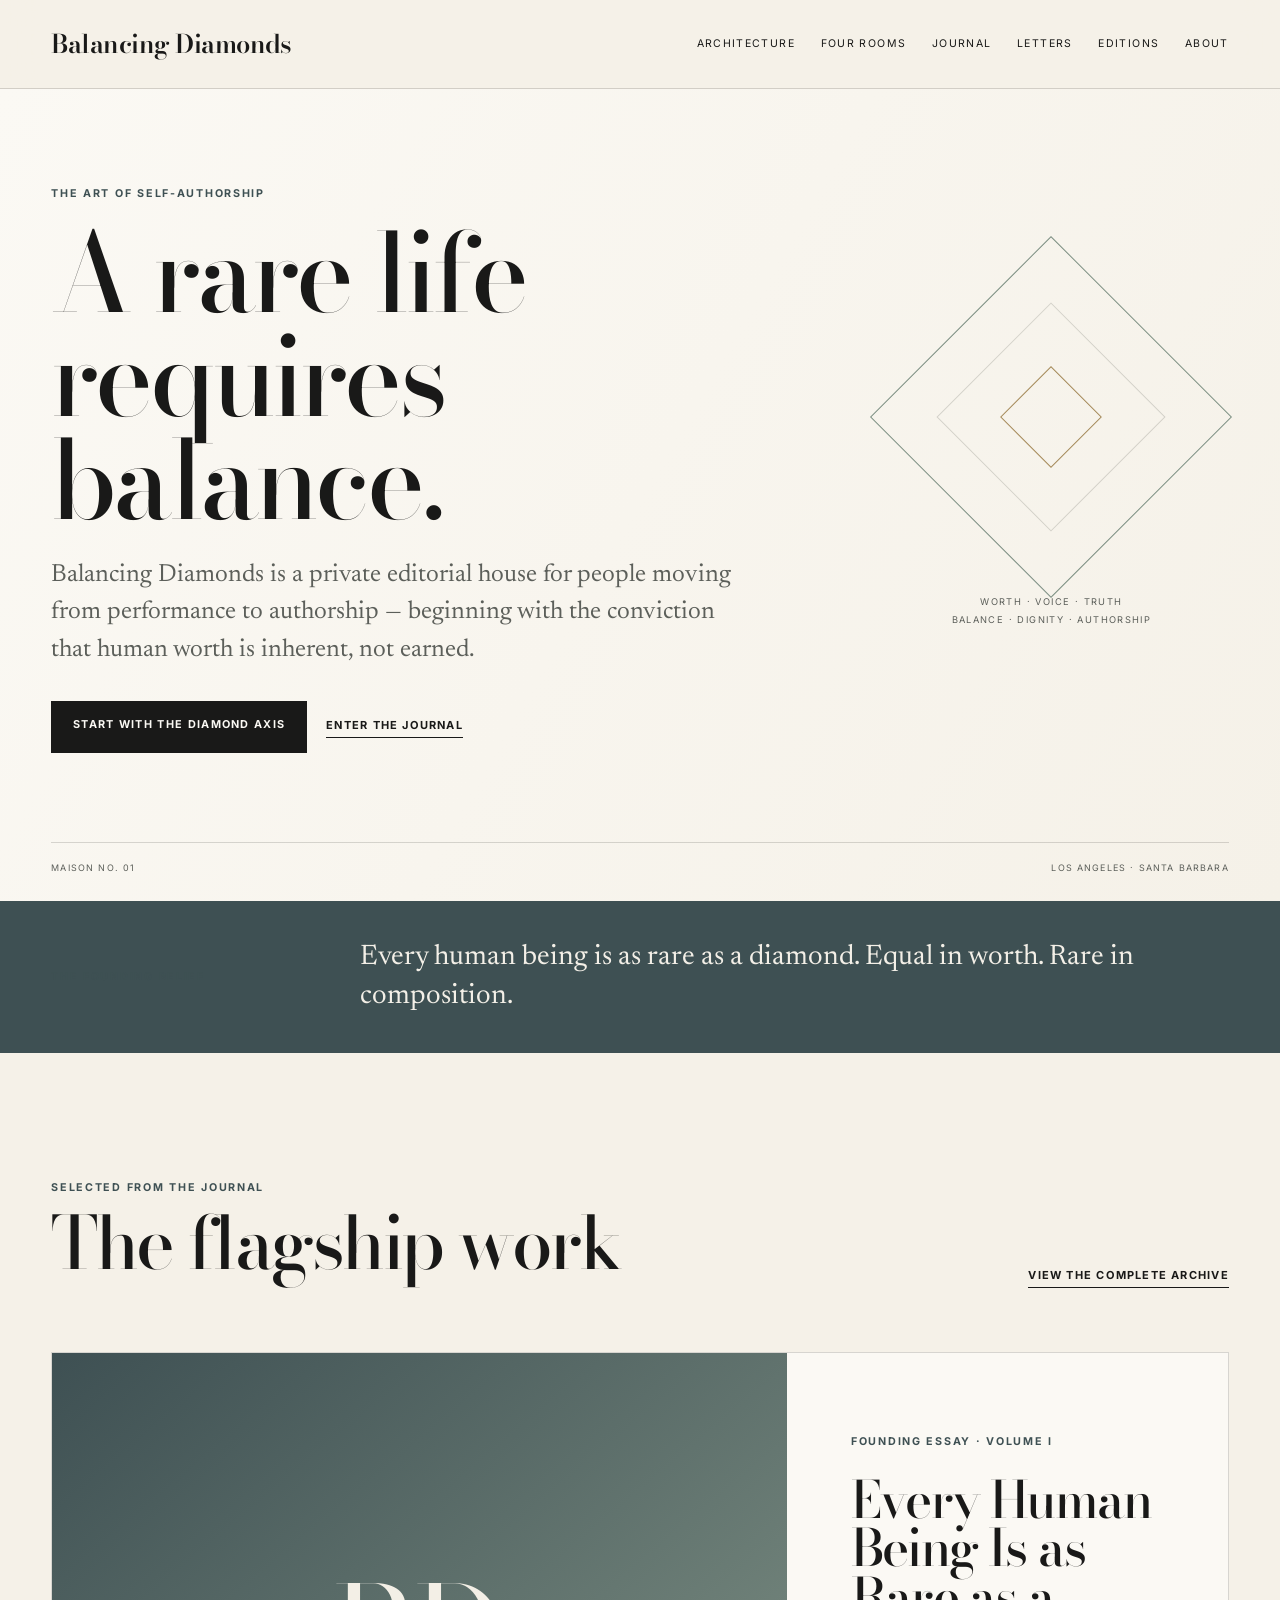
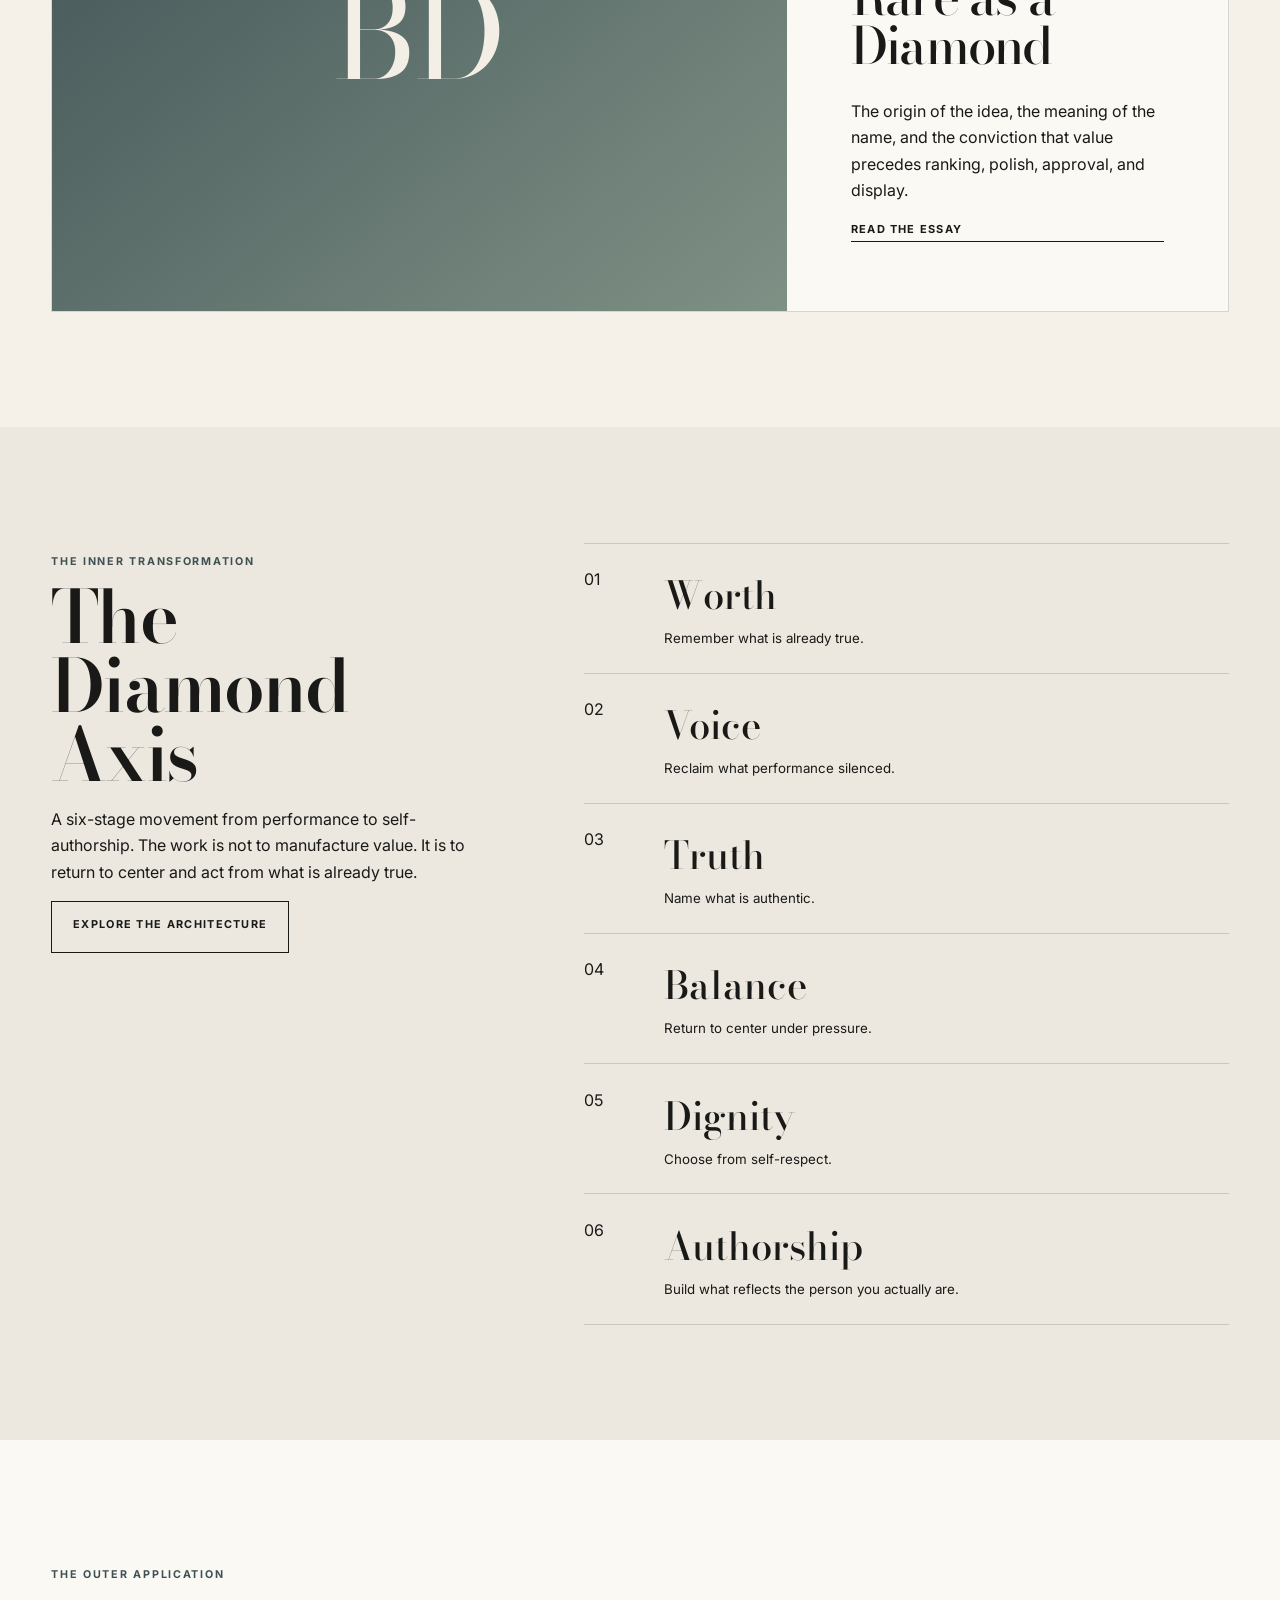
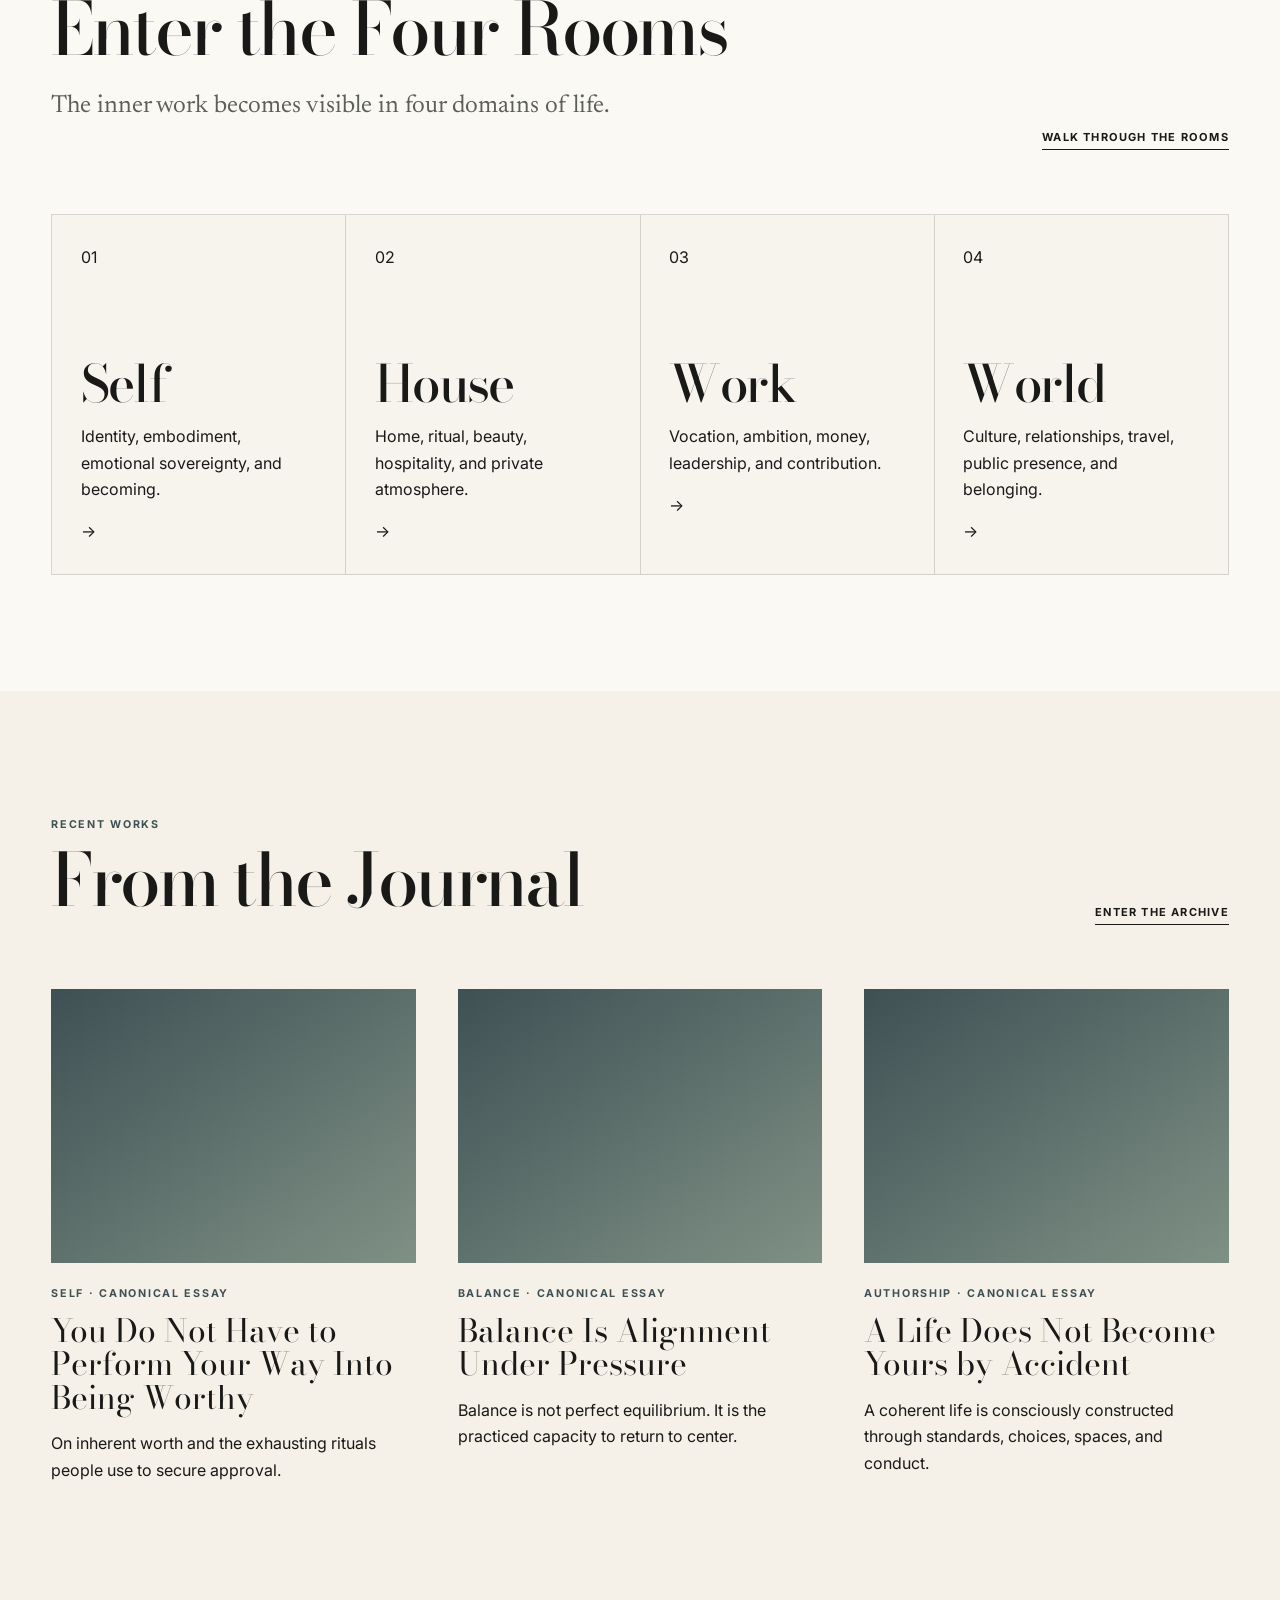
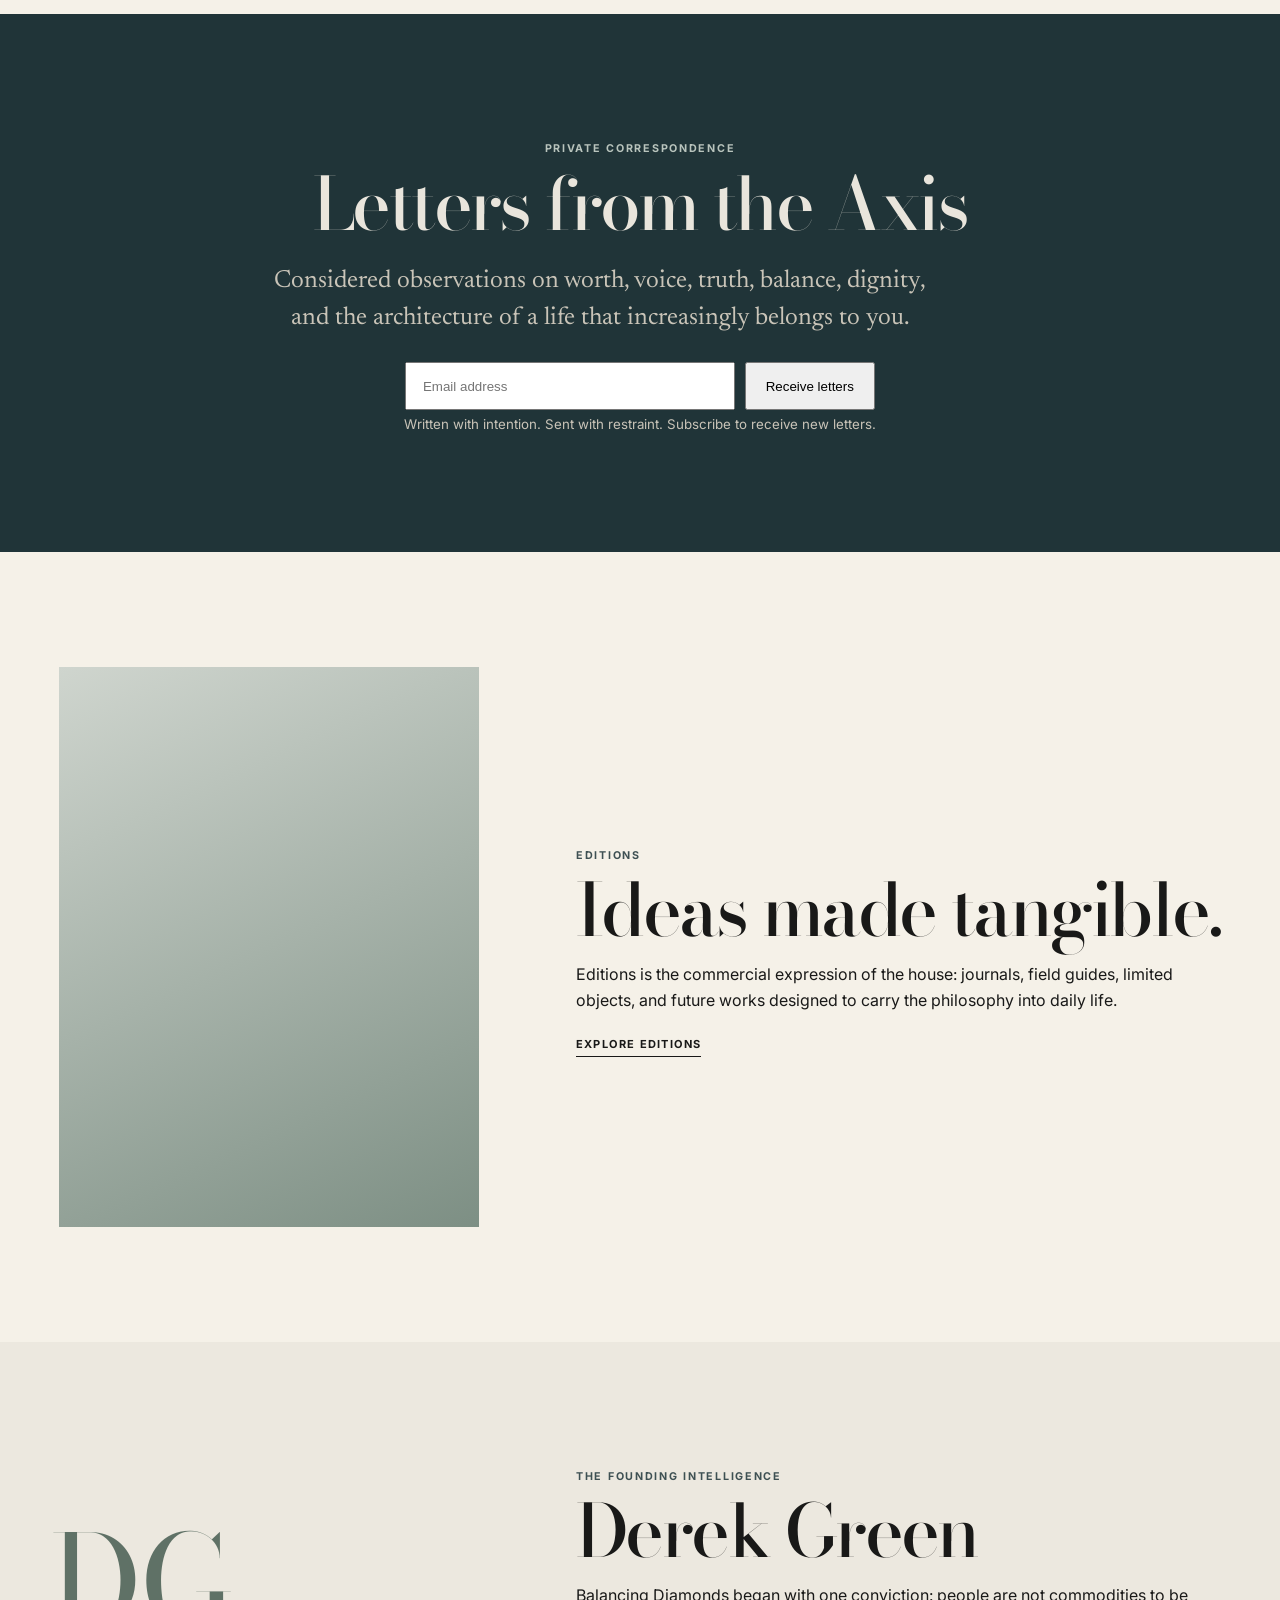
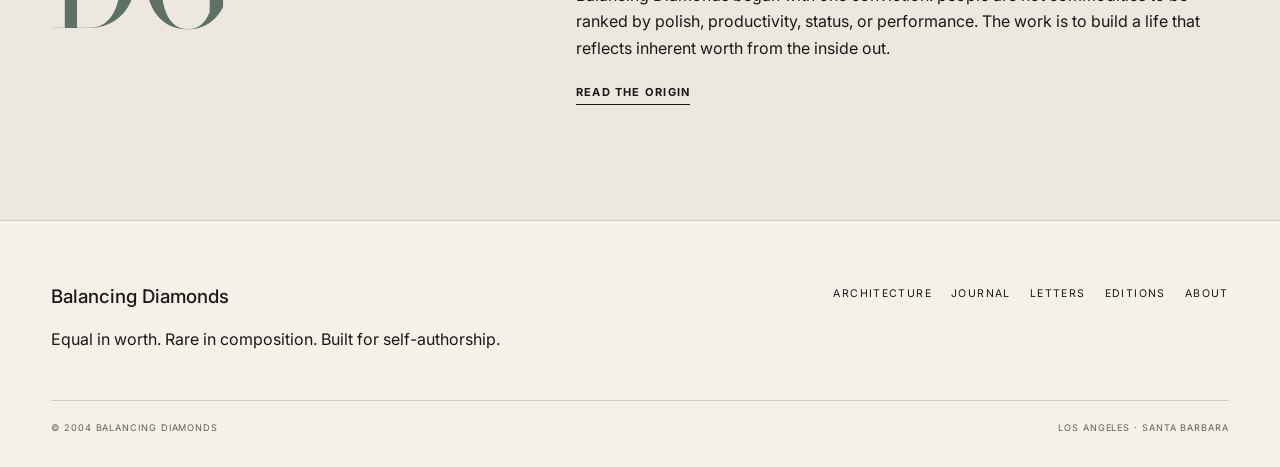
==== commit 6c77ac7b: "Harden Balancing Diamonds against the site launch checklist - Canonical, Open Graph and Twitter tags" ====
--- a/index.html
+++ b/index.html
@@ -4,15 +4,15 @@
 <meta charset="utf-8"><meta name="viewport" content="width=device-width,initial-scale=1">
 <title>Balancing Diamonds — A Rare Life Requires Balance</title>
 <meta name="description" content="Balancing Diamonds is an editorial maison about inherent worth, self-authorship, and building a life that belongs to the same person in every room.">
-<link rel="canonical" href="https://balancingdiamonds.com/">
-<meta property="og:title" content="Balancing Diamonds — A Rare Life Requires Balance"><meta property="og:description" content="Equal in worth. Rare in composition. Built for self-authorship."><meta property="og:type" content="website"><meta property="og:url" content="https://balancingdiamonds.com/">
-<link rel="preconnect" href="https://fonts.googleapis.com"><link rel="preconnect" href="https://fonts.gstatic.com" crossorigin><link href="https://fonts.googleapis.com/css2?family=Bodoni+Moda:opsz,wght@6..96,400;6..96,500&family=Inter:wght@400;500;600;700&family=Newsreader:opsz,wght@6..72,400;6..72,500&display=swap" rel="stylesheet">
+
+
+<link rel="canonical" href="https://www.balancingdiamonds.com/"><meta property="og:title" content="Balancing Diamonds — A Rare Life Requires Balance"><meta property="og:description" content="Balancing Diamonds is an editorial maison about inherent worth, self-authorship, and building a life that belongs to the same person in every room."><meta property="og:type" content="website"><meta property="og:url" content="https://www.balancingdiamonds.com/"><meta property="og:site_name" content="Balancing Diamonds"><meta name="twitter:card" content="summary"><link rel="preconnect" href="https://fonts.googleapis.com"><link rel="preconnect" href="https://fonts.gstatic.com" crossorigin><link href="https://fonts.googleapis.com/css2?family=Bodoni+Moda:opsz,wght@6..96,400;6..96,500&family=Inter:wght@400;500;600;700&family=Newsreader:opsz,wght@6..72,400;6..72,500&display=swap" rel="stylesheet">
 <link rel="stylesheet" href="assets/styles.css">
-<script type="application/ld+json">{"@context":"https://schema.org","@type":"Organization","name":"Balancing Diamonds","url":"https://balancingdiamonds.com","founder":{"@type":"Person","name":"Derek Green"},"description":"An editorial maison about inherent worth, balance, and self-authorship."}</script>
-</head>
+
+<script type="application/ld+json">{"@context": "https://schema.org", "@graph": [{"@type": "Organization", "@id": "https://www.balancingdiamonds.com/#org", "name": "Balancing Diamonds", "url": "https://www.balancingdiamonds.com/", "founder": {"@type": "Person", "name": "Derek Green"}, "description": "An editorial maison about inherent worth, balance, and self-authorship."}, {"@type": "WebSite", "@id": "https://www.balancingdiamonds.com/#site", "url": "https://www.balancingdiamonds.com/", "name": "Balancing Diamonds", "publisher": {"@id": "https://www.balancingdiamonds.com/#org"}}]}</script></head>
 <body>
 <a class="skip" href="#main">Skip to content</a>
-<header class="site-header"><div class="shell header-inner"><a class="wordmark" href="index.html"><strong>Balancing Diamonds</strong></a><nav class="nav" aria-label="Primary"><a href="architecture.html">Architecture</a><a href="rooms.html">Four Rooms</a><a href="journal.html">Journal</a><a href="letters.html">Letters</a><a href="editions.html">Editions</a><a href="about.html">About</a></nav><button class="menu-btn" aria-expanded="false">Menu</button></div></header>
+<header class="site-header"><div class="shell header-inner"><a class="wordmark" href="index.html"><strong>Balancing Diamonds</strong></a><nav class="nav" id="primary-nav" aria-label="Primary"><a href="architecture.html">Architecture</a><a href="rooms.html">Four Rooms</a><a href="journal.html">Journal</a><a href="letters.html">Letters</a><a href="editions.html">Editions</a><a href="about.html">About</a></nav><button class="menu-btn" type="button" aria-expanded="false" aria-controls="primary-nav">Menu</button></div></header>
 <main id="main">
 <section class="hero"><div class="shell hero-inner"><div class="hero-copy"><p class="eyebrow">The art of self-authorship</p><h1 class="display">A rare life requires balance.</h1><p class="lede">Balancing Diamonds is a private editorial house for people moving from performance to authorship — beginning with the conviction that human worth is inherent, not earned.</p><div class="hero-actions"><a class="button" href="architecture.html">Start with the Diamond Axis</a><a class="text-link" href="journal.html">Enter the Journal</a></div></div><div class="diamond-wrap" aria-hidden="true"><div class="diamond"><span></span></div><p class="diamond-label">Worth · Voice · Truth<br>Balance · Dignity · Authorship</p></div></div><div class="shell hero-folio"><span>Maison No. 01</span><span>Los Angeles · Santa Barbara</span></div></section>
 <section class="statement"><div class="shell"><p class="label">The founding belief</p><p class="quote">Every human being is as rare as a diamond. Equal in worth. Rare in composition.</p></div></section>
@@ -20,10 +20,10 @@
 <section class="section axis"><div class="shell axis-grid"><div class="axis-intro"><p class="eyebrow">The inner transformation</p><h2 class="display">The Diamond Axis</h2><p>A six-stage movement from performance to self-authorship. The work is not to manufacture value. It is to return to center and act from what is already true.</p><a class="button secondary" href="architecture.html">Explore the architecture</a></div><ol class="axis-list"><li><span class="n">01</span><div><b>Worth</b><small>Remember what is already true.</small></div></li><li><span class="n">02</span><div><b>Voice</b><small>Reclaim what performance silenced.</small></div></li><li><span class="n">03</span><div><b>Truth</b><small>Name what is authentic.</small></div></li><li><span class="n">04</span><div><b>Balance</b><small>Return to center under pressure.</small></div></li><li><span class="n">05</span><div><b>Dignity</b><small>Choose from self-respect.</small></div></li><li><span class="n">06</span><div><b>Authorship</b><small>Build what reflects the person you actually are.</small></div></li></ol></div></section>
 <section class="section rooms"><div class="shell"><div class="split-head"><div><p class="eyebrow">The outer application</p><h2 class="display">Enter the Four Rooms</h2><p class="lede">The inner work becomes visible in four domains of life.</p></div><a class="text-link" href="rooms.html">Walk through the rooms</a></div><div class="room-grid"><a class="room" href="rooms.html#self"><span class="room-num">01</span><h3 class="display">Self</h3><p>Identity, embodiment, emotional sovereignty, and becoming.</p><span class="room-arrow">→</span></a><a class="room" href="rooms.html#house"><span class="room-num">02</span><h3 class="display">House</h3><p>Home, ritual, beauty, hospitality, and private atmosphere.</p><span class="room-arrow">→</span></a><a class="room" href="rooms.html#work"><span class="room-num">03</span><h3 class="display">Work</h3><p>Vocation, ambition, money, leadership, and contribution.</p><span class="room-arrow">→</span></a><a class="room" href="rooms.html#world"><span class="room-num">04</span><h3 class="display">World</h3><p>Culture, relationships, travel, public presence, and belonging.</p><span class="room-arrow">→</span></a></div></div></section>
 <section class="section"><div class="shell"><div class="split-head"><div><p class="eyebrow">Recent works</p><h2 class="display">From the Journal</h2></div><a class="text-link" href="journal.html">Enter the archive</a></div><div class="journal-grid"><article class="post"><div class="post-art"><i></i></div><p class="meta">Self · Canonical essay</p><h3>You Do Not Have to Perform Your Way Into Being Worthy</h3><p>On inherent worth and the exhausting rituals people use to secure approval.</p></article><article class="post"><div class="post-art"><i></i></div><p class="meta">Balance · Canonical essay</p><h3>Balance Is Alignment Under Pressure</h3><p>Balance is not perfect equilibrium. It is the practiced capacity to return to center.</p></article><article class="post"><div class="post-art"><i></i></div><p class="meta">Authorship · Canonical essay</p><h3>A Life Does Not Become Yours by Accident</h3><p>A coherent life is consciously constructed through standards, choices, spaces, and conduct.</p></article></div></div></section>
-<section class="section letters"><div class="letters-inner"><p class="eyebrow">Private correspondence</p><h2 class="display">Letters from the Axis</h2><p class="lede">Considered observations on worth, voice, truth, balance, dignity, and the architecture of a life that increasingly belongs to you.</p><form class="email-form" action="mailto:subscribe@balancingdiamonds.com" method="post" enctype="text/plain"><input type="email" name="subscriber_email" placeholder="Email address" aria-label="Email address" required><button type="submit">Receive letters</button></form><small>Written with intention. Sent with restraint. Subscribe to receive new letters.</small></div></section>
+<section class="section letters"><div class="letters-inner"><p class="eyebrow">Private correspondence</p><h2 class="display">Letters from the Axis</h2><p class="lede">Considered observations on worth, voice, truth, balance, dignity, and the architecture of a life that increasingly belongs to you.</p><form class="email-form" action="mailto:subscribe@balancingdiamonds.com" method="post" enctype="text/plain"><label class="sr-only" for="email-index">Email address</label><input id="email-index" type="email" name="subscriber_email" placeholder="Email address" autocomplete="email" required><button type="submit">Receive letters</button></form><small>Written with intention. Sent with restraint. Subscribe to receive new letters.</small></div></section>
 <section class="section edition"><div class="shell edition-grid"><div class="edition-object" aria-hidden="true"></div><div class="edition-copy"><p class="eyebrow">Editions</p><h2 class="display">Ideas made tangible.</h2><p>Editions is the commercial expression of the house: journals, field guides, limited objects, and future works designed to carry the philosophy into daily life.</p><a class="text-link" href="editions.html">Explore Editions</a></div></div></section>
 <section class="section founder"><div class="shell founder-grid"><div class="founder-mark">DG</div><div class="founder-copy"><p class="eyebrow">The founding intelligence</p><h2 class="display">Derek Green</h2><p>Balancing Diamonds began with one conviction: people are not commodities to be ranked by polish, productivity, status, or performance. The work is to build a life that reflects inherent worth from the inside out.</p><a class="text-link" href="about.html">Read the origin</a></div></div></section>
 </main>
-<footer class="site-footer"><div class="shell footer-grid"><div><h3>Balancing Diamonds</h3><p>Equal in worth. Rare in composition. Built for self-authorship.</p></div><nav class="footer-links"><a href="architecture.html">Architecture</a><a href="journal.html">Journal</a><a href="letters.html">Letters</a><a href="editions.html">Editions</a><a href="about.html">About</a></nav><div class="footer-meta"><span>© 2004 Balancing Diamonds</span><span>Los Angeles · Santa Barbara</span></div></div></footer>
+<footer class="site-footer"><div class="shell footer-grid"><div><p class="footer-title">Balancing Diamonds</p><p>Equal in worth. Rare in composition. Built for self-authorship.</p></div><nav class="footer-links" aria-label="Footer"><a href="architecture.html">Architecture</a><a href="journal.html">Journal</a><a href="letters.html">Letters</a><a href="editions.html">Editions</a><a href="about.html">About</a></nav><div class="footer-meta"><span>© 2004 Balancing Diamonds</span><span>Los Angeles · Santa Barbara</span></div></div></footer>
 <script src="assets/site.js" defer></script>
 </body></html>
--- a/assets/styles.css
+++ b/assets/styles.css
@@ -1 +1 @@
-:root{--linen:#f5f1e8;--paper:#fbf9f4;--ink:#191918;--muted:#6d706b;--sage:#7f9185;--slate:#3e5053;--gold:#a68b5b;--line:rgba(25,25,24,.16);--serif:'Newsreader',Georgia,serif;--display:'Bodoni Moda',Didot,serif;--sans:'Inter',Arial,sans-serif;--shell:min(92vw,1360px)}*{box-sizing:border-box}html{scroll-behavior:smooth}body{margin:0;background:var(--linen);color:var(--ink);font:16px/1.65 var(--sans)}a{color:inherit}.shell{width:var(--shell);margin:auto}.site-header{position:sticky;top:0;z-index:50;background:rgba(245,241,232,.92);backdrop-filter:blur(18px);border-bottom:1px solid var(--line)}.header-inner{height:88px;display:grid;grid-template-columns:1fr auto;align-items:center;gap:2rem}.wordmark{text-decoration:none;display:flex;flex-direction:column}.wordmark strong{font:600 1.6rem/1 var(--display);letter-spacing:-.02em}.wordmark span{margin-top:.35rem;font-size:.56rem;letter-spacing:.16em;text-transform:uppercase;color:var(--muted)}.nav{display:flex;gap:1.6rem}.nav a,.footer-links a{font-size:.66rem;letter-spacing:.13em;text-transform:uppercase;text-decoration:none}.menu-btn{display:none;background:none;border:0;font:600 .7rem var(--sans);letter-spacing:.12em;text-transform:uppercase}.hero{min-height:calc(100svh - 88px);display:flex;flex-direction:column;justify-content:space-between;background:linear-gradient(120deg,var(--paper),var(--linen))}.hero-inner{display:grid;grid-template-columns:1.55fr .75fr;align-items:center;gap:7vw;padding:9vh 0}.eyebrow,.label,.meta{font-size:.67rem;letter-spacing:.16em;text-transform:uppercase;font-weight:700;color:var(--slate)}.display{font-family:var(--display);font-weight:500;letter-spacing:-.035em;line-height:.95}.hero h1{font-size:clamp(4rem,8.5vw,9rem);max-width:900px;margin:.18em 0}.lede{font:400 clamp(1.2rem,2vw,1.55rem)/1.5 var(--serif);color:var(--muted);max-width:680px}.hero-actions{display:flex;gap:1.2rem;align-items:center;flex-wrap:wrap;margin-top:2rem}.button{display:inline-flex;min-height:52px;padding:.9rem 1.3rem;background:var(--ink);color:var(--paper);text-decoration:none;font-size:.68rem;font-weight:700;letter-spacing:.12em;text-transform:uppercase;border:1px solid var(--ink)}.button.secondary{background:transparent;color:var(--ink)}.text-link{display:inline-block;text-decoration:none;border-bottom:1px solid currentColor;padding-bottom:.18rem;font-size:.69rem;font-weight:700;letter-spacing:.11em;text-transform:uppercase}.diamond{width:min(20vw,260px);aspect-ratio:1;border:1px solid var(--sage);transform:rotate(45deg);margin:auto;position:relative}.diamond:before,.diamond:after{content:'';position:absolute;inset:18%;border:1px solid var(--line)}.diamond:after{inset:36%;border-color:var(--gold)}.diamond-label{margin-top:3rem;font-size:.58rem;letter-spacing:.15em;line-height:1.9;text-transform:uppercase;color:var(--muted);text-align:center}.hero-folio{display:flex;justify-content:space-between;border-top:1px solid var(--line);padding:1.1rem 0 1.3rem;font-size:.56rem;letter-spacing:.13em;text-transform:uppercase;color:var(--muted)}.statement{background:var(--slate);color:#f3efe7}.statement .shell{display:grid;grid-template-columns:.6fr 2fr;gap:3rem;align-items:center;padding:2.3rem 0}.quote{font:400 clamp(1.2rem,2.2vw,1.85rem)/1.4 var(--serif);margin:0}.section{padding:clamp(5.5rem,9vw,9rem) 0}.split-head{display:flex;justify-content:space-between;align-items:end;gap:2rem;margin-bottom:4rem}.split-head h2,.axis h2,.letters h2,.edition h2,.founder h2{font-size:clamp(3rem,5.7vw,6rem);margin:.15em 0}.feature{display:grid;grid-template-columns:1.25fr .75fr;min-height:560px;border:1px solid var(--line);background:var(--paper)}.feature-art{display:grid;place-items:center;background:linear-gradient(140deg,var(--slate),var(--sage));position:relative}.feature-art span{font:400 clamp(5rem,10vw,10rem) var(--display);color:#f3efe6}.feature-copy{padding:clamp(2.5rem,5vw,5.5rem);display:flex;flex-direction:column;justify-content:center}.feature-copy h3{font-size:clamp(2.2rem,4vw,4rem);margin:.25em 0}.axis{background:#ece8df}.axis-grid{display:grid;grid-template-columns:.8fr 1.2fr;gap:8vw}.axis-list{margin:0;padding:0;list-style:none;border-top:1px solid var(--line)}.axis-list li{display:grid;grid-template-columns:4rem 1fr;gap:1rem;padding:1.4rem 0;border-bottom:1px solid var(--line)}.axis-list b{display:block;font:500 clamp(1.7rem,3vw,3rem) var(--display)}.rooms{background:var(--paper)}.room-grid{display:grid;grid-template-columns:repeat(4,1fr);border-left:1px solid var(--line);border-top:1px solid var(--line)}.room{min-height:360px;padding:1.8rem;position:relative;border-right:1px solid var(--line);border-bottom:1px solid var(--line);text-decoration:none;background:#f7f4ed}.room h3{font-size:clamp(2.4rem,4vw,4rem);margin:5.5rem 0 1rem}.journal-grid{display:grid;grid-template-columns:repeat(3,1fr);gap:2.6rem}.post-art{aspect-ratio:4/3;background:linear-gradient(145deg,var(--slate),var(--sage));margin-bottom:1.4rem}.post h3{font:400 2rem/1.05 var(--display);margin:.5rem 0}.letters{background:#203438;color:#e9e5dc;text-align:center}.letters-inner{width:min(88vw,760px);margin:auto}.email-form{display:flex;justify-content:center;gap:.6rem;flex-wrap:wrap}.email-form input{min-width:min(100%,330px);padding:.9rem 1rem}.email-form button{padding:.9rem 1.2rem}.edition-grid,.founder-grid{display:grid;grid-template-columns:.8fr 1.2fr;gap:7vw;align-items:center}.edition-object{width:min(58vw,420px);aspect-ratio:3/4;background:linear-gradient(155deg,#cfd5ce,#7d8f84);justify-self:center}.founder{background:#ece8df}.founder-mark{font:400 clamp(5rem,10vw,10rem) var(--display);color:var(--sage)}.site-footer{padding:4rem 0 2rem;border-top:1px solid var(--line)}.footer-grid{display:grid;grid-template-columns:1fr auto;gap:2rem}.footer-links{display:flex;gap:1.2rem;flex-wrap:wrap}.footer-meta{grid-column:1/-1;display:flex;justify-content:space-between;border-top:1px solid var(--line);padding-top:1.2rem;font-size:.57rem;letter-spacing:.1em;text-transform:uppercase;color:var(--muted)}.page-hero{padding:7rem 0 5rem}.page-hero h1{font-size:clamp(4rem,8vw,8rem);margin:.1em 0}.page-copy{max-width:800px}.page-copy p{font:400 1.25rem/1.6 var(--serif);color:var(--muted)}.content-grid{display:grid;grid-template-columns:repeat(2,1fr);gap:1px;background:var(--line)}.content-card{background:var(--paper);padding:3rem}.content-card h2{font:400 2.8rem var(--display);margin:.2em 0}@media(max-width:980px){.nav{display:none;position:absolute;top:88px;left:0;right:0;background:var(--paper);padding:2rem 5vw;flex-direction:column}.nav.open{display:flex}.menu-btn{display:block}.hero-inner,.axis-grid,.edition-grid,.founder-grid{grid-template-columns:1fr}.diamond-wrap{display:none}.feature{grid-template-columns:1fr}.room-grid{grid-template-columns:repeat(2,1fr)}.journal-grid{grid-template-columns:1fr 1fr}.content-grid{grid-template-columns:1fr}}@media(max-width:620px){.header-inner{height:74px}.nav{top:74px}.wordmark span{display:none}.hero{min-height:auto}.hero-inner{padding:5rem 0 3rem}.hero h1{font-size:clamp(3.6rem,17vw,5.5rem)}.hero-folio,.footer-meta{flex-direction:column;gap:.4rem}.split-head{align-items:flex-start;flex-direction:column}.room-grid,.journal-grid{grid-template-columns:1fr}.footer-grid{grid-template-columns:1fr}.email-form{flex-direction:column}.email-form input{width:100%}}.axis h2{font-weight:600;letter-spacing:-.025em}.wordmark strong{font-synthesis:none}+:root{--linen:#f5f1e8;--paper:#fbf9f4;--ink:#191918;--muted:#5c5f5a;--sage:#7f9185;--slate:#3e5053;--gold:#a68b5b;--line:rgba(25,25,24,.16);--serif:'Newsreader',Georgia,serif;--display:'Bodoni Moda',Didot,serif;--sans:'Inter',Arial,sans-serif;--shell:min(92vw,1360px)}*{box-sizing:border-box}html{scroll-behavior:smooth}body{margin:0;background:var(--linen);color:var(--ink);font:16px/1.65 var(--sans)}a{color:inherit}.shell{width:var(--shell);margin:auto}.site-header{position:sticky;top:0;z-index:50;background:rgba(245,241,232,.92);backdrop-filter:blur(18px);border-bottom:1px solid var(--line)}.header-inner{height:88px;display:grid;grid-template-columns:1fr auto;align-items:center;gap:2rem}.wordmark{text-decoration:none;display:flex;flex-direction:column}.wordmark strong{font:600 1.6rem/1 var(--display);letter-spacing:-.02em}.wordmark span{margin-top:.35rem;font-size:.56rem;letter-spacing:.16em;text-transform:uppercase;color:var(--muted)}.nav{display:flex;gap:1.6rem}.nav a,.footer-links a{font-size:.66rem;letter-spacing:.13em;text-transform:uppercase;text-decoration:none}.menu-btn{display:none;background:none;border:0;font:600 .7rem var(--sans);letter-spacing:.12em;text-transform:uppercase}.hero{min-height:calc(100svh - 88px);display:flex;flex-direction:column;justify-content:space-between;background:linear-gradient(120deg,var(--paper),var(--linen))}.hero-inner{display:grid;grid-template-columns:1.55fr .75fr;align-items:center;gap:7vw;padding:9vh 0}.eyebrow,.label,.meta{font-size:.67rem;letter-spacing:.16em;text-transform:uppercase;font-weight:700;color:var(--slate)}.display{font-family:var(--display);font-weight:500;letter-spacing:-.035em;line-height:.95}.hero h1{font-size:clamp(4rem,8.5vw,9rem);max-width:900px;margin:.18em 0}.lede{font:400 clamp(1.2rem,2vw,1.55rem)/1.5 var(--serif);color:var(--muted);max-width:680px}.hero-actions{display:flex;gap:1.2rem;align-items:center;flex-wrap:wrap;margin-top:2rem}.button{display:inline-flex;min-height:52px;padding:.9rem 1.3rem;background:var(--ink);color:var(--paper);text-decoration:none;font-size:.68rem;font-weight:700;letter-spacing:.12em;text-transform:uppercase;border:1px solid var(--ink)}.button.secondary{background:transparent;color:var(--ink)}.text-link{display:inline-block;text-decoration:none;border-bottom:1px solid currentColor;padding-bottom:.18rem;font-size:.69rem;font-weight:700;letter-spacing:.11em;text-transform:uppercase}.diamond{width:min(20vw,260px);aspect-ratio:1;border:1px solid var(--sage);transform:rotate(45deg);margin:auto;position:relative}.diamond:before,.diamond:after{content:'';position:absolute;inset:18%;border:1px solid var(--line)}.diamond:after{inset:36%;border-color:var(--gold)}.diamond-label{margin-top:3rem;font-size:.58rem;letter-spacing:.15em;line-height:1.9;text-transform:uppercase;color:var(--muted);text-align:center}.hero-folio{display:flex;justify-content:space-between;border-top:1px solid var(--line);padding:1.1rem 0 1.3rem;font-size:.56rem;letter-spacing:.13em;text-transform:uppercase;color:var(--muted)}.statement{background:var(--slate);color:#f3efe7}.statement .shell{display:grid;grid-template-columns:.6fr 2fr;gap:3rem;align-items:center;padding:2.3rem 0}.quote{font:400 clamp(1.2rem,2.2vw,1.85rem)/1.4 var(--serif);margin:0}.section{padding:clamp(5.5rem,9vw,9rem) 0}.split-head{display:flex;justify-content:space-between;align-items:end;gap:2rem;margin-bottom:4rem}.split-head h2,.axis h2,.letters h2,.edition h2,.founder h2{font-size:clamp(3rem,5.7vw,6rem);margin:.15em 0}.feature{display:grid;grid-template-columns:1.25fr .75fr;min-height:560px;border:1px solid var(--line);background:var(--paper)}.feature-art{display:grid;place-items:center;background:linear-gradient(140deg,var(--slate),var(--sage));position:relative}.feature-art span{font:400 clamp(5rem,10vw,10rem) var(--display);color:#f3efe6}.feature-copy{padding:clamp(2.5rem,5vw,5.5rem);display:flex;flex-direction:column;justify-content:center}.feature-copy h3{font-size:clamp(2.2rem,4vw,4rem);margin:.25em 0}.axis{background:#ece8df}.axis-grid{display:grid;grid-template-columns:.8fr 1.2fr;gap:8vw}.axis-list{margin:0;padding:0;list-style:none;border-top:1px solid var(--line)}.axis-list li{display:grid;grid-template-columns:4rem 1fr;gap:1rem;padding:1.4rem 0;border-bottom:1px solid var(--line)}.axis-list b{display:block;font:500 clamp(1.7rem,3vw,3rem) var(--display)}.rooms{background:var(--paper)}.room-grid{display:grid;grid-template-columns:repeat(4,1fr);border-left:1px solid var(--line);border-top:1px solid var(--line)}.room{min-height:360px;padding:1.8rem;position:relative;border-right:1px solid var(--line);border-bottom:1px solid var(--line);text-decoration:none;background:#f7f4ed}.room h3{font-size:clamp(2.4rem,4vw,4rem);margin:5.5rem 0 1rem}.journal-grid{display:grid;grid-template-columns:repeat(3,1fr);gap:2.6rem}.post-art{aspect-ratio:4/3;background:linear-gradient(145deg,var(--slate),var(--sage));margin-bottom:1.4rem}.post h3{font:400 2rem/1.05 var(--display);margin:.5rem 0}.letters{background:#203438;color:#e9e5dc;text-align:center}.letters-inner{width:min(88vw,760px);margin:auto}.email-form{display:flex;justify-content:center;gap:.6rem;flex-wrap:wrap}.email-form input{min-width:min(100%,330px);padding:.9rem 1rem}.email-form button{padding:.9rem 1.2rem}.edition-grid,.founder-grid{display:grid;grid-template-columns:.8fr 1.2fr;gap:7vw;align-items:center}.edition-object{width:min(58vw,420px);aspect-ratio:3/4;background:linear-gradient(155deg,#cfd5ce,#7d8f84);justify-self:center}.founder{background:#ece8df}.founder-mark{font:400 clamp(5rem,10vw,10rem) var(--display);color:var(--sage)}.site-footer{padding:4rem 0 2rem;border-top:1px solid var(--line)}.footer-grid{display:grid;grid-template-columns:1fr auto;gap:2rem}.footer-links{display:flex;gap:1.2rem;flex-wrap:wrap}.footer-meta{grid-column:1/-1;display:flex;justify-content:space-between;border-top:1px solid var(--line);padding-top:1.2rem;font-size:.57rem;letter-spacing:.1em;text-transform:uppercase;color:var(--muted)}.page-hero{padding:7rem 0 5rem}.page-hero h1{font-size:clamp(4rem,8vw,8rem);margin:.1em 0}.page-copy{max-width:800px}.page-copy p{font:400 1.25rem/1.6 var(--serif);color:var(--muted)}.content-grid{display:grid;grid-template-columns:repeat(2,1fr);gap:1px;background:var(--line)}.content-card{background:var(--paper);padding:3rem}.content-card h2{font:400 2.8rem var(--display);margin:.2em 0}@media(max-width:980px){.nav{display:none;position:absolute;top:88px;left:0;right:0;background:var(--paper);padding:2rem 5vw;flex-direction:column}.nav.open{display:flex}.menu-btn{display:block}.hero-inner,.axis-grid,.edition-grid,.founder-grid{grid-template-columns:1fr}.diamond-wrap{display:none}.feature{grid-template-columns:1fr}.room-grid{grid-template-columns:repeat(2,1fr)}.journal-grid{grid-template-columns:1fr 1fr}.content-grid{grid-template-columns:1fr}}@media(max-width:620px){.header-inner{height:74px}.nav{top:74px}.wordmark span{display:none}.hero{min-height:auto}.hero-inner{padding:5rem 0 3rem}.hero h1{font-size:clamp(3.6rem,17vw,5.5rem)}.hero-folio,.footer-meta{flex-direction:column;gap:.4rem}.split-head{align-items:flex-start;flex-direction:column}.room-grid,.journal-grid{grid-template-columns:1fr}.footer-grid{grid-template-columns:1fr}.email-form{flex-direction:column}.email-form input{width:100%}}.axis h2{font-weight:600;letter-spacing:-.025em}.wordmark strong{font-synthesis:none}.skip{position:absolute;left:1rem;top:-100px;z-index:100;padding:.8rem 1rem;background:var(--ink);color:var(--paper);font-size:.75rem;font-weight:700;letter-spacing:.1em;text-transform:uppercase;text-decoration:none}.skip:focus{top:1rem}.sr-only{position:absolute!important;width:1px;height:1px;padding:0;margin:-1px;overflow:hidden;clip:rect(0,0,0,0);white-space:nowrap;border:0}a:focus-visible,button:focus-visible,input:focus-visible{outline:2px solid var(--gold);outline-offset:3px}.letters .eyebrow{color:#b9c4bd}.letters .lede,.letters small{color:#c9c4b8}.footer-title{font:500 1.17rem/1.3 var(--sans);margin:0 0 .6rem}.founder-mark{color:#5f7166}@media(prefers-reduced-motion:reduce){html{scroll-behavior:auto}}.post-title{font:400 2rem/1.05 var(--display);margin:.5rem 0}
